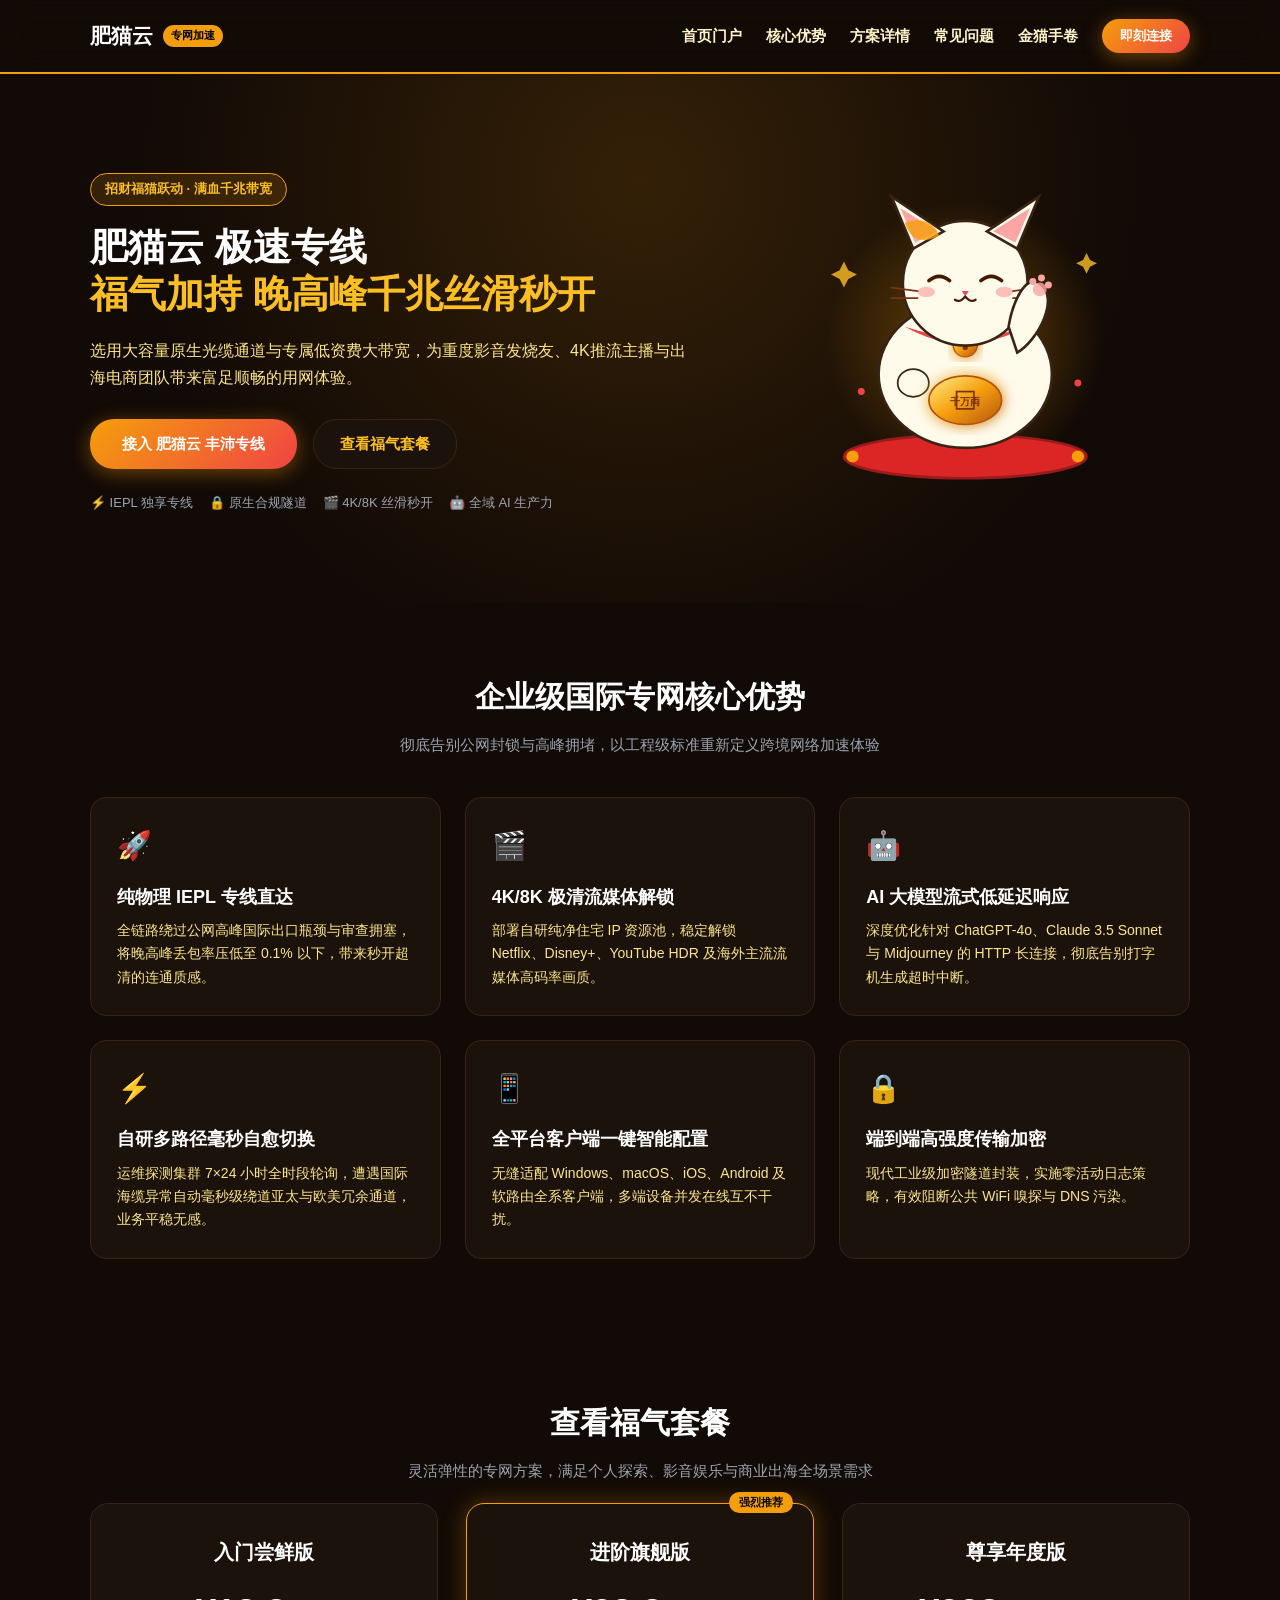
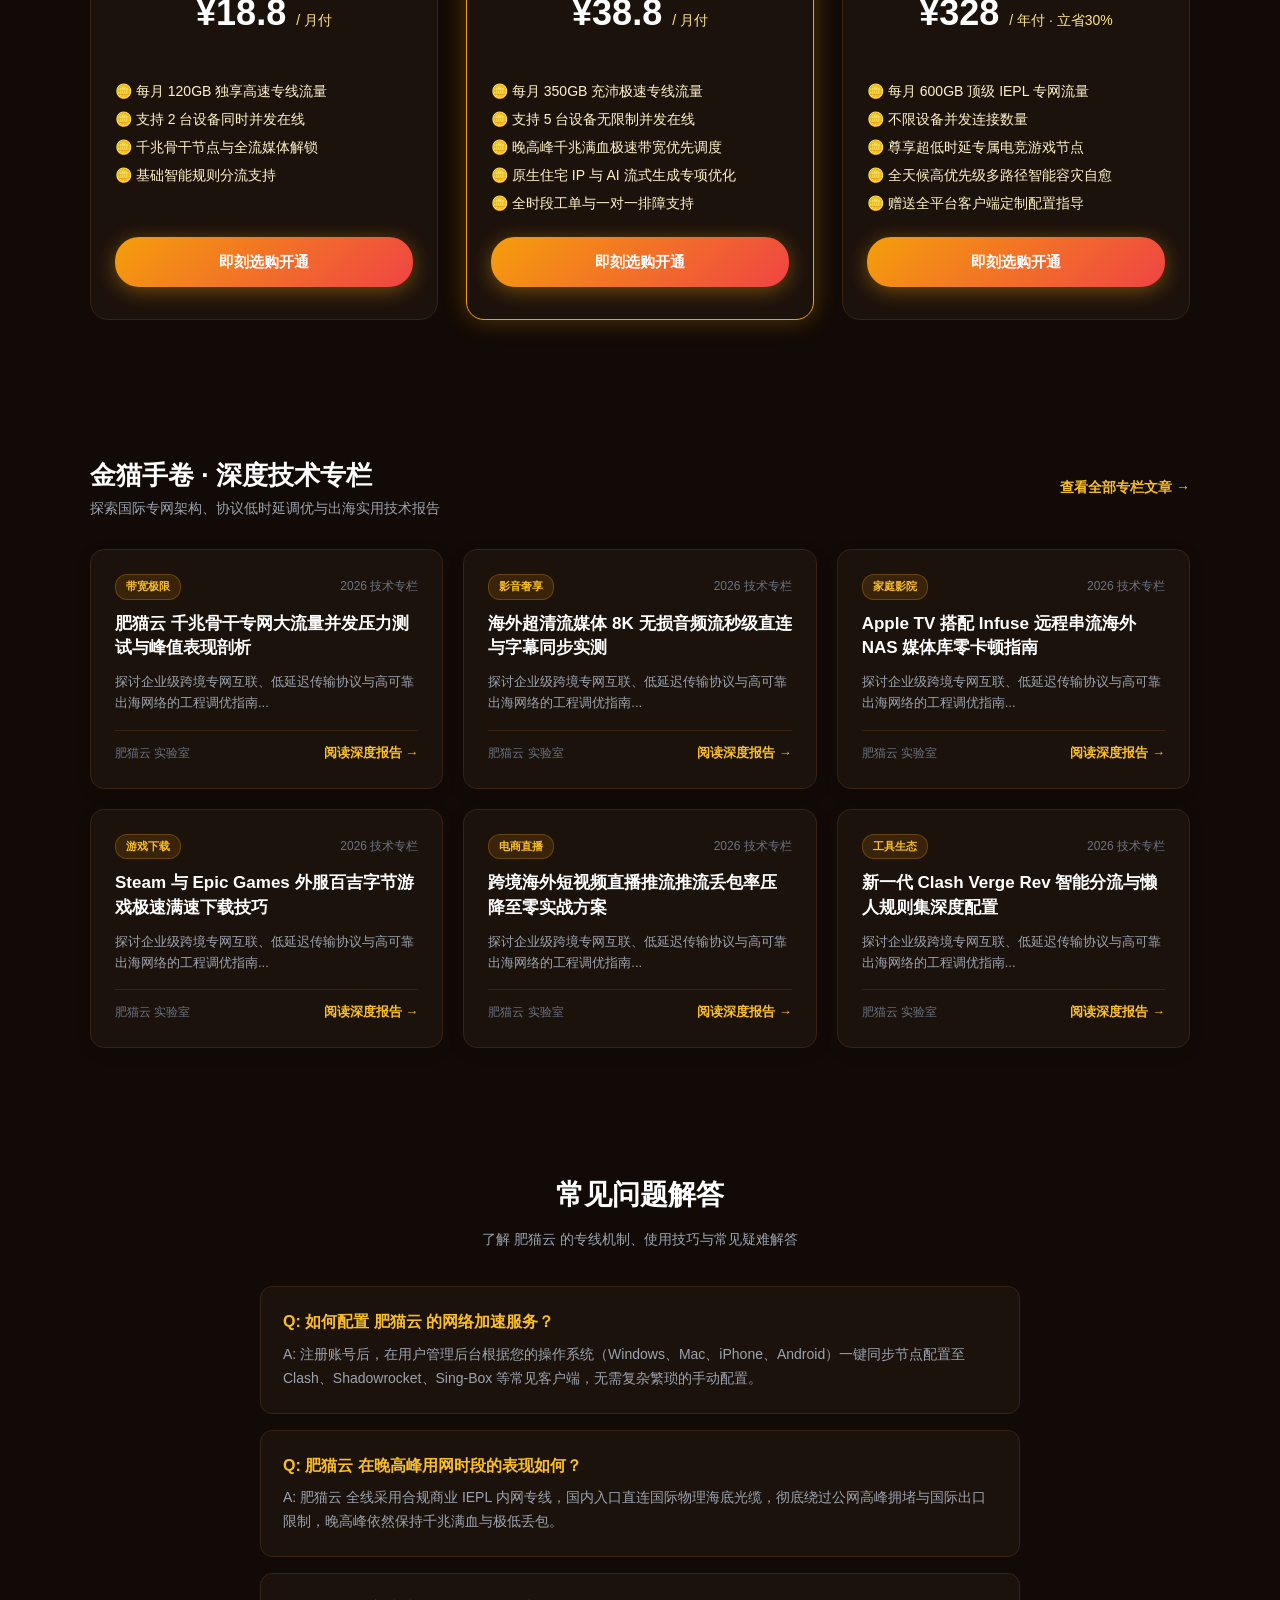
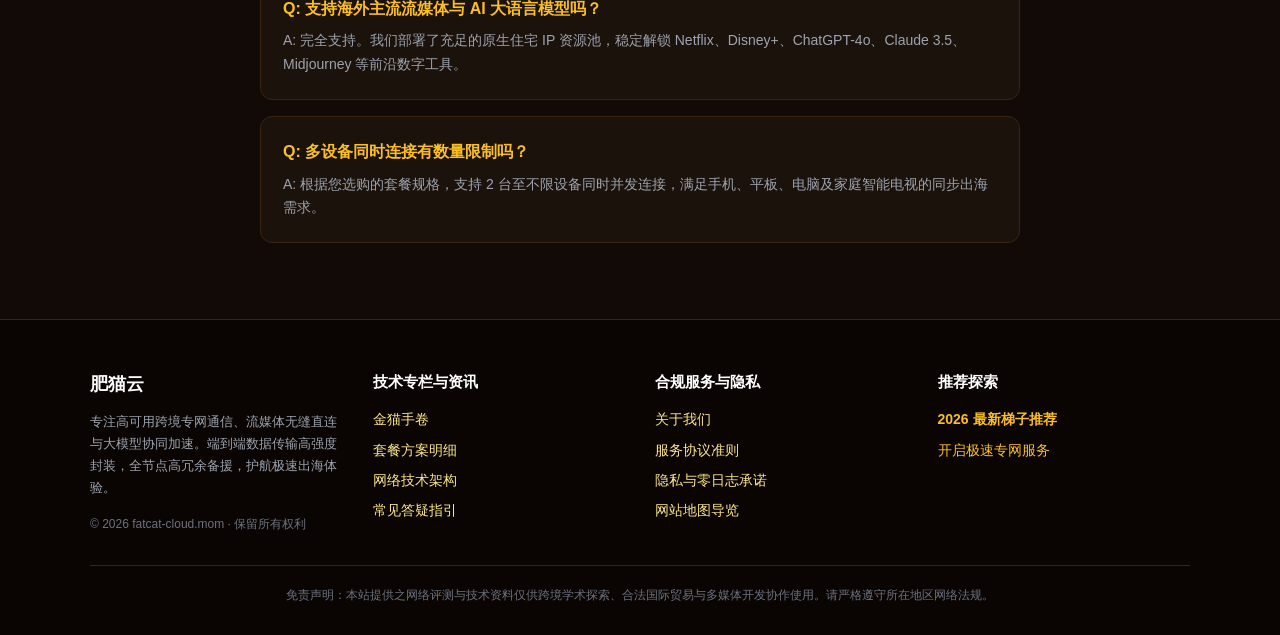
==== index.html @ 928410b2 "feat: deploy fatcat-cloud.mom unique design, card grid, SVG motion & SEO articles" ====
<!DOCTYPE html>
<html lang="zh-CN">
<head>
  <meta charset="UTF-8">
  <meta name="viewport" content="width=device-width, initial-scale=1.0">
  <title>肥猫云 网络评测_大带宽4K极速专线节点_肥猫云 使用体验指南</title>
  <meta name="description" content="肥猫云 综合深度评测门户。实测肥猫云千兆海缆专线吞吐、全天候大流量下载稳定性、奈飞油管8K超清秒开体验与多端一键同步方法。">
  <meta name="keywords" content="肥猫云, 肥猫云评测, 机场推荐, 科学上网梯子, 翻墙梯子, 网络加速器, 机场节点">
  <meta property="og:type" content="website">
  <meta property="og:title" content="肥猫云 网络评测_大带宽4K极速专线节点_肥猫云 使用体验指南">
  <meta property="og:description" content="肥猫云 综合深度评测门户。实测肥猫云千兆海缆专线吞吐、全天候大流量下载稳定性、奈飞油管8K超清秒开体验与多端一键同步方法。">
  <meta property="og:url" content="https://fatcat-cloud.mom/">
  <meta property="og:site_name" content="肥猫云">
  <link rel="canonical" href="https://fatcat-cloud.mom/">
  <link rel="stylesheet" href="style.css">
</head>
<body>
  
  <header class="navbar">
    <div class="container nav-inner">
      <a href="index.html" class="brand-logo">
        <span>肥猫云</span>
        <span class="brand-badge">专网加速</span>
      </a>
      <nav>
        <ul class="nav-links">
          <li><a href="index.html">首页门户</a></li>
          <li><a href="index.html#features">核心优势</a></li>
          <li><a href="index.html#pricing">方案详情</a></li>
          <li><a href="index.html#faq">常见问题</a></li>
          <li><a href="fatcat-fortune-scroll.html">金猫手卷</a></li>
          <li><a href="https://ww012.twilightaff.com/#/?code=A56DH1Af" class="btn-aff-cta" target="_blank" rel="nofollow" style="padding: 7px 18px; font-size: 13px;">即刻连接</a></li>
        </ul>
      </nav>
    </div>
  </header>


  <!-- Hero Section -->
  <header class="hero-section">
    <div class="container">
      <div class="hero-grid">
        <div class="hero-content">
          <span class="hero-tag">招财福猫跃动 · 满血千兆带宽</span>
          <h1 class="hero-title">
            肥猫云 极速专线<br>
            <span class="hero-title-highlight">福气加持 晚高峰千兆丝滑秒开</span>
          </h1>
          <p class="hero-desc">选用大容量原生光缆通道与专属低资费大带宽，为重度影音发烧友、4K推流主播与出海电商团队带来富足顺畅的用网体验。</p>
          <div class="hero-actions">
            <a href="https://ww012.twilightaff.com/#/?code=A56DH1Af" class="btn-aff-cta" target="_blank" rel="nofollow">接入 肥猫云 丰沛专线</a>
            <a href="#pricing" class="btn-tizi-dofollow">查看福气套餐</a>
          </div>
          <div style="font-size:13px; color:#9ca3af; display:flex; gap:16px; flex-wrap:wrap;">
            <span>⚡ IEPL 独享专线</span>
            <span>🔒 原生合规隧道</span>
            <span>🎬 4K/8K 丝滑秒开</span>
            <span>🤖 全域 AI 生产力</span>
          </div>
        </div>
        <div class="hero-motion-wrapper">
          
<svg viewBox="0 0 520 440" width="100%" height="100%" xmlns="http://www.w3.org/2000/svg" style="max-height: 400px;">
  <defs>
    <radialGradient id="goldGlow" cx="50%" cy="50%" r="50%">
      <stop offset="0%" stop-color="#f59e0b" stop-opacity="0.35"/>
      <stop offset="100%" stop-color="#f59e0b" stop-opacity="0"/>
    </radialGradient>
    <linearGradient id="coinGrad" x1="0" y1="0" x2="1" y2="1">
      <stop offset="0%" stop-color="#fef08a"/>
      <stop offset="50%" stop-color="#f59e0b"/>
      <stop offset="100%" stop-color="#b45309"/>
    </linearGradient>
    <filter id="catGlow" x="-20%" y="-20%" width="140%" height="140%">
      <feGaussianBlur stdDeviation="8" result="blur" />
      <feComposite in="SourceGraphic" in2="blur" operator="over" />
    </filter>
  </defs>
  <style>
    @keyframes catWave {
      0%, 100% { transform: rotate(0deg); }
      25% { transform: rotate(-18deg); }
      75% { transform: rotate(8deg); }
    }
    @keyframes fatFloat {
      0%, 100% { transform: translateY(0px); }
      50% { transform: translateY(-10px); }
    }
    @keyframes coinSpin {
      0%, 100% { transform: scale(1); }
      50% { transform: scale(1.08); }
    }
    @keyframes sparkleFloat {
      0%, 100% { opacity: 0.2; transform: translateY(0px) scale(0.8); }
      50% { opacity: 1; transform: translateY(-15px) scale(1.2); }
    }
    .fortune-body { animation: fatFloat 4.5s ease-in-out infinite; transform-origin: center; }
    .waving-paw { animation: catWave 2.8s ease-in-out infinite; transform-origin: 325px 230px; }
    .big-coin { animation: coinSpin 3s ease-in-out infinite; transform-origin: 260px 290px; }
    .sparkle-1 { animation: sparkleFloat 3s ease-in-out infinite; }
    .sparkle-2 { animation: sparkleFloat 3.5s ease-in-out infinite 1s; }
  </style>

  <!-- Warm Golden Aura -->
  <circle cx="260" cy="220" r="160" fill="url(#goldGlow)" />

  <!-- Floating Golden Sparkles -->
  <g fill="#fbbf24">
    <polygon points="120,130 125,140 135,145 125,150 120,160 115,150 105,145 115,140" class="sparkle-1" opacity="0.8" />
    <polygon points="400,120 404,128 412,132 404,136 400,144 396,136 388,132 396,128" class="sparkle-2" opacity="0.8" />
    <circle cx="140" cy="280" r="4" class="sparkle-2" fill="#ef4444" />
    <circle cx="390" cy="270" r="4" class="sparkle-1" fill="#ef4444" />
  </g>

  <!-- Big Chubby Fortune Cat -->
  <g class="fortune-body">
    <!-- Red Silk Cushion under Cat -->
    <ellipse cx="260" cy="355" rx="140" ry="25" fill="#dc2626" stroke="#991b1b" stroke-width="3" />
    <circle cx="130" cy="355" r="7" fill="#f59e0b" />
    <circle cx="390" cy="355" r="7" fill="#f59e0b" />

    <!-- Plump Round Body -->
    <ellipse cx="260" cy="260" rx="100" ry="85" fill="#fffbeb" stroke="#382315" stroke-width="3" />

    <!-- Cute Red Collar & Golden Bell -->
    <path d="M190 205 Q260 230 330 205 Q260 245 190 205 Z" fill="#ef4444" />
    <circle cx="260" cy="226" r="14" fill="url(#coinGrad)" stroke="#b45309" stroke-width="1.5" filter="url(#catGlow)" />
    <circle cx="260" cy="229" r="3" fill="#78350f" />

    <!-- Big Round Head -->
    <circle cx="260" cy="155" r="72" fill="#fffbeb" stroke="#382315" stroke-width="3" />

    <!-- Cat Ears with Pink Inner -->
    <polygon points="200,115 175,55 235,95" fill="#fffbeb" stroke="#382315" stroke-width="3" />
    <polygon points="202,108 185,68 228,95" fill="#fca5a5" />

    <polygon points="320,115 345,55 285,95" fill="#fffbeb" stroke="#382315" stroke-width="3" />
    <polygon points="318,108 335,68 292,95" fill="#fca5a5" />

    <!-- Calico Pattern Patch on Ear -->
    <path d="M190 85 Q220 75 230 100 Q200 115 190 85 Z" fill="#f59e0b" opacity="0.8" />

    <!-- Cute Smiling Eyes (Curved Lines) -->
    <path d="M218 152 Q230 142 242 152" fill="none" stroke="#451a03" stroke-width="4" stroke-linecap="round" />
    <path d="M278 152 Q290 142 302 152" fill="none" stroke="#451a03" stroke-width="4" stroke-linecap="round" />

    <!-- Pink Blushing Cheeks -->
    <ellipse cx="215" cy="165" rx="10" ry="6" fill="#fca5a5" opacity="0.7" />
    <ellipse cx="305" cy="165" rx="10" ry="6" fill="#fca5a5" opacity="0.7" />

    <!-- Tiny Nose and Whisker Smile -->
    <polygon points="256,164 264,164 260,170" fill="#f43f5e" />
    <path d="M260 170 Q254 178 248 174 M260 170 Q266 178 272 174" fill="none" stroke="#451a03" stroke-width="2.5" stroke-linecap="round" />

    <!-- Whiskers -->
    <line x1="175" y1="160" x2="205" y2="164" stroke="#78350f" stroke-width="2" stroke-linecap="round" />
    <line x1="175" y1="172" x2="205" y2="172" stroke="#78350f" stroke-width="2" stroke-linecap="round" />
    <line x1="345" y1="160" x2="315" y2="164" stroke="#78350f" stroke-width="2" stroke-linecap="round" />
    <line x1="345" y1="172" x2="315" y2="172" stroke="#78350f" stroke-width="2" stroke-linecap="round" />

    <!-- Left Paw Holding Huge Gold Ingot / Koban Coin -->
    <ellipse cx="200" cy="270" rx="18" ry="16" fill="#fffbeb" stroke="#382315" stroke-width="2" />
    <g class="big-coin">
      <ellipse cx="260" cy="290" rx="42" ry="28" fill="url(#coinGrad)" stroke="#b45309" stroke-width="2" filter="url(#catGlow)" />
      <rect x="250" y="280" width="20" height="20" fill="none" stroke="#78350f" stroke-width="2" />
      <text x="260" y="295" font-size="12" font-weight="900" fill="#78350f" text-anchor="middle" font-family="sans-serif">千万両</text>
    </g>

    <!-- Right Waving Paw (Inviting Fortune / Prosperity) -->
    <g class="waving-paw">
      <path d="M320 235 C345 220 370 170 345 155 C330 145 315 175 310 205 Z" fill="#fffbeb" stroke="#382315" stroke-width="3" />
      <circle cx="346" cy="162" r="8" fill="#fca5a5" opacity="0.8" />
      <circle cx="338" cy="153" r="4" fill="#fca5a5" />
      <circle cx="348" cy="149" r="4" fill="#fca5a5" />
      <circle cx="356" cy="157" r="4" fill="#fca5a5" />
    </g>
  </g>
</svg>

        </div>
      </div>
    </div>
  </header>

  <!-- Features Section -->
  <section id="features" style="padding: 70px 0;">
    <div class="container">
      <div style="text-align:center; max-width:700px; margin:0 auto 40px;">
        <h2 style="font-size:30px; font-weight:800; margin-bottom:12px; color:#fff;">企业级国际专网核心优势</h2>
        <p style="color:#9ca3af; font-size:15px;">彻底告别公网封锁与高峰拥堵，以工程级标准重新定义跨境网络加速体验</p>
      </div>
      <div class="features-grid">
        
        <div class="feature-card">
          <div class="feature-icon">🚀</div>
          <h3 class="feature-title">纯物理 IEPL 专线直达</h3>
          <p class="feature-desc">全链路绕过公网高峰国际出口瓶颈与审查拥塞，将晚高峰丢包率压低至 0.1% 以下，带来秒开超清的连通质感。</p>
        </div>
        
        <div class="feature-card">
          <div class="feature-icon">🎬</div>
          <h3 class="feature-title">4K/8K 极清流媒体解锁</h3>
          <p class="feature-desc">部署自研纯净住宅 IP 资源池，稳定解锁 Netflix、Disney+、YouTube HDR 及海外主流流媒体高码率画质。</p>
        </div>
        
        <div class="feature-card">
          <div class="feature-icon">🤖</div>
          <h3 class="feature-title">AI 大模型流式低延迟响应</h3>
          <p class="feature-desc">深度优化针对 ChatGPT-4o、Claude 3.5 Sonnet 与 Midjourney 的 HTTP 长连接，彻底告别打字机生成超时中断。</p>
        </div>
        
        <div class="feature-card">
          <div class="feature-icon">⚡</div>
          <h3 class="feature-title">自研多路径毫秒自愈切换</h3>
          <p class="feature-desc">运维探测集群 7×24 小时全时段轮询，遭遇国际海缆异常自动毫秒级绕道亚太与欧美冗余通道，业务平稳无感。</p>
        </div>
        
        <div class="feature-card">
          <div class="feature-icon">📱</div>
          <h3 class="feature-title">全平台客户端一键智能配置</h3>
          <p class="feature-desc">无缝适配 Windows、macOS、iOS、Android 及软路由全系客户端，多端设备并发在线互不干扰。</p>
        </div>
        
        <div class="feature-card">
          <div class="feature-icon">🔒</div>
          <h3 class="feature-title">端到端高强度传输加密</h3>
          <p class="feature-desc">现代工业级加密隧道封装，实施零活动日志策略，有效阻断公共 WiFi 嗅探与 DNS 污染。</p>
        </div>
        
      </div>
    </div>
  </section>

  <!-- Pricing Section (Targeted by Hero CTA) -->
  <section id="pricing" class="pricing-section">
    <div class="container">
      <div style="text-align:center; max-width:700px; margin:0 auto 20px;">
        <h2 style="font-size:30px; font-weight:800; margin-bottom:12px; color:#fff;">查看福气套餐</h2>
        <p style="color:#9ca3af; font-size:15px;">灵活弹性的专网方案，满足个人探索、影音娱乐与商业出海全场景需求</p>
      </div>
      <div class="pricing-grid">
        
        <div class="price-card">
          
          <h3 style="font-size:20px; color:#fff; font-weight:700;">入门尝鲜版</h3>
          <div class="price-tag">¥18.8 <span>/ 月付</span></div>
          <ul class="price-features">
            <li>每月 120GB 独享高速专线流量</li><li>支持 2 台设备同时并发在线</li><li>千兆骨干节点与全流媒体解锁</li><li>基础智能规则分流支持</li>
          </ul>
          <a href="https://ww012.twilightaff.com/#/?code=A56DH1Af" class="btn-aff-cta" target="_blank" rel="nofollow" style="width:100%; margin-top:auto;">即刻选购开通</a>
        </div>
        
        <div class="price-card featured">
          <div style="position:absolute; top:-12px; right:20px; background:#f59e0b; color:#000; font-size:11px; font-weight:800; padding:2px 10px; border-radius:12px;">强烈推荐</div>
          <h3 style="font-size:20px; color:#fff; font-weight:700;">进阶旗舰版</h3>
          <div class="price-tag">¥38.8 <span>/ 月付</span></div>
          <ul class="price-features">
            <li>每月 350GB 充沛极速专线流量</li><li>支持 5 台设备无限制并发在线</li><li>晚高峰千兆满血极速带宽优先调度</li><li>原生住宅 IP 与 AI 流式生成专项优化</li><li>全时段工单与一对一排障支持</li>
          </ul>
          <a href="https://ww012.twilightaff.com/#/?code=A56DH1Af" class="btn-aff-cta" target="_blank" rel="nofollow" style="width:100%; margin-top:auto;">即刻选购开通</a>
        </div>
        
        <div class="price-card">
          
          <h3 style="font-size:20px; color:#fff; font-weight:700;">尊享年度版</h3>
          <div class="price-tag">¥328 <span>/ 年付 · 立省30%</span></div>
          <ul class="price-features">
            <li>每月 600GB 顶级 IEPL 专网流量</li><li>不限设备并发连接数量</li><li>尊享超低时延专属电竞游戏节点</li><li>全天候高优先级多路径智能容灾自愈</li><li>赠送全平台客户端定制配置指导</li>
          </ul>
          <a href="https://ww012.twilightaff.com/#/?code=A56DH1Af" class="btn-aff-cta" target="_blank" rel="nofollow" style="width:100%; margin-top:auto;">即刻选购开通</a>
        </div>
        
      </div>
    </div>
  </section>

  <!-- Articles Preview Section (Responsive Card Grid) -->
  <section style="padding: 65px 0;">
    <div class="container">
      <div style="display:flex; justify-content:space-between; align-items:center; margin-bottom:30px; flex-wrap:wrap; gap:12px;">
        <div>
          <h2 style="font-size:26px; font-weight:800; color:#fff;">金猫手卷 · 深度技术专栏</h2>
          <p style="color:#9ca3af; font-size:14px;">探索国际专网架构、协议低时延调优与出海实用技术报告</p>
        </div>
        <a href="fatcat-fortune-scroll.html" style="color:#fbbf24; font-weight:600; font-size:14px;">查看全部专栏文章 →</a>
      </div>
      <div style="display:grid; grid-template-columns:repeat(auto-fit, minmax(280px, 1fr)); gap:20px;">
        
        <div class="article-card" style="background:#1c120c; border:1px solid #382315; border-radius:14px; padding:24px; display:flex; flex-direction:column; justify-content:space-between; transition:transform 0.25s ease, box-shadow 0.25s ease, border-color 0.25s ease; box-shadow: 0 4px 16px rgba(0,0,0,0.12);">
          <div>
            <div style="display:flex; justify-content:space-between; align-items:center; margin-bottom:12px;">
              <span style="font-size:11px; color:#fbbf24; background:#f59e0b22; border:1px solid #f59e0b44; padding:3px 10px; border-radius:12px; font-weight:600;">带宽极限</span>
              <span style="font-size:12px; color:#6b7280;">2026 技术专栏</span>
            </div>
            <h4 style="margin:10px 0 10px; font-size:17px; font-weight:700; line-height:1.45;"><a href="fatcat-multi-gigabit-bandwidth-benchmark.html" style="color:#fff;">肥猫云 千兆骨干专网大流量并发压力测试与峰值表现剖析</a></h4>
            <p style="font-size:13px; color:#9ca3af; line-height:1.65; margin-bottom:16px;">探讨企业级跨境专网互联、低延迟传输协议与高可靠出海网络的工程调优指南...</p>
          </div>
          <div style="border-top:1px solid #382315; padding-top:12px; margin-top:auto; display:flex; justify-content:space-between; align-items:center;">
            <span style="font-size:12px; color:#6b7280;">肥猫云 实验室</span>
            <a href="fatcat-multi-gigabit-bandwidth-benchmark.html" style="color:#fbbf24; font-size:13px; font-weight:600; display:inline-flex; align-items:center; gap:4px;">阅读深度报告 →</a>
          </div>
        </div>
        
        <div class="article-card" style="background:#1c120c; border:1px solid #382315; border-radius:14px; padding:24px; display:flex; flex-direction:column; justify-content:space-between; transition:transform 0.25s ease, box-shadow 0.25s ease, border-color 0.25s ease; box-shadow: 0 4px 16px rgba(0,0,0,0.12);">
          <div>
            <div style="display:flex; justify-content:space-between; align-items:center; margin-bottom:12px;">
              <span style="font-size:11px; color:#fbbf24; background:#f59e0b22; border:1px solid #f59e0b44; padding:3px 10px; border-radius:12px; font-weight:600;">影音奢享</span>
              <span style="font-size:12px; color:#6b7280;">2026 技术专栏</span>
            </div>
            <h4 style="margin:10px 0 10px; font-size:17px; font-weight:700; line-height:1.45;"><a href="fatcat-netflix-disney-8k-bitrate-sync.html" style="color:#fff;">海外超清流媒体 8K 无损音频流秒级直连与字幕同步实测</a></h4>
            <p style="font-size:13px; color:#9ca3af; line-height:1.65; margin-bottom:16px;">探讨企业级跨境专网互联、低延迟传输协议与高可靠出海网络的工程调优指南...</p>
          </div>
          <div style="border-top:1px solid #382315; padding-top:12px; margin-top:auto; display:flex; justify-content:space-between; align-items:center;">
            <span style="font-size:12px; color:#6b7280;">肥猫云 实验室</span>
            <a href="fatcat-netflix-disney-8k-bitrate-sync.html" style="color:#fbbf24; font-size:13px; font-weight:600; display:inline-flex; align-items:center; gap:4px;">阅读深度报告 →</a>
          </div>
        </div>
        
        <div class="article-card" style="background:#1c120c; border:1px solid #382315; border-radius:14px; padding:24px; display:flex; flex-direction:column; justify-content:space-between; transition:transform 0.25s ease, box-shadow 0.25s ease, border-color 0.25s ease; box-shadow: 0 4px 16px rgba(0,0,0,0.12);">
          <div>
            <div style="display:flex; justify-content:space-between; align-items:center; margin-bottom:12px;">
              <span style="font-size:11px; color:#fbbf24; background:#f59e0b22; border:1px solid #f59e0b44; padding:3px 10px; border-radius:12px; font-weight:600;">家庭影院</span>
              <span style="font-size:12px; color:#6b7280;">2026 技术专栏</span>
            </div>
            <h4 style="margin:10px 0 10px; font-size:17px; font-weight:700; line-height:1.45;"><a href="fatcat-apple-tv-infuse-nas-streaming.html" style="color:#fff;">Apple TV 搭配 Infuse 远程串流海外 NAS 媒体库零卡顿指南</a></h4>
            <p style="font-size:13px; color:#9ca3af; line-height:1.65; margin-bottom:16px;">探讨企业级跨境专网互联、低延迟传输协议与高可靠出海网络的工程调优指南...</p>
          </div>
          <div style="border-top:1px solid #382315; padding-top:12px; margin-top:auto; display:flex; justify-content:space-between; align-items:center;">
            <span style="font-size:12px; color:#6b7280;">肥猫云 实验室</span>
            <a href="fatcat-apple-tv-infuse-nas-streaming.html" style="color:#fbbf24; font-size:13px; font-weight:600; display:inline-flex; align-items:center; gap:4px;">阅读深度报告 →</a>
          </div>
        </div>
        
        <div class="article-card" style="background:#1c120c; border:1px solid #382315; border-radius:14px; padding:24px; display:flex; flex-direction:column; justify-content:space-between; transition:transform 0.25s ease, box-shadow 0.25s ease, border-color 0.25s ease; box-shadow: 0 4px 16px rgba(0,0,0,0.12);">
          <div>
            <div style="display:flex; justify-content:space-between; align-items:center; margin-bottom:12px;">
              <span style="font-size:11px; color:#fbbf24; background:#f59e0b22; border:1px solid #f59e0b44; padding:3px 10px; border-radius:12px; font-weight:600;">游戏下载</span>
              <span style="font-size:12px; color:#6b7280;">2026 技术专栏</span>
            </div>
            <h4 style="margin:10px 0 10px; font-size:17px; font-weight:700; line-height:1.45;"><a href="fatcat-steam-epic-game-download-boost.html" style="color:#fff;">Steam 与 Epic Games 外服百吉字节游戏极速满速下载技巧</a></h4>
            <p style="font-size:13px; color:#9ca3af; line-height:1.65; margin-bottom:16px;">探讨企业级跨境专网互联、低延迟传输协议与高可靠出海网络的工程调优指南...</p>
          </div>
          <div style="border-top:1px solid #382315; padding-top:12px; margin-top:auto; display:flex; justify-content:space-between; align-items:center;">
            <span style="font-size:12px; color:#6b7280;">肥猫云 实验室</span>
            <a href="fatcat-steam-epic-game-download-boost.html" style="color:#fbbf24; font-size:13px; font-weight:600; display:inline-flex; align-items:center; gap:4px;">阅读深度报告 →</a>
          </div>
        </div>
        
        <div class="article-card" style="background:#1c120c; border:1px solid #382315; border-radius:14px; padding:24px; display:flex; flex-direction:column; justify-content:space-between; transition:transform 0.25s ease, box-shadow 0.25s ease, border-color 0.25s ease; box-shadow: 0 4px 16px rgba(0,0,0,0.12);">
          <div>
            <div style="display:flex; justify-content:space-between; align-items:center; margin-bottom:12px;">
              <span style="font-size:11px; color:#fbbf24; background:#f59e0b22; border:1px solid #f59e0b44; padding:3px 10px; border-radius:12px; font-weight:600;">电商直播</span>
              <span style="font-size:12px; color:#6b7280;">2026 技术专栏</span>
            </div>
            <h4 style="margin:10px 0 10px; font-size:17px; font-weight:700; line-height:1.45;"><a href="fatcat-cross-border-tiktok-livestream-tuning.html" style="color:#fff;">跨境海外短视频直播推流推流丢包率压降至零实战方案</a></h4>
            <p style="font-size:13px; color:#9ca3af; line-height:1.65; margin-bottom:16px;">探讨企业级跨境专网互联、低延迟传输协议与高可靠出海网络的工程调优指南...</p>
          </div>
          <div style="border-top:1px solid #382315; padding-top:12px; margin-top:auto; display:flex; justify-content:space-between; align-items:center;">
            <span style="font-size:12px; color:#6b7280;">肥猫云 实验室</span>
            <a href="fatcat-cross-border-tiktok-livestream-tuning.html" style="color:#fbbf24; font-size:13px; font-weight:600; display:inline-flex; align-items:center; gap:4px;">阅读深度报告 →</a>
          </div>
        </div>
        
        <div class="article-card" style="background:#1c120c; border:1px solid #382315; border-radius:14px; padding:24px; display:flex; flex-direction:column; justify-content:space-between; transition:transform 0.25s ease, box-shadow 0.25s ease, border-color 0.25s ease; box-shadow: 0 4px 16px rgba(0,0,0,0.12);">
          <div>
            <div style="display:flex; justify-content:space-between; align-items:center; margin-bottom:12px;">
              <span style="font-size:11px; color:#fbbf24; background:#f59e0b22; border:1px solid #f59e0b44; padding:3px 10px; border-radius:12px; font-weight:600;">工具生态</span>
              <span style="font-size:12px; color:#6b7280;">2026 技术专栏</span>
            </div>
            <h4 style="margin:10px 0 10px; font-size:17px; font-weight:700; line-height:1.45;"><a href="fatcat-clash-verge-rev-routing-rules.html" style="color:#fff;">新一代 Clash Verge Rev 智能分流与懒人规则集深度配置</a></h4>
            <p style="font-size:13px; color:#9ca3af; line-height:1.65; margin-bottom:16px;">探讨企业级跨境专网互联、低延迟传输协议与高可靠出海网络的工程调优指南...</p>
          </div>
          <div style="border-top:1px solid #382315; padding-top:12px; margin-top:auto; display:flex; justify-content:space-between; align-items:center;">
            <span style="font-size:12px; color:#6b7280;">肥猫云 实验室</span>
            <a href="fatcat-clash-verge-rev-routing-rules.html" style="color:#fbbf24; font-size:13px; font-weight:600; display:inline-flex; align-items:center; gap:4px;">阅读深度报告 →</a>
          </div>
        </div>
        
      </div>
    </div>
  </section>

  <!-- FAQ Section -->
  <section id="faq" style="padding: 60px 0; background:#120a06;">
    <div class="container" style="max-width:800px;">
      <div style="text-align:center; margin-bottom:36px;">
        <h2 style="font-size:28px; font-weight:800; color:#fff; margin-bottom:10px;">常见问题解答</h2>
        <p style="color:#9ca3af; font-size:14px;">了解 肥猫云 的专线机制、使用技巧与常见疑难解答</p>
      </div>
      
        <div style="background:#1c120c; border:1px solid #382315; border-radius:12px; padding:22px; margin-bottom:16px;">
          <h3 style="font-size:16px; color:#fbbf24; margin-bottom:8px;">Q: 如何配置 肥猫云 的网络加速服务？</h3>
          <p style="font-size:14px; color:#9ca3af; line-height:1.7;">A: 注册账号后，在用户管理后台根据您的操作系统（Windows、Mac、iPhone、Android）一键同步节点配置至 Clash、Shadowrocket、Sing-Box 等常见客户端，无需复杂繁琐的手动配置。</p>
        </div>
        
        <div style="background:#1c120c; border:1px solid #382315; border-radius:12px; padding:22px; margin-bottom:16px;">
          <h3 style="font-size:16px; color:#fbbf24; margin-bottom:8px;">Q: 肥猫云 在晚高峰用网时段的表现如何？</h3>
          <p style="font-size:14px; color:#9ca3af; line-height:1.7;">A: 肥猫云 全线采用合规商业 IEPL 内网专线，国内入口直连国际物理海底光缆，彻底绕过公网高峰拥堵与国际出口限制，晚高峰依然保持千兆满血与极低丢包。</p>
        </div>
        
        <div style="background:#1c120c; border:1px solid #382315; border-radius:12px; padding:22px; margin-bottom:16px;">
          <h3 style="font-size:16px; color:#fbbf24; margin-bottom:8px;">Q: 支持海外主流流媒体与 AI 大语言模型吗？</h3>
          <p style="font-size:14px; color:#9ca3af; line-height:1.7;">A: 完全支持。我们部署了充足的原生住宅 IP 资源池，稳定解锁 Netflix、Disney+、ChatGPT-4o、Claude 3.5、Midjourney 等前沿数字工具。</p>
        </div>
        
        <div style="background:#1c120c; border:1px solid #382315; border-radius:12px; padding:22px; margin-bottom:16px;">
          <h3 style="font-size:16px; color:#fbbf24; margin-bottom:8px;">Q: 多设备同时连接有数量限制吗？</h3>
          <p style="font-size:14px; color:#9ca3af; line-height:1.7;">A: 根据您选购的套餐规格，支持 2 台至不限设备同时并发连接，满足手机、平板、电脑及家庭智能电视的同步出海需求。</p>
        </div>
        
    </div>
  </section>

  
  <footer>
    <div class="container">
      <div class="footer-grid">
        <div>
          <div style="font-weight: 800; font-size: 18px; color: #fff; margin-bottom: 12px;">肥猫云</div>
          <p style="line-height: 1.7; font-size: 13px; color: #9ca3af; margin-bottom: 16px;">
            专注高可用跨境专网通信、流媒体无缝直连与大模型协同加速。端到端数据传输高强度封装，全节点高冗余备援，护航极速出海体验。
          </p>
          <div style="font-size: 12px; color: #6b7280;">© 2026 fatcat-cloud.mom · 保留所有权利</div>
        </div>
        <div>
          <h4 style="color: #fff; font-size: 15px; margin-bottom: 14px;">技术专栏与资讯</h4>
          <ul class="footer-links">
            <li><a href="fatcat-fortune-scroll.html">金猫手卷</a></li>
            <li><a href="index.html#pricing">套餐方案明细</a></li>
            <li><a href="index.html#features">网络技术架构</a></li>
            <li><a href="index.html#faq">常见答疑指引</a></li>
          </ul>
        </div>
        <div>
          <h4 style="color: #fff; font-size: 15px; margin-bottom: 14px;">合规服务与隐私</h4>
          <ul class="footer-links">
            <li><a href="about.html">关于我们</a></li>
            <li><a href="terms.html">服务协议准则</a></li>
            <li><a href="privacy.html">隐私与零日志承诺</a></li>
            <li><a href="sitemap.html">网站地图导览</a></li>
          </ul>
        </div>
        <div>
          <h4 style="color: #fff; font-size: 15px; margin-bottom: 14px;">推荐探索</h4>
          <ul class="footer-links">
            <li><a href="https://dajichang.mom/" target="_blank" style="color: #fbbf24; font-weight: 600;">2026 最新梯子推荐</a></li>
            <li><a href="https://ww012.twilightaff.com/#/?code=A56DH1Af" target="_blank" rel="nofollow" style="color: #fbbf24;">开启极速专网服务</a></li>
          </ul>
        </div>
      </div>
      <div style="border-top: 1px solid #382315; padding-top: 20px; text-align: center; font-size: 12px; color: #6b7280;">
        免责声明：本站提供之网络评测与技术资料仅供跨境学术探索、合法国际贸易与多媒体开发协作使用。请严格遵守所在地区网络法规。
      </div>
    </div>
  </footer>

</body>
</html>
---- style.css ----
/* Fortune Gold Cat - fatcat-cloud.mom */
* { margin: 0; padding: 0; box-sizing: border-box; }
html { scroll-behavior: smooth; }
body { background-color: #120a06; color: #fef3c7; font-family: -apple-system, BlinkMacSystemFont, "Segoe UI", Roboto, "PingFang SC", "Hiragino Sans GB", "Microsoft YaHei", sans-serif; line-height: 1.6; overflow-x: hidden; }
.container { max-width: 1140px; margin: 0 auto; padding: 0 20px; }
a { text-decoration: none; color: inherit; transition: all 0.25s ease; }

/* Navbar */
.navbar { background: rgba(18, 10, 6, 0.9); backdrop-filter: blur(16px); border-bottom: 2px solid #f59e0b; position: sticky; top: 0; z-index: 100; }
.nav-inner { display: flex; align-items: center; justify-content: space-between; height: 72px; }
.brand-logo { display: flex; align-items: center; gap: 10px; font-weight: 900; font-size: 21px; color: #fff; }
.brand-badge { background: #f59e0b; color: #000; font-size: 11px; padding: 2px 8px; border-radius: 12px; font-weight: 800; }
.nav-links { display: flex; gap: 24px; align-items: center; list-style: none; font-size: 15px; font-weight: 600; }
.nav-links a:hover { color: #fbbf24; }

/* Hero */
.hero-section { padding: 75px 0 65px; background: radial-gradient(circle at 50% 20%, rgba(245, 158, 11, 0.15) 0%, transparent 65%); }
.hero-grid { display: grid; grid-template-columns: 1.15fr 0.85fr; gap: 40px; align-items: center; }
.hero-tag { display: inline-block; background: rgba(245, 158, 11, 0.15); color: #fbbf24; border: 1px solid #f59e0b; padding: 5px 14px; border-radius: 20px; font-size: 13px; font-weight: 700; margin-bottom: 18px; }
.hero-title { font-size: 38px; line-height: 1.25; font-weight: 900; color: #fff; margin-bottom: 18px; }
.hero-title-highlight { color: #fbbf24; }
.hero-desc { font-size: 16px; color: #fde68a; line-height: 1.7; margin-bottom: 28px; }
.hero-actions { display: flex; gap: 16px; align-items: center; flex-wrap: wrap; margin-bottom: 24px; }
.btn-aff-cta { display: inline-flex; align-items: center; justify-content: center; padding: 13px 32px; font-weight: 800; font-size: 15px; border-radius: 24px; background: linear-gradient(135deg, #f59e0b, #ef4444); color: #fff; box-shadow: 0 4px 20px rgba(245, 158, 11, 0.4); }
.btn-aff-cta:hover { transform: translateY(-2px); box-shadow: 0 8px 28px rgba(245, 158, 11, 0.6); }
.btn-tizi-dofollow { display: inline-flex; align-items: center; justify-content: center; padding: 12px 26px; font-weight: 700; font-size: 15px; border-radius: 24px; border: 1.5px solid #382315; background: #1c120c; color: #fbbf24; }
.btn-tizi-dofollow:hover { border-color: #fbbf24; background: #2a180e; }

/* Features */
.features-grid { display: grid; grid-template-columns: repeat(auto-fit, minmax(260px, 1fr)); gap: 24px; }
.feature-card { background: #1c120c; border: 1px solid #382315; border-radius: 16px; padding: 26px; transition: transform 0.25s ease, border-color 0.25s ease; }
.feature-card:hover { transform: translateY(-4px); border-color: #f59e0b; }
.feature-icon { font-size: 28px; margin-bottom: 14px; display: inline-block; }
.feature-title { font-size: 18px; font-weight: 700; color: #fff; margin-bottom: 8px; }
.feature-desc { font-size: 14px; color: #fde68a; line-height: 1.65; }

/* Pricing */
.pricing-section { padding: 70px 0; background: #120a06; }
.pricing-grid { display: grid; grid-template-columns: repeat(auto-fit, minmax(280px, 1fr)); gap: 28px; }
.price-card { background: #1c120c; border: 1px solid #382315; border-radius: 18px; padding: 32px 24px; position: relative; display: flex; flex-direction: column; text-align: center; }
.price-card.featured { border-color: #f59e0b; box-shadow: 0 0 25px rgba(245, 158, 11, 0.3); }
.price-tag { font-size: 36px; font-weight: 800; color: #fff; margin: 16px 0; }
.price-tag span { font-size: 14px; font-weight: 400; color: #fde68a; }
.price-features { list-style: none; margin: 20px 0; text-align: left; font-size: 14px; color: #fef3c7; line-height: 2; }
.price-features li::before { content: "🪙 "; }

/* Footer */
footer { background: #0a0503; border-top: 1px solid #382315; padding: 50px 0 30px; font-size: 14px; color: #fde68a; }
.footer-grid { display: grid; grid-template-columns: repeat(auto-fit, minmax(200px, 1fr)); gap: 30px; margin-bottom: 30px; }
.footer-links { list-style: none; display: flex; flex-direction: column; gap: 8px; }
.footer-links a:hover { color: #fff; }

@media(max-width: 868px) {
  .hero-grid { grid-template-columns: 1fr; text-align: center; }
  .hero-actions { justify-content: center; }
  .nav-links { display: none; }
}

/* Article Card Grid & Hover Effects */
.article-card { transition: transform 0.25s ease, box-shadow 0.25s ease, border-color 0.25s ease; }
.article-card:hover { transform: translateY(-4px); border-color: #f59e0b !important; box-shadow: 0 10px 25px rgba(0,0,0,0.25) !important; }
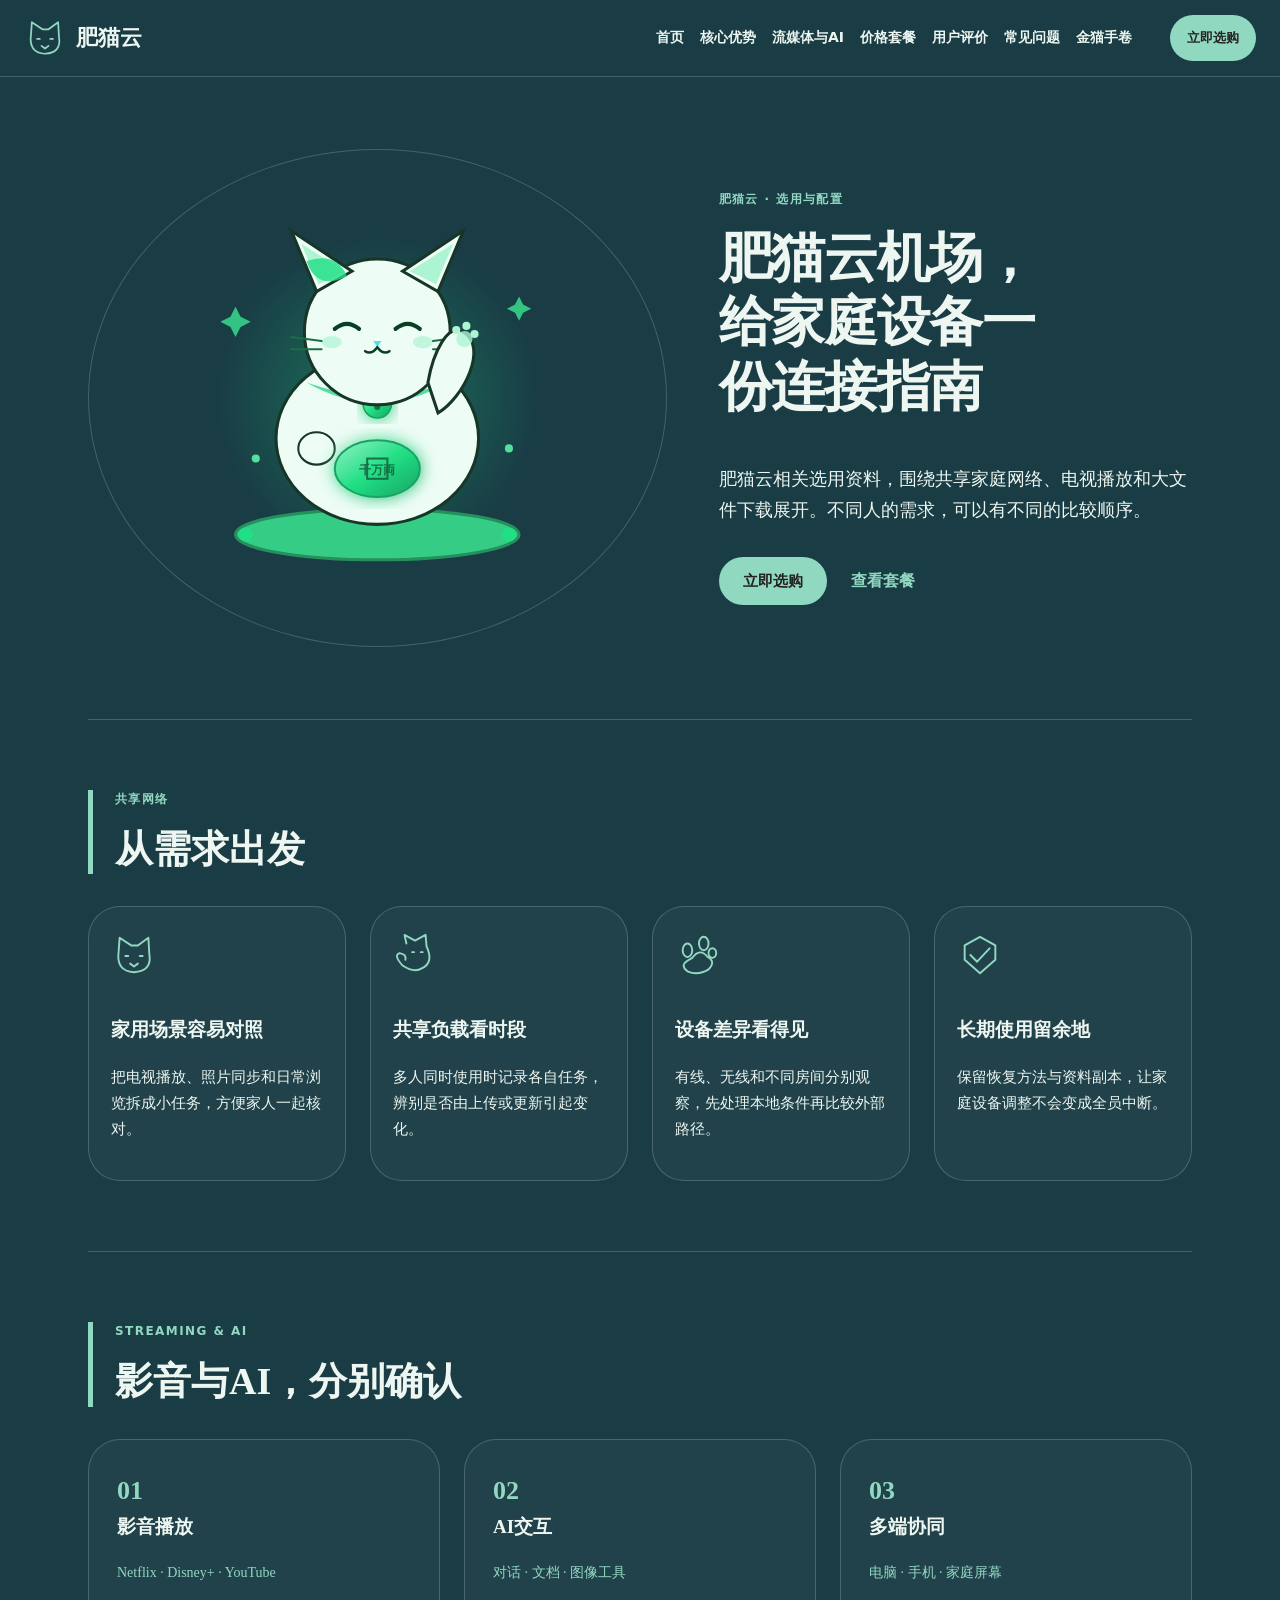
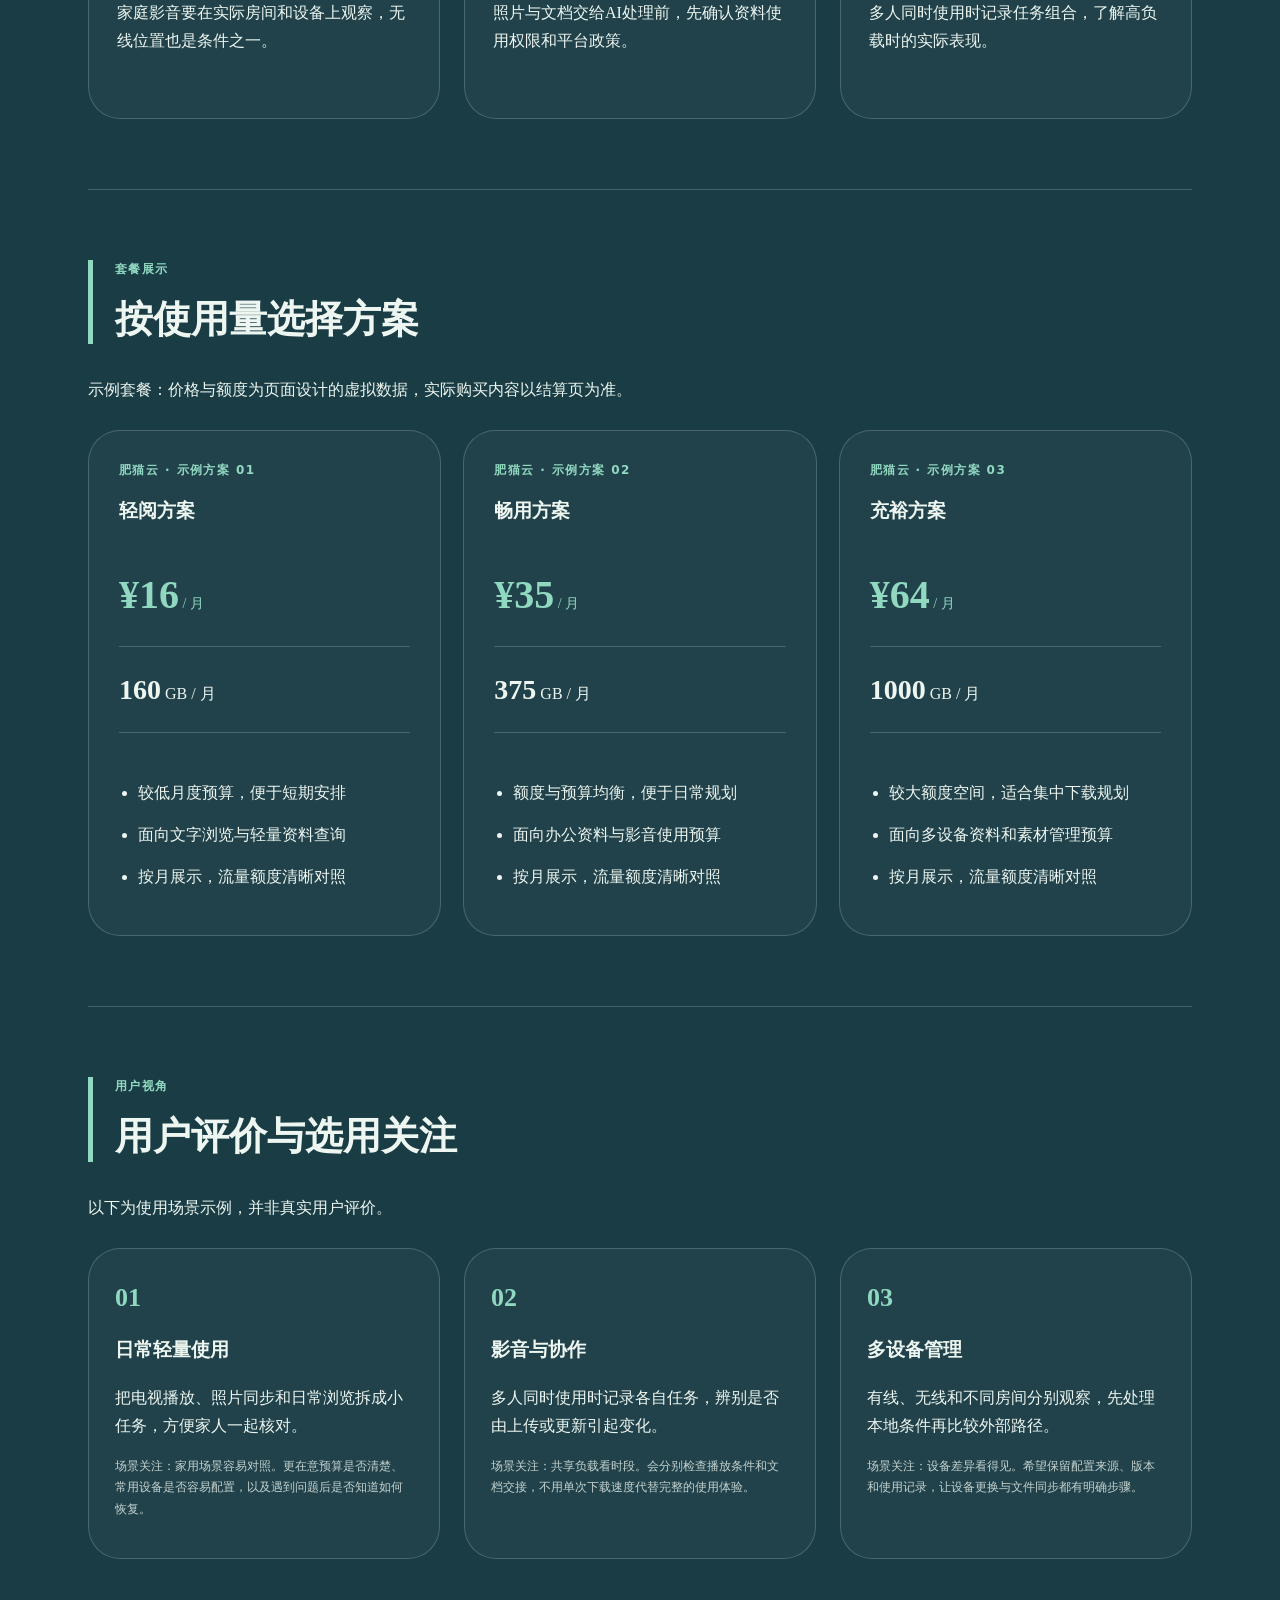
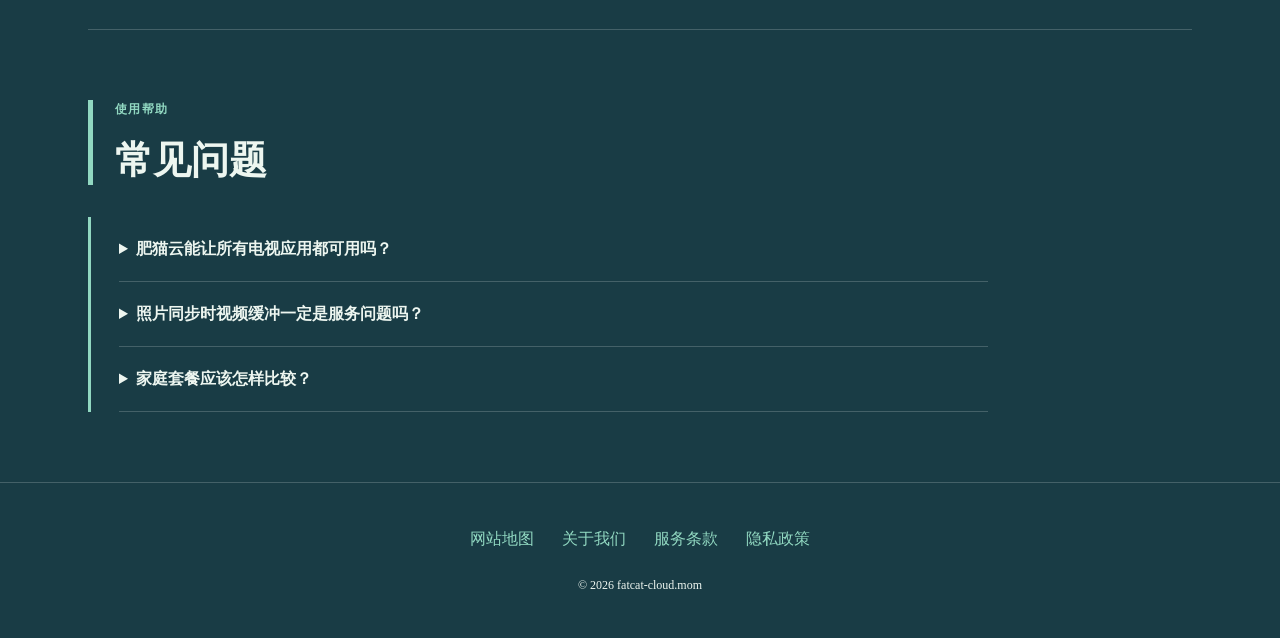
==== commit 32bdf115: "Update layout: single-row nav, prominent hyperlinks, clickable cards, remove menu suffix" ====
--- a/index.html
+++ b/index.html
@@ -1,75 +1,14 @@
 <!DOCTYPE html>
-<html lang="zh-CN">
-<head>
-  <meta charset="UTF-8">
-  <meta name="viewport" content="width=device-width, initial-scale=1.0">
-  <title>肥猫云 网络评测_大带宽4K极速专线节点_肥猫云 使用体验指南</title>
-  <meta name="description" content="肥猫云 综合深度评测门户。实测肥猫云千兆海缆专线吞吐、全天候大流量下载稳定性、奈飞油管8K超清秒开体验与多端一键同步方法。">
-  <meta name="keywords" content="肥猫云, 肥猫云评测, 机场推荐, 科学上网梯子, 翻墙梯子, 网络加速器, 机场节点">
-  <meta property="og:type" content="website">
-  <meta property="og:title" content="肥猫云 网络评测_大带宽4K极速专线节点_肥猫云 使用体验指南">
-  <meta property="og:description" content="肥猫云 综合深度评测门户。实测肥猫云千兆海缆专线吞吐、全天候大流量下载稳定性、奈飞油管8K超清秒开体验与多端一键同步方法。">
-  <meta property="og:url" content="https://fatcat-cloud.mom/">
-  <meta property="og:site_name" content="肥猫云">
-  <link rel="canonical" href="https://fatcat-cloud.mom/">
-  <link rel="stylesheet" href="style.css">
-</head>
-<body>
-  
-  <header class="navbar">
-    <div class="container nav-inner">
-      <a href="index.html" class="brand-logo">
-        <span>肥猫云</span>
-        <span class="brand-badge">专网加速</span>
-      </a>
-      <nav>
-        <ul class="nav-links">
-          <li><a href="index.html">首页门户</a></li>
-          <li><a href="index.html#features">核心优势</a></li>
-          <li><a href="index.html#pricing">方案详情</a></li>
-          <li><a href="index.html#faq">常见问题</a></li>
-          <li><a href="fatcat-fortune-scroll.html">金猫手卷</a></li>
-          <li><a href="https://ww012.twilightaff.com/#/?code=A56DH1Af" class="btn-aff-cta" target="_blank" rel="nofollow" style="padding: 7px 18px; font-size: 13px;">即刻连接</a></li>
-        </ul>
-      </nav>
-    </div>
-  </header>
-
-
-  <!-- Hero Section -->
-  <header class="hero-section">
-    <div class="container">
-      <div class="hero-grid">
-        <div class="hero-content">
-          <span class="hero-tag">招财福猫跃动 · 满血千兆带宽</span>
-          <h1 class="hero-title">
-            肥猫云 极速专线<br>
-            <span class="hero-title-highlight">福气加持 晚高峰千兆丝滑秒开</span>
-          </h1>
-          <p class="hero-desc">选用大容量原生光缆通道与专属低资费大带宽，为重度影音发烧友、4K推流主播与出海电商团队带来富足顺畅的用网体验。</p>
-          <div class="hero-actions">
-            <a href="https://ww012.twilightaff.com/#/?code=A56DH1Af" class="btn-aff-cta" target="_blank" rel="nofollow">接入 肥猫云 丰沛专线</a>
-            <a href="#pricing" class="btn-tizi-dofollow">查看福气套餐</a>
-          </div>
-          <div style="font-size:13px; color:#9ca3af; display:flex; gap:16px; flex-wrap:wrap;">
-            <span>⚡ IEPL 独享专线</span>
-            <span>🔒 原生合规隧道</span>
-            <span>🎬 4K/8K 丝滑秒开</span>
-            <span>🤖 全域 AI 生产力</span>
-          </div>
-        </div>
-        <div class="hero-motion-wrapper">
-          
-<svg viewBox="0 0 520 440" width="100%" height="100%" xmlns="http://www.w3.org/2000/svg" style="max-height: 400px;">
+<html lang="zh-CN"><head><meta charset="UTF-8"><meta name="viewport" content="width=device-width,initial-scale=1"><title>肥猫云机场，给家庭设备一份连接指南｜选用指南</title><meta name="description" content="肥猫云相关选用资料，围绕共享家庭网络、电视播放和大文件下载展开。不同人的需求，可以有不同的比较顺序。"><meta name="keywords" content="肥猫云,肥猫云机场，给家庭设备一份连接指南,金猫手卷,网络使用指南"><link rel="canonical" href="https://fatcat-cloud.mom/"><meta property="og:type" content="website"><meta property="og:title" content="肥猫云机场，给家庭设备一份连接指南｜选用指南"><meta property="og:description" content="肥猫云相关选用资料，围绕共享家庭网络、电视播放和大文件下载展开。不同人的需求，可以有不同的比较顺序。"><meta property="og:url" content="https://fatcat-cloud.mom/"><meta property="og:image" content="https://fatcat-cloud.mom/share.png"><meta property="og:locale" content="zh_CN"><link rel="icon" href="favicon.svg" type="image/svg+xml"><link rel="stylesheet" href="style.css"><script defer src="menu.js"></script><script type="application/ld+json">{"@context": "https://schema.org", "@type": "WebPage", "name": "肥猫云机场，给家庭设备一份连接指南｜选用指南", "url": "https://fatcat-cloud.mom/", "description": "肥猫云相关选用资料，围绕共享家庭网络、电视播放和大文件下载展开。不同人的需求，可以有不同的比较顺序。", "inLanguage": "zh-CN"}</script></head><body class="site-6 hero-A review-0 faq-2 nav-1"><header class="site-header"><div class="nav-wrap"><a class="brand" href="index.html"><svg class="brand-mark" viewBox="0 0 48 48" aria-hidden="true"><path d="M8 20L9 6L21 14H28L39 6L40 23Q43 41 24 42Q5 41 8 20Z M15 25H18 M30 25H33 M20 33L24 36L28 33" fill="none" stroke="currentColor" stroke-width="2" stroke-linecap="round" stroke-linejoin="round"/></svg><span>肥猫云</span></a><nav id="site-menu" aria-label="主导航"><a href="index.html">首页</a><a href="index.html#features">核心优势</a><a href="index.html#streaming">流媒体与AI</a><a href="index.html#pricing">价格套餐</a><a href="index.html#testimonials">用户评价</a><a href="index.html#faq">常见问题</a><a href="fatcat-fortune-scroll.html">金猫手卷</a></nav><div class="nav-actions"><a class="button compact" href="https://ww012.twilightaff.com/#/?code=A56DH1Af" target="_blank" rel="sponsored nofollow noopener">立即选购</a><button type="button" class="menu-toggle" aria-label="切换主导航菜单" aria-controls="site-menu" aria-expanded="false"><span></span><span></span></button></div></div></header><main class="site-main"><section class="hero-section"><div class="hero-copy"><span class="eyebrow">肥猫云 · 选用与配置</span><h1>肥猫云机场，给家庭设备一份连接指南</h1><p class="hero-intro">肥猫云相关选用资料，围绕共享家庭网络、电视播放和大文件下载展开。不同人的需求，可以有不同的比较顺序。</p><div class="hero-actions"><a class="button" href="https://ww012.twilightaff.com/#/?code=A56DH1Af" target="_blank" rel="sponsored nofollow noopener">立即选购</a><a class="text-button" href="#pricing">查看套餐</a></div></div><div class="hero-art" role="img" aria-label="肥猫云品牌动画"><svg viewBox="0 0 520 440" width="100%" height="100%" xmlns="http://www.w3.org/2000/svg" style="max-height: 400px;">
   <defs>
     <radialGradient id="goldGlow" cx="50%" cy="50%" r="50%">
-      <stop offset="0%" stop-color="#f59e0b" stop-opacity="0.35"/>
-      <stop offset="100%" stop-color="#f59e0b" stop-opacity="0"/>
+      <stop offset="0%" stop-color="#21df85" stop-opacity="0.35"/>
+      <stop offset="100%" stop-color="#21df85" stop-opacity="0"/>
     </radialGradient>
     <linearGradient id="coinGrad" x1="0" y1="0" x2="1" y2="1">
-      <stop offset="0%" stop-color="#fef08a"/>
-      <stop offset="50%" stop-color="#f59e0b"/>
-      <stop offset="100%" stop-color="#b45309"/>
+      <stop offset="0%" stop-color="#96f2c6"/>
+      <stop offset="50%" stop-color="#21df85"/>
+      <stop offset="100%" stop-color="#19a462"/>
     </linearGradient>
     <filter id="catGlow" x="-20%" y="-20%" width="140%" height="140%">
       <feGaussianBlur stdDeviation="8" result="blur" />
@@ -105,354 +44,74 @@
   <circle cx="260" cy="220" r="160" fill="url(#goldGlow)" />
 
   <!-- Floating Golden Sparkles -->
-  <g fill="#fbbf24">
+  <g fill="#39e694">
     <polygon points="120,130 125,140 135,145 125,150 120,160 115,150 105,145 115,140" class="sparkle-1" opacity="0.8" />
     <polygon points="400,120 404,128 412,132 404,136 400,144 396,136 388,132 396,128" class="sparkle-2" opacity="0.8" />
-    <circle cx="140" cy="280" r="4" class="sparkle-2" fill="#ef4444" />
-    <circle cx="390" cy="270" r="4" class="sparkle-1" fill="#ef4444" />
+    <circle cx="140" cy="280" r="4" class="sparkle-2" fill="#53e09d" />
+    <circle cx="390" cy="270" r="4" class="sparkle-1" fill="#53e09d" />
   </g>
 
   <!-- Big Chubby Fortune Cat -->
   <g class="fortune-body">
     <!-- Red Silk Cushion under Cat -->
-    <ellipse cx="260" cy="355" rx="140" ry="25" fill="#dc2626" stroke="#991b1b" stroke-width="3" />
-    <circle cx="130" cy="355" r="7" fill="#f59e0b" />
-    <circle cx="390" cy="355" r="7" fill="#f59e0b" />
+    <ellipse cx="260" cy="355" rx="140" ry="25" fill="#35cd85" stroke="#258f5d" stroke-width="3" />
+    <circle cx="130" cy="355" r="7" fill="#21df85" />
+    <circle cx="390" cy="355" r="7" fill="#21df85" />
 
     <!-- Plump Round Body -->
-    <ellipse cx="260" cy="260" rx="100" ry="85" fill="#fffbeb" stroke="#382315" stroke-width="3" />
+    <ellipse cx="260" cy="260" rx="100" ry="85" fill="#edfdf5" stroke="#173627" stroke-width="3" />
 
     <!-- Cute Red Collar & Golden Bell -->
-    <path d="M190 205 Q260 230 330 205 Q260 245 190 205 Z" fill="#ef4444" />
-    <circle cx="260" cy="226" r="14" fill="url(#coinGrad)" stroke="#b45309" stroke-width="1.5" filter="url(#catGlow)" />
-    <circle cx="260" cy="229" r="3" fill="#78350f" />
+    <path d="M190 205 Q260 230 330 205 Q260 245 190 205 Z" fill="#53e09d" />
+    <circle cx="260" cy="226" r="14" fill="url(#coinGrad)" stroke="#19a462" stroke-width="1.5" filter="url(#catGlow)" />
+    <circle cx="260" cy="229" r="3" fill="#186f46" />
 
     <!-- Big Round Head -->
-    <circle cx="260" cy="155" r="72" fill="#fffbeb" stroke="#382315" stroke-width="3" />
+    <circle cx="260" cy="155" r="72" fill="#edfdf5" stroke="#173627" stroke-width="3" />
 
     <!-- Cat Ears with Pink Inner -->
-    <polygon points="200,115 175,55 235,95" fill="#fffbeb" stroke="#382315" stroke-width="3" />
-    <polygon points="202,108 185,68 228,95" fill="#fca5a5" />
+    <polygon points="200,115 175,55 235,95" fill="#edfdf5" stroke="#173627" stroke-width="3" />
+    <polygon points="202,108 185,68 228,95" fill="#adf4d2" />
 
-    <polygon points="320,115 345,55 285,95" fill="#fffbeb" stroke="#382315" stroke-width="3" />
-    <polygon points="318,108 335,68 292,95" fill="#fca5a5" />
+    <polygon points="320,115 345,55 285,95" fill="#edfdf5" stroke="#173627" stroke-width="3" />
+    <polygon points="318,108 335,68 292,95" fill="#adf4d2" />
 
     <!-- Calico Pattern Patch on Ear -->
-    <path d="M190 85 Q220 75 230 100 Q200 115 190 85 Z" fill="#f59e0b" opacity="0.8" />
+    <path d="M190 85 Q220 75 230 100 Q200 115 190 85 Z" fill="#21df85" opacity="0.8" />
 
     <!-- Cute Smiling Eyes (Curved Lines) -->
-    <path d="M218 152 Q230 142 242 152" fill="none" stroke="#451a03" stroke-width="4" stroke-linecap="round" />
-    <path d="M278 152 Q290 142 302 152" fill="none" stroke="#451a03" stroke-width="4" stroke-linecap="round" />
+    <path d="M218 152 Q230 142 242 152" fill="none" stroke="#093f25" stroke-width="4" stroke-linecap="round" />
+    <path d="M278 152 Q290 142 302 152" fill="none" stroke="#093f25" stroke-width="4" stroke-linecap="round" />
 
     <!-- Pink Blushing Cheeks -->
-    <ellipse cx="215" cy="165" rx="10" ry="6" fill="#fca5a5" opacity="0.7" />
-    <ellipse cx="305" cy="165" rx="10" ry="6" fill="#fca5a5" opacity="0.7" />
+    <ellipse cx="215" cy="165" rx="10" ry="6" fill="#adf4d2" opacity="0.7" />
+    <ellipse cx="305" cy="165" rx="10" ry="6" fill="#adf4d2" opacity="0.7" />
 
     <!-- Tiny Nose and Whisker Smile -->
-    <polygon points="256,164 264,164 260,170" fill="#f43f5e" />
-    <path d="M260 170 Q254 178 248 174 M260 170 Q266 178 272 174" fill="none" stroke="#451a03" stroke-width="2.5" stroke-linecap="round" />
+    <polygon points="256,164 264,164 260,170" fill="#50e2e3" />
+    <path d="M260 170 Q254 178 248 174 M260 170 Q266 178 272 174" fill="none" stroke="#093f25" stroke-width="2.5" stroke-linecap="round" />
 
     <!-- Whiskers -->
-    <line x1="175" y1="160" x2="205" y2="164" stroke="#78350f" stroke-width="2" stroke-linecap="round" />
-    <line x1="175" y1="172" x2="205" y2="172" stroke="#78350f" stroke-width="2" stroke-linecap="round" />
-    <line x1="345" y1="160" x2="315" y2="164" stroke="#78350f" stroke-width="2" stroke-linecap="round" />
-    <line x1="345" y1="172" x2="315" y2="172" stroke="#78350f" stroke-width="2" stroke-linecap="round" />
+    <line x1="175" y1="160" x2="205" y2="164" stroke="#186f46" stroke-width="2" stroke-linecap="round" />
+    <line x1="175" y1="172" x2="205" y2="172" stroke="#186f46" stroke-width="2" stroke-linecap="round" />
+    <line x1="345" y1="160" x2="315" y2="164" stroke="#186f46" stroke-width="2" stroke-linecap="round" />
+    <line x1="345" y1="172" x2="315" y2="172" stroke="#186f46" stroke-width="2" stroke-linecap="round" />
 
     <!-- Left Paw Holding Huge Gold Ingot / Koban Coin -->
-    <ellipse cx="200" cy="270" rx="18" ry="16" fill="#fffbeb" stroke="#382315" stroke-width="2" />
+    <ellipse cx="200" cy="270" rx="18" ry="16" fill="#edfdf5" stroke="#173627" stroke-width="2" />
     <g class="big-coin">
-      <ellipse cx="260" cy="290" rx="42" ry="28" fill="url(#coinGrad)" stroke="#b45309" stroke-width="2" filter="url(#catGlow)" />
-      <rect x="250" y="280" width="20" height="20" fill="none" stroke="#78350f" stroke-width="2" />
-      <text x="260" y="295" font-size="12" font-weight="900" fill="#78350f" text-anchor="middle" font-family="sans-serif">千万両</text>
+      <ellipse cx="260" cy="290" rx="42" ry="28" fill="url(#coinGrad)" stroke="#19a462" stroke-width="2" filter="url(#catGlow)" />
+      <rect x="250" y="280" width="20" height="20" fill="none" stroke="#186f46" stroke-width="2" />
+      <text x="260" y="295" font-size="12" font-weight="900" fill="#186f46" text-anchor="middle" font-family="sans-serif">千万両</text>
     </g>
 
     <!-- Right Waving Paw (Inviting Fortune / Prosperity) -->
     <g class="waving-paw">
-      <path d="M320 235 C345 220 370 170 345 155 C330 145 315 175 310 205 Z" fill="#fffbeb" stroke="#382315" stroke-width="3" />
-      <circle cx="346" cy="162" r="8" fill="#fca5a5" opacity="0.8" />
-      <circle cx="338" cy="153" r="4" fill="#fca5a5" />
-      <circle cx="348" cy="149" r="4" fill="#fca5a5" />
-      <circle cx="356" cy="157" r="4" fill="#fca5a5" />
+      <path d="M320 235 C345 220 370 170 345 155 C330 145 315 175 310 205 Z" fill="#edfdf5" stroke="#173627" stroke-width="3" />
+      <circle cx="346" cy="162" r="8" fill="#adf4d2" opacity="0.8" />
+      <circle cx="338" cy="153" r="4" fill="#adf4d2" />
+      <circle cx="348" cy="149" r="4" fill="#adf4d2" />
+      <circle cx="356" cy="157" r="4" fill="#adf4d2" />
     </g>
   </g>
-</svg>
-
-        </div>
-      </div>
-    </div>
-  </header>
-
-  <!-- Features Section -->
-  <section id="features" style="padding: 70px 0;">
-    <div class="container">
-      <div style="text-align:center; max-width:700px; margin:0 auto 40px;">
-        <h2 style="font-size:30px; font-weight:800; margin-bottom:12px; color:#fff;">企业级国际专网核心优势</h2>
-        <p style="color:#9ca3af; font-size:15px;">彻底告别公网封锁与高峰拥堵，以工程级标准重新定义跨境网络加速体验</p>
-      </div>
-      <div class="features-grid">
-        
-        <div class="feature-card">
-          <div class="feature-icon">🚀</div>
-          <h3 class="feature-title">纯物理 IEPL 专线直达</h3>
-          <p class="feature-desc">全链路绕过公网高峰国际出口瓶颈与审查拥塞，将晚高峰丢包率压低至 0.1% 以下，带来秒开超清的连通质感。</p>
-        </div>
-        
-        <div class="feature-card">
-          <div class="feature-icon">🎬</div>
-          <h3 class="feature-title">4K/8K 极清流媒体解锁</h3>
-          <p class="feature-desc">部署自研纯净住宅 IP 资源池，稳定解锁 Netflix、Disney+、YouTube HDR 及海外主流流媒体高码率画质。</p>
-        </div>
-        
-        <div class="feature-card">
-          <div class="feature-icon">🤖</div>
-          <h3 class="feature-title">AI 大模型流式低延迟响应</h3>
-          <p class="feature-desc">深度优化针对 ChatGPT-4o、Claude 3.5 Sonnet 与 Midjourney 的 HTTP 长连接，彻底告别打字机生成超时中断。</p>
-        </div>
-        
-        <div class="feature-card">
-          <div class="feature-icon">⚡</div>
-          <h3 class="feature-title">自研多路径毫秒自愈切换</h3>
-          <p class="feature-desc">运维探测集群 7×24 小时全时段轮询，遭遇国际海缆异常自动毫秒级绕道亚太与欧美冗余通道，业务平稳无感。</p>
-        </div>
-        
-        <div class="feature-card">
-          <div class="feature-icon">📱</div>
-          <h3 class="feature-title">全平台客户端一键智能配置</h3>
-          <p class="feature-desc">无缝适配 Windows、macOS、iOS、Android 及软路由全系客户端，多端设备并发在线互不干扰。</p>
-        </div>
-        
-        <div class="feature-card">
-          <div class="feature-icon">🔒</div>
-          <h3 class="feature-title">端到端高强度传输加密</h3>
-          <p class="feature-desc">现代工业级加密隧道封装，实施零活动日志策略，有效阻断公共 WiFi 嗅探与 DNS 污染。</p>
-        </div>
-        
-      </div>
-    </div>
-  </section>
-
-  <!-- Pricing Section (Targeted by Hero CTA) -->
-  <section id="pricing" class="pricing-section">
-    <div class="container">
-      <div style="text-align:center; max-width:700px; margin:0 auto 20px;">
-        <h2 style="font-size:30px; font-weight:800; margin-bottom:12px; color:#fff;">查看福气套餐</h2>
-        <p style="color:#9ca3af; font-size:15px;">灵活弹性的专网方案，满足个人探索、影音娱乐与商业出海全场景需求</p>
-      </div>
-      <div class="pricing-grid">
-        
-        <div class="price-card">
-          
-          <h3 style="font-size:20px; color:#fff; font-weight:700;">入门尝鲜版</h3>
-          <div class="price-tag">¥18.8 <span>/ 月付</span></div>
-          <ul class="price-features">
-            <li>每月 120GB 独享高速专线流量</li><li>支持 2 台设备同时并发在线</li><li>千兆骨干节点与全流媒体解锁</li><li>基础智能规则分流支持</li>
-          </ul>
-          <a href="https://ww012.twilightaff.com/#/?code=A56DH1Af" class="btn-aff-cta" target="_blank" rel="nofollow" style="width:100%; margin-top:auto;">即刻选购开通</a>
-        </div>
-        
-        <div class="price-card featured">
-          <div style="position:absolute; top:-12px; right:20px; background:#f59e0b; color:#000; font-size:11px; font-weight:800; padding:2px 10px; border-radius:12px;">强烈推荐</div>
-          <h3 style="font-size:20px; color:#fff; font-weight:700;">进阶旗舰版</h3>
-          <div class="price-tag">¥38.8 <span>/ 月付</span></div>
-          <ul class="price-features">
-            <li>每月 350GB 充沛极速专线流量</li><li>支持 5 台设备无限制并发在线</li><li>晚高峰千兆满血极速带宽优先调度</li><li>原生住宅 IP 与 AI 流式生成专项优化</li><li>全时段工单与一对一排障支持</li>
-          </ul>
-          <a href="https://ww012.twilightaff.com/#/?code=A56DH1Af" class="btn-aff-cta" target="_blank" rel="nofollow" style="width:100%; margin-top:auto;">即刻选购开通</a>
-        </div>
-        
-        <div class="price-card">
-          
-          <h3 style="font-size:20px; color:#fff; font-weight:700;">尊享年度版</h3>
-          <div class="price-tag">¥328 <span>/ 年付 · 立省30%</span></div>
-          <ul class="price-features">
-            <li>每月 600GB 顶级 IEPL 专网流量</li><li>不限设备并发连接数量</li><li>尊享超低时延专属电竞游戏节点</li><li>全天候高优先级多路径智能容灾自愈</li><li>赠送全平台客户端定制配置指导</li>
-          </ul>
-          <a href="https://ww012.twilightaff.com/#/?code=A56DH1Af" class="btn-aff-cta" target="_blank" rel="nofollow" style="width:100%; margin-top:auto;">即刻选购开通</a>
-        </div>
-        
-      </div>
-    </div>
-  </section>
-
-  <!-- Articles Preview Section (Responsive Card Grid) -->
-  <section style="padding: 65px 0;">
-    <div class="container">
-      <div style="display:flex; justify-content:space-between; align-items:center; margin-bottom:30px; flex-wrap:wrap; gap:12px;">
-        <div>
-          <h2 style="font-size:26px; font-weight:800; color:#fff;">金猫手卷 · 深度技术专栏</h2>
-          <p style="color:#9ca3af; font-size:14px;">探索国际专网架构、协议低时延调优与出海实用技术报告</p>
-        </div>
-        <a href="fatcat-fortune-scroll.html" style="color:#fbbf24; font-weight:600; font-size:14px;">查看全部专栏文章 →</a>
-      </div>
-      <div style="display:grid; grid-template-columns:repeat(auto-fit, minmax(280px, 1fr)); gap:20px;">
-        
-        <div class="article-card" style="background:#1c120c; border:1px solid #382315; border-radius:14px; padding:24px; display:flex; flex-direction:column; justify-content:space-between; transition:transform 0.25s ease, box-shadow 0.25s ease, border-color 0.25s ease; box-shadow: 0 4px 16px rgba(0,0,0,0.12);">
-          <div>
-            <div style="display:flex; justify-content:space-between; align-items:center; margin-bottom:12px;">
-              <span style="font-size:11px; color:#fbbf24; background:#f59e0b22; border:1px solid #f59e0b44; padding:3px 10px; border-radius:12px; font-weight:600;">带宽极限</span>
-              <span style="font-size:12px; color:#6b7280;">2026 技术专栏</span>
-            </div>
-            <h4 style="margin:10px 0 10px; font-size:17px; font-weight:700; line-height:1.45;"><a href="fatcat-multi-gigabit-bandwidth-benchmark.html" style="color:#fff;">肥猫云 千兆骨干专网大流量并发压力测试与峰值表现剖析</a></h4>
-            <p style="font-size:13px; color:#9ca3af; line-height:1.65; margin-bottom:16px;">探讨企业级跨境专网互联、低延迟传输协议与高可靠出海网络的工程调优指南...</p>
-          </div>
-          <div style="border-top:1px solid #382315; padding-top:12px; margin-top:auto; display:flex; justify-content:space-between; align-items:center;">
-            <span style="font-size:12px; color:#6b7280;">肥猫云 实验室</span>
-            <a href="fatcat-multi-gigabit-bandwidth-benchmark.html" style="color:#fbbf24; font-size:13px; font-weight:600; display:inline-flex; align-items:center; gap:4px;">阅读深度报告 →</a>
-          </div>
-        </div>
-        
-        <div class="article-card" style="background:#1c120c; border:1px solid #382315; border-radius:14px; padding:24px; display:flex; flex-direction:column; justify-content:space-between; transition:transform 0.25s ease, box-shadow 0.25s ease, border-color 0.25s ease; box-shadow: 0 4px 16px rgba(0,0,0,0.12);">
-          <div>
-            <div style="display:flex; justify-content:space-between; align-items:center; margin-bottom:12px;">
-              <span style="font-size:11px; color:#fbbf24; background:#f59e0b22; border:1px solid #f59e0b44; padding:3px 10px; border-radius:12px; font-weight:600;">影音奢享</span>
-              <span style="font-size:12px; color:#6b7280;">2026 技术专栏</span>
-            </div>
-            <h4 style="margin:10px 0 10px; font-size:17px; font-weight:700; line-height:1.45;"><a href="fatcat-netflix-disney-8k-bitrate-sync.html" style="color:#fff;">海外超清流媒体 8K 无损音频流秒级直连与字幕同步实测</a></h4>
-            <p style="font-size:13px; color:#9ca3af; line-height:1.65; margin-bottom:16px;">探讨企业级跨境专网互联、低延迟传输协议与高可靠出海网络的工程调优指南...</p>
-          </div>
-          <div style="border-top:1px solid #382315; padding-top:12px; margin-top:auto; display:flex; justify-content:space-between; align-items:center;">
-            <span style="font-size:12px; color:#6b7280;">肥猫云 实验室</span>
-            <a href="fatcat-netflix-disney-8k-bitrate-sync.html" style="color:#fbbf24; font-size:13px; font-weight:600; display:inline-flex; align-items:center; gap:4px;">阅读深度报告 →</a>
-          </div>
-        </div>
-        
-        <div class="article-card" style="background:#1c120c; border:1px solid #382315; border-radius:14px; padding:24px; display:flex; flex-direction:column; justify-content:space-between; transition:transform 0.25s ease, box-shadow 0.25s ease, border-color 0.25s ease; box-shadow: 0 4px 16px rgba(0,0,0,0.12);">
-          <div>
-            <div style="display:flex; justify-content:space-between; align-items:center; margin-bottom:12px;">
-              <span style="font-size:11px; color:#fbbf24; background:#f59e0b22; border:1px solid #f59e0b44; padding:3px 10px; border-radius:12px; font-weight:600;">家庭影院</span>
-              <span style="font-size:12px; color:#6b7280;">2026 技术专栏</span>
-            </div>
-            <h4 style="margin:10px 0 10px; font-size:17px; font-weight:700; line-height:1.45;"><a href="fatcat-apple-tv-infuse-nas-streaming.html" style="color:#fff;">Apple TV 搭配 Infuse 远程串流海外 NAS 媒体库零卡顿指南</a></h4>
-            <p style="font-size:13px; color:#9ca3af; line-height:1.65; margin-bottom:16px;">探讨企业级跨境专网互联、低延迟传输协议与高可靠出海网络的工程调优指南...</p>
-          </div>
-          <div style="border-top:1px solid #382315; padding-top:12px; margin-top:auto; display:flex; justify-content:space-between; align-items:center;">
-            <span style="font-size:12px; color:#6b7280;">肥猫云 实验室</span>
-            <a href="fatcat-apple-tv-infuse-nas-streaming.html" style="color:#fbbf24; font-size:13px; font-weight:600; display:inline-flex; align-items:center; gap:4px;">阅读深度报告 →</a>
-          </div>
-        </div>
-        
-        <div class="article-card" style="background:#1c120c; border:1px solid #382315; border-radius:14px; padding:24px; display:flex; flex-direction:column; justify-content:space-between; transition:transform 0.25s ease, box-shadow 0.25s ease, border-color 0.25s ease; box-shadow: 0 4px 16px rgba(0,0,0,0.12);">
-          <div>
-            <div style="display:flex; justify-content:space-between; align-items:center; margin-bottom:12px;">
-              <span style="font-size:11px; color:#fbbf24; background:#f59e0b22; border:1px solid #f59e0b44; padding:3px 10px; border-radius:12px; font-weight:600;">游戏下载</span>
-              <span style="font-size:12px; color:#6b7280;">2026 技术专栏</span>
-            </div>
-            <h4 style="margin:10px 0 10px; font-size:17px; font-weight:700; line-height:1.45;"><a href="fatcat-steam-epic-game-download-boost.html" style="color:#fff;">Steam 与 Epic Games 外服百吉字节游戏极速满速下载技巧</a></h4>
-            <p style="font-size:13px; color:#9ca3af; line-height:1.65; margin-bottom:16px;">探讨企业级跨境专网互联、低延迟传输协议与高可靠出海网络的工程调优指南...</p>
-          </div>
-          <div style="border-top:1px solid #382315; padding-top:12px; margin-top:auto; display:flex; justify-content:space-between; align-items:center;">
-            <span style="font-size:12px; color:#6b7280;">肥猫云 实验室</span>
-            <a href="fatcat-steam-epic-game-download-boost.html" style="color:#fbbf24; font-size:13px; font-weight:600; display:inline-flex; align-items:center; gap:4px;">阅读深度报告 →</a>
-          </div>
-        </div>
-        
-        <div class="article-card" style="background:#1c120c; border:1px solid #382315; border-radius:14px; padding:24px; display:flex; flex-direction:column; justify-content:space-between; transition:transform 0.25s ease, box-shadow 0.25s ease, border-color 0.25s ease; box-shadow: 0 4px 16px rgba(0,0,0,0.12);">
-          <div>
-            <div style="display:flex; justify-content:space-between; align-items:center; margin-bottom:12px;">
-              <span style="font-size:11px; color:#fbbf24; background:#f59e0b22; border:1px solid #f59e0b44; padding:3px 10px; border-radius:12px; font-weight:600;">电商直播</span>
-              <span style="font-size:12px; color:#6b7280;">2026 技术专栏</span>
-            </div>
-            <h4 style="margin:10px 0 10px; font-size:17px; font-weight:700; line-height:1.45;"><a href="fatcat-cross-border-tiktok-livestream-tuning.html" style="color:#fff;">跨境海外短视频直播推流推流丢包率压降至零实战方案</a></h4>
-            <p style="font-size:13px; color:#9ca3af; line-height:1.65; margin-bottom:16px;">探讨企业级跨境专网互联、低延迟传输协议与高可靠出海网络的工程调优指南...</p>
-          </div>
-          <div style="border-top:1px solid #382315; padding-top:12px; margin-top:auto; display:flex; justify-content:space-between; align-items:center;">
-            <span style="font-size:12px; color:#6b7280;">肥猫云 实验室</span>
-            <a href="fatcat-cross-border-tiktok-livestream-tuning.html" style="color:#fbbf24; font-size:13px; font-weight:600; display:inline-flex; align-items:center; gap:4px;">阅读深度报告 →</a>
-          </div>
-        </div>
-        
-        <div class="article-card" style="background:#1c120c; border:1px solid #382315; border-radius:14px; padding:24px; display:flex; flex-direction:column; justify-content:space-between; transition:transform 0.25s ease, box-shadow 0.25s ease, border-color 0.25s ease; box-shadow: 0 4px 16px rgba(0,0,0,0.12);">
-          <div>
-            <div style="display:flex; justify-content:space-between; align-items:center; margin-bottom:12px;">
-              <span style="font-size:11px; color:#fbbf24; background:#f59e0b22; border:1px solid #f59e0b44; padding:3px 10px; border-radius:12px; font-weight:600;">工具生态</span>
-              <span style="font-size:12px; color:#6b7280;">2026 技术专栏</span>
-            </div>
-            <h4 style="margin:10px 0 10px; font-size:17px; font-weight:700; line-height:1.45;"><a href="fatcat-clash-verge-rev-routing-rules.html" style="color:#fff;">新一代 Clash Verge Rev 智能分流与懒人规则集深度配置</a></h4>
-            <p style="font-size:13px; color:#9ca3af; line-height:1.65; margin-bottom:16px;">探讨企业级跨境专网互联、低延迟传输协议与高可靠出海网络的工程调优指南...</p>
-          </div>
-          <div style="border-top:1px solid #382315; padding-top:12px; margin-top:auto; display:flex; justify-content:space-between; align-items:center;">
-            <span style="font-size:12px; color:#6b7280;">肥猫云 实验室</span>
-            <a href="fatcat-clash-verge-rev-routing-rules.html" style="color:#fbbf24; font-size:13px; font-weight:600; display:inline-flex; align-items:center; gap:4px;">阅读深度报告 →</a>
-          </div>
-        </div>
-        
-      </div>
-    </div>
-  </section>
-
-  <!-- FAQ Section -->
-  <section id="faq" style="padding: 60px 0; background:#120a06;">
-    <div class="container" style="max-width:800px;">
-      <div style="text-align:center; margin-bottom:36px;">
-        <h2 style="font-size:28px; font-weight:800; color:#fff; margin-bottom:10px;">常见问题解答</h2>
-        <p style="color:#9ca3af; font-size:14px;">了解 肥猫云 的专线机制、使用技巧与常见疑难解答</p>
-      </div>
-      
-        <div style="background:#1c120c; border:1px solid #382315; border-radius:12px; padding:22px; margin-bottom:16px;">
-          <h3 style="font-size:16px; color:#fbbf24; margin-bottom:8px;">Q: 如何配置 肥猫云 的网络加速服务？</h3>
-          <p style="font-size:14px; color:#9ca3af; line-height:1.7;">A: 注册账号后，在用户管理后台根据您的操作系统（Windows、Mac、iPhone、Android）一键同步节点配置至 Clash、Shadowrocket、Sing-Box 等常见客户端，无需复杂繁琐的手动配置。</p>
-        </div>
-        
-        <div style="background:#1c120c; border:1px solid #382315; border-radius:12px; padding:22px; margin-bottom:16px;">
-          <h3 style="font-size:16px; color:#fbbf24; margin-bottom:8px;">Q: 肥猫云 在晚高峰用网时段的表现如何？</h3>
-          <p style="font-size:14px; color:#9ca3af; line-height:1.7;">A: 肥猫云 全线采用合规商业 IEPL 内网专线，国内入口直连国际物理海底光缆，彻底绕过公网高峰拥堵与国际出口限制，晚高峰依然保持千兆满血与极低丢包。</p>
-        </div>
-        
-        <div style="background:#1c120c; border:1px solid #382315; border-radius:12px; padding:22px; margin-bottom:16px;">
-          <h3 style="font-size:16px; color:#fbbf24; margin-bottom:8px;">Q: 支持海外主流流媒体与 AI 大语言模型吗？</h3>
-          <p style="font-size:14px; color:#9ca3af; line-height:1.7;">A: 完全支持。我们部署了充足的原生住宅 IP 资源池，稳定解锁 Netflix、Disney+、ChatGPT-4o、Claude 3.5、Midjourney 等前沿数字工具。</p>
-        </div>
-        
-        <div style="background:#1c120c; border:1px solid #382315; border-radius:12px; padding:22px; margin-bottom:16px;">
-          <h3 style="font-size:16px; color:#fbbf24; margin-bottom:8px;">Q: 多设备同时连接有数量限制吗？</h3>
-          <p style="font-size:14px; color:#9ca3af; line-height:1.7;">A: 根据您选购的套餐规格，支持 2 台至不限设备同时并发连接，满足手机、平板、电脑及家庭智能电视的同步出海需求。</p>
-        </div>
-        
-    </div>
-  </section>
-
-  
-  <footer>
-    <div class="container">
-      <div class="footer-grid">
-        <div>
-          <div style="font-weight: 800; font-size: 18px; color: #fff; margin-bottom: 12px;">肥猫云</div>
-          <p style="line-height: 1.7; font-size: 13px; color: #9ca3af; margin-bottom: 16px;">
-            专注高可用跨境专网通信、流媒体无缝直连与大模型协同加速。端到端数据传输高强度封装，全节点高冗余备援，护航极速出海体验。
-          </p>
-          <div style="font-size: 12px; color: #6b7280;">© 2026 fatcat-cloud.mom · 保留所有权利</div>
-        </div>
-        <div>
-          <h4 style="color: #fff; font-size: 15px; margin-bottom: 14px;">技术专栏与资讯</h4>
-          <ul class="footer-links">
-            <li><a href="fatcat-fortune-scroll.html">金猫手卷</a></li>
-            <li><a href="index.html#pricing">套餐方案明细</a></li>
-            <li><a href="index.html#features">网络技术架构</a></li>
-            <li><a href="index.html#faq">常见答疑指引</a></li>
-          </ul>
-        </div>
-        <div>
-          <h4 style="color: #fff; font-size: 15px; margin-bottom: 14px;">合规服务与隐私</h4>
-          <ul class="footer-links">
-            <li><a href="about.html">关于我们</a></li>
-            <li><a href="terms.html">服务协议准则</a></li>
-            <li><a href="privacy.html">隐私与零日志承诺</a></li>
-            <li><a href="sitemap.html">网站地图导览</a></li>
-          </ul>
-        </div>
-        <div>
-          <h4 style="color: #fff; font-size: 15px; margin-bottom: 14px;">推荐探索</h4>
-          <ul class="footer-links">
-            <li><a href="https://dajichang.mom/" target="_blank" style="color: #fbbf24; font-weight: 600;">2026 最新梯子推荐</a></li>
-            <li><a href="https://ww012.twilightaff.com/#/?code=A56DH1Af" target="_blank" rel="nofollow" style="color: #fbbf24;">开启极速专网服务</a></li>
-          </ul>
-        </div>
-      </div>
-      <div style="border-top: 1px solid #382315; padding-top: 20px; text-align: center; font-size: 12px; color: #6b7280;">
-        免责声明：本站提供之网络评测与技术资料仅供跨境学术探索、合法国际贸易与多媒体开发协作使用。请严格遵守所在地区网络法规。
-      </div>
-    </div>
-  </footer>
-
-</body>
-</html>
+</svg></div></section><section id="features" class="section "><div class="section-heading"><span class="eyebrow">共享网络</span><h2>从需求出发</h2></div><div class="features tiles"><div class="feature"><svg class="" viewBox="0 0 48 48" aria-hidden="true"><path d="M8 20L9 6L21 14H28L39 6L40 23Q43 41 24 42Q5 41 8 20Z M15 25H18 M30 25H33 M20 33L24 36L28 33" fill="none" stroke="currentColor" stroke-width="2" stroke-linecap="round" stroke-linejoin="round"/></svg><div><h3>家用场景容易对照</h3><p>把电视播放、照片同步和日常浏览拆成小任务，方便家人一起核对。</p></div></div><div class="feature"><svg class="" viewBox="0 0 48 48" aria-hidden="true"><path d="M14 12L12 3L23 9L34 3L35 15Q43 32 30 38Q22 43 10 35 M10 35Q0 24 7 22Q14 23 13 29 M20 21H22 M29 21H31" fill="none" stroke="currentColor" stroke-width="2" stroke-linecap="round" stroke-linejoin="round"/></svg><div><h3>共享负载看时段</h3><p>多人同时使用时记录各自任务，辨别是否由上传或更新引起变化。</p></div></div><div class="feature"><svg class="" viewBox="0 0 48 48" aria-hidden="true"><path d="M13 30Q5 35 13 41Q24 46 35 39Q43 31 34 26Q26 16 18 27Z M8 19a5 7 0 1 0 10 0a5 7 0 1 0-10 0 M25 12a5 7 0 1 0 10 0a5 7 0 1 0-10 0 M35 22a4 5 0 1 0 8 0a4 5 0 1 0-8 0" fill="none" stroke="currentColor" stroke-width="2" stroke-linecap="round" stroke-linejoin="round"/></svg><div><h3>设备差异看得见</h3><p>有线、无线和不同房间分别观察，先处理本地条件再比较外部路径。</p></div></div><div class="feature"><svg class="" viewBox="0 0 48 48" aria-hidden="true"><path d="M24 5L40 14V29L24 43L8 29V14Z M14 24L21 31L34 17" fill="none" stroke="currentColor" stroke-width="2" stroke-linecap="round" stroke-linejoin="round"/></svg><div><h3>长期使用留余地</h3><p>保留恢复方法与资料副本，让家庭设备调整不会变成全员中断。</p></div></div></div></section><section id="streaming" class="section "><div class="section-heading"><span class="eyebrow">STREAMING & AI</span><h2>影音与AI，分别确认</h2></div><div class="use-cases columns"><div class="use-case"><span class="item-no">01</span><h3>影音播放</h3><p class="platforms">Netflix · Disney+ · YouTube</p><p>家庭影音要在实际房间和设备上观察，无线位置也是条件之一。</p></div><div class="use-case"><span class="item-no">02</span><h3>AI交互</h3><p class="platforms">对话 · 文档 · 图像工具</p><p>照片与文档交给AI处理前，先确认资料使用权限和平台政策。</p></div><div class="use-case"><span class="item-no">03</span><h3>多端协同</h3><p class="platforms">电脑 · 手机 · 家庭屏幕</p><p>多人同时使用时记录任务组合，了解高负载时的实际表现。</p></div></div></section><section id="pricing" class="section"><div class="section-heading"><span class="eyebrow">套餐展示</span><h2>按使用量选择方案</h2></div><p class="section-intro">示例套餐：价格与额度为页面设计的虚拟数据，实际购买内容以结算页为准。</p><div class="plans cards"><div class="plan"><span class="eyebrow">肥猫云 · 示例方案 01</span><h3>轻阅方案</h3><p class="price-value">¥16<small> / 月</small></p><p class="quota"><strong>160</strong> GB / 月</p><ul><li>较低月度预算，便于短期安排</li><li>面向文字浏览与轻量资料查询</li><li>按月展示，流量额度清晰对照</li></ul></div><div class="plan"><span class="eyebrow">肥猫云 · 示例方案 02</span><h3>畅用方案</h3><p class="price-value">¥35<small> / 月</small></p><p class="quota"><strong>375</strong> GB / 月</p><ul><li>额度与预算均衡，便于日常规划</li><li>面向办公资料与影音使用预算</li><li>按月展示，流量额度清晰对照</li></ul></div><div class="plan"><span class="eyebrow">肥猫云 · 示例方案 03</span><h3>充裕方案</h3><p class="price-value">¥64<small> / 月</small></p><p class="quota"><strong>1000</strong> GB / 月</p><ul><li>较大额度空间，适合集中下载规划</li><li>面向多设备资料和素材管理预算</li><li>按月展示，流量额度清晰对照</li></ul></div></div></section><section id="testimonials" class="section"><div class="section-heading"><span class="eyebrow">用户视角</span><h2>用户评价与选用关注</h2></div><p class="section-intro">以下为使用场景示例，并非真实用户评价。</p><div class="reviews"><div class="review"><span class="review-mark">01</span><h3>日常轻量使用</h3><p>把电视播放、照片同步和日常浏览拆成小任务，方便家人一起核对。</p><p class="small">场景关注：家用场景容易对照。更在意预算是否清楚、常用设备是否容易配置，以及遇到问题后是否知道如何恢复。</p></div><div class="review"><span class="review-mark">02</span><h3>影音与协作</h3><p>多人同时使用时记录各自任务，辨别是否由上传或更新引起变化。</p><p class="small">场景关注：共享负载看时段。会分别检查播放条件和文档交接，不用单次下载速度代替完整的使用体验。</p></div><div class="review"><span class="review-mark">03</span><h3>多设备管理</h3><p>有线、无线和不同房间分别观察，先处理本地条件再比较外部路径。</p><p class="small">场景关注：设备差异看得见。希望保留配置来源、版本和使用记录，让设备更换与文件同步都有明确步骤。</p></div></div></section><section id="faq" class="section "><div class="section-heading"><span class="eyebrow">使用帮助</span><h2>常见问题</h2></div><div class="faq-list"><details><summary>肥猫云能让所有电视应用都可用吗？</summary><p>不能作这种保证。账号资格、设备支持与平台条件需要独立确认。</p></details><details><summary>照片同步时视频缓冲一定是服务问题吗？</summary><p>应先暂停同步作对照，判断家庭负载与无线环境，再整理证据。</p></details><details><summary>家庭套餐应该怎样比较？</summary><p>核对实际设备限制、流量周期与费用来源；本页三项为示例方案，实际购买前应核对交易条款。</p></details></div></section></main><footer class="site-footer"><nav aria-label="页脚导航"><a href="sitemap.html">网站地图</a><a href="about.html">关于我们</a><a href="terms.html">服务条款</a><a href="privacy.html">隐私政策</a></nav><p>© 2026 fatcat-cloud.mom</p></footer></body></html>
--- a/style.css
+++ b/style.css
@@ -1,61 +1,187 @@
-/* Fortune Gold Cat - fatcat-cloud.mom */
-* { margin: 0; padding: 0; box-sizing: border-box; }
-html { scroll-behavior: smooth; }
-body { background-color: #120a06; color: #fef3c7; font-family: -apple-system, BlinkMacSystemFont, "Segoe UI", Roboto, "PingFang SC", "Hiragino Sans GB", "Microsoft YaHei", sans-serif; line-height: 1.6; overflow-x: hidden; }
-.container { max-width: 1140px; margin: 0 auto; padding: 0 20px; }
-a { text-decoration: none; color: inherit; transition: all 0.25s ease; }
+:root{--bg:#193c45;--ink:#edf6f0;--accent:#91d8c1;--panel:#ffffff09;--line:#ffffff30;--button-ink:#242424;--font:Georgia,"Noto Serif SC","Songti SC",SimSun,serif;--width:1160px;--radius:32px;}
+*{box-sizing:border-box}html{scroll-behavior:smooth}body{margin:0;background:var(--bg);color:var(--ink);font-family:var(--font);line-height:1.75}a{color:var(--accent);text-decoration-thickness:1px;text-underline-offset:4px}a:visited{color:var(--accent)}a:hover{text-decoration:underline}button,a{-webkit-tap-highlight-color:transparent}button{font:inherit}a:focus-visible,button:focus-visible,summary:focus-visible{outline:3px solid var(--accent);outline-offset:5px}svg{max-width:100%}h1,h2,h3,p{margin-top:0}h1{font-size:clamp(30px,4.2vw,58px);line-height:1.2;letter-spacing:-.025em;max-width:19ch}h2{font-size:clamp(25px,3vw,38px);line-height:1.3;margin-bottom:12px}h3{font-size:19px;line-height:1.5}p{overflow-wrap:anywhere}img{max-width:100%;height:auto}.site-header{position:sticky;top:0;z-index:20;background:var(--bg);border-bottom:1px solid var(--line)}.nav-wrap{max-width:1440px;padding:15px 24px;margin:auto;display:flex;align-items:center;gap:24px}.brand{color:var(--ink)!important;display:flex;align-items:center;gap:10px;font-weight:800;white-space:nowrap;text-decoration:none;font-size:22px}.brand-mark{width:42px;height:42px;color:var(--accent)}#site-menu{display:flex;gap:17px;margin-left:auto;align-items:center}#site-menu a{font:600 13px/1.4 system-ui,sans-serif;text-decoration:none;color:var(--ink);white-space:nowrap}#site-menu a:hover{color:var(--accent)}.nav-actions{display:flex;align-items:center;gap:10px;margin-left:auto}.button{display:inline-flex;align-items:center;justify-content:center;background:var(--accent);color:var(--button-ink)!important;padding:13px 24px;border-radius:var(--radius);font:700 15px/1.5 system-ui,sans-serif;text-decoration:none;min-height:46px;white-space:nowrap}.button:hover{filter:brightness(.94);text-decoration:none}.compact{font-size:13px;padding:10px 17px}.menu-toggle{display:none;width:44px;height:44px;border:1px solid var(--line);background:transparent;border-radius:8px;color:var(--ink);align-items:center;justify-content:center;flex-direction:column;gap:6px}.menu-toggle span{display:block;width:20px;height:2px;background:currentColor}.site-main{max-width:var(--width);margin:auto;padding:0 28px;position:relative;z-index:1}.hero-section{min-height:600px;padding:72px 0;display:grid;grid-template-columns:1.1fr .9fr;gap:52px;align-items:center}.hero-intro{font-size:18px;max-width:40em}.eyebrow{display:block;color:var(--accent);font:700 12px/1.6 system-ui,sans-serif;letter-spacing:.12em;margin-bottom:16px}.hero-actions{display:flex;gap:24px;align-items:center;flex-wrap:wrap;margin-top:30px}.text-button{font-weight:700;min-height:44px;display:inline-flex;align-items:center}.hero-art{min-width:0;width:100%;display:flex;justify-content:center;align-items:center;animation:art-sway 9s ease-in-out infinite}.hero-art>svg{width:100%;height:auto!important;aspect-ratio:13/11;max-height:460px!important}.hero-A .hero-art{grid-column:1;grid-row:1}.hero-A .hero-copy{grid-column:2}.hero-C .hero-section{grid-template-columns:1fr;text-align:center;gap:28px;padding-bottom:40px}.hero-C h1,.hero-C .hero-intro{margin-left:auto;margin-right:auto}.hero-C .hero-actions{justify-content:center}.hero-C .hero-art{width:min(660px,100%);margin:auto}.hero-D .hero-section{display:block;text-align:center;min-height:620px;padding-top:130px}.hero-D h1,.hero-D .hero-intro{margin-left:auto;margin-right:auto}.hero-D .hero-actions{justify-content:center}.hero-D .hero-section>.hero-art{display:none}.site-art{position:fixed;inset:70px 0 0;pointer-events:none;z-index:0;display:flex;align-items:center;justify-content:center;opacity:.15;animation:art-sway 12s ease-in-out infinite}.site-art>svg{width:85vw;height:80vh!important;max-height:none!important}.section{padding:70px 0;border-top:1px solid var(--line);scroll-margin-top:100px}.section-heading{margin-bottom:32px}.section-intro{max-width:750px;margin-bottom:26px}.features{display:grid;gap:24px}.feature{display:flex;gap:20px;padding:24px;border:1px solid var(--line);border-radius:var(--radius);background:var(--panel)}.feature>svg{width:46px;height:46px;flex-shrink:0;color:var(--accent)}.feature p{margin-bottom:0}.features.tiles{grid-template-columns:repeat(2,minmax(0,1fr))}.features.rail{grid-template-columns:repeat(4,minmax(0,1fr))}.features.rail .feature{display:block;padding:22px 18px}.features.rail .feature svg{margin-bottom:14px}.features.list .feature{border-width:0 0 1px;border-radius:0;background:transparent}.features.list{grid-template-columns:1fr}.features.list .feature>div{display:grid;grid-template-columns:220px 1fr;gap:28px}.use-cases{display:grid;gap:24px}.use-cases.columns{grid-template-columns:repeat(3,minmax(0,1fr))}.use-case{padding:28px;background:var(--panel);border-radius:var(--radius);position:relative;border:1px solid var(--line)}.use-cases.rows .use-case{display:grid;grid-template-columns:50px 170px 1fr;gap:12px 24px;align-items:start}.use-cases.rows .use-case>p:not(.platforms),.use-cases.rows .status{grid-column:3}.use-cases.steps .use-case:nth-child(2){margin-left:7%}.use-cases.steps .use-case:nth-child(3){margin-left:14%}.item-no,.review-mark{color:var(--accent);font-size:26px;font-weight:700}.platforms{font-size:14px;color:var(--accent)}.status{font-size:12px;border-top:1px solid var(--line);padding-top:10px;display:block}.plans{display:grid;gap:22px}.plans.cards{grid-template-columns:repeat(3,minmax(0,1fr))}.plan{padding:28px;border:1px solid var(--line);border-radius:var(--radius);background:var(--panel)}.price-value{font-size:24px;font-weight:700;color:var(--accent)}dl{margin:20px 0}dl>div{display:flex;justify-content:space-between;gap:12px;padding:10px 0;border-bottom:1px solid var(--line);font-size:14px}dd{margin:0}.plans.table .plan{display:grid;grid-template-columns:1fr 1fr 2fr;gap:8px 24px;align-items:center}.plans.table .plan>h3{grid-column:1}.plans.table .price-value{grid-column:2;grid-row:1/3}.plans.table dl{grid-column:3;grid-row:1/4;margin:0}.plans.table .small{grid-column:1/3}.small{font-size:12px;opacity:.8}.reviews{display:grid;grid-template-columns:repeat(3,minmax(0,1fr));gap:28px}.review{padding:28px 0;border-top:3px solid var(--accent)}.review h3{margin-top:16px}.faq-list{max-width:900px}.faq-list details{padding:18px 0;border-bottom:1px solid var(--line)}summary{cursor:pointer;font-weight:700;padding-right:20px}details p{margin:16px 0 4px;max-width:75ch}.site-footer{position:relative;z-index:1;padding:42px 24px;border-top:1px solid var(--line);background:var(--bg);text-align:center}.site-footer nav{display:flex;gap:28px;justify-content:center;flex-wrap:wrap}.site-footer p{font-size:12px;margin:22px 0 0}.page-heading{padding:64px 0 38px}.page-heading h1{max-width:25ch}.article-list{display:grid;gap:28px;padding-bottom:70px;counter-reset:stories}.article-card{border:1px solid var(--line);background:var(--panel);border-radius:var(--radius);padding:30px;counter-increment:stories;position:relative}.article-card::before{content:counter(stories,decimal-leading-zero);display:block;font-size:26px;color:var(--accent);margin-bottom:16px}.article-card h2{font-size:23px}.article-card p{margin-bottom:20px}.article-list.split{grid-template-columns:repeat(2,minmax(0,1fr))}.article-list.stack{grid-template-columns:1fr}.article-list.stack .article-card{display:grid;grid-template-columns:64px 1fr 1fr;gap:20px}.article-list.stack .article-card a{grid-column:2}.article-list.mosaic{grid-template-columns:repeat(3,minmax(0,1fr))}.article-list.mosaic .article-card:first-child{grid-column:span 2}.article-page{max-width:850px;margin:auto;padding:56px 0 80px}.article-page h1{max-width:100%;font-size:clamp(28px,3.5vw,44px)}.article-page .lead{font-size:18px;padding-bottom:24px;border-bottom:1px solid var(--line)}.article-body h2{font-size:25px;margin:40px 0 18px}.article-body p{font-size:17px;line-height:1.95;margin-bottom:20px}.article-body a,.article-body a:visited{color:var(--accent);font-weight:700}.sources{margin-top:40px;padding-top:20px;border-top:1px solid var(--line);font-size:12px}.sources p{overflow-wrap:anywhere}.prose{max-width:850px;padding-bottom:60px}.prose h2{font-size:24px;margin-top:36px}.map-links{list-style:none;padding:0;display:grid;gap:14px}.site-0 .section-heading,.site-6 .section-heading,.site-12 .section-heading{border-left:5px solid var(--accent);padding-left:22px}.site-1 .section-heading,.site-7 .section-heading,.site-13 .section-heading{text-align:center}.site-2 .section-heading,.site-8 .section-heading,.site-14 .section-heading{display:flex;align-items:baseline;gap:30px;flex-wrap:wrap}.site-3 .section,.site-9 .section,.site-15 .section{border-top-width:3px}.site-4 .feature,.site-10 .feature,.site-16 .feature{border-inline-start:5px solid var(--accent)}.site-5 .use-case,.site-11 .use-case,.site-17 .use-case{border-top:4px solid var(--accent)}@keyframes art-sway{0%,100%{transform:translateY(0)}50%{transform:translateY(-8px)}}
+@media(max-width:1240px){#site-menu{display:none;position:absolute;left:0;right:0;top:100%;padding:22px;background:var(--bg);border-bottom:1px solid var(--line);box-shadow:0 12px 20px #0001;margin:0;flex-direction:column;align-items:stretch;gap:0}#site-menu.is-open{display:flex}#site-menu a{padding:12px}.menu-toggle{display:flex}.features.rail{grid-template-columns:repeat(2,minmax(0,1fr))}.nav-wrap{position:relative}.nav-actions{margin-left:auto}}
+@media(max-width:768px){.site-main{padding:0 22px}.hero-section,.hero-A .hero-section{grid-template-columns:1fr;gap:24px;padding:42px 0;min-height:0}.hero-A .hero-copy,.hero-A .hero-art{grid-column:auto;grid-row:auto}.hero-A .hero-copy{order:0}.hero-A .hero-art{order:1}.hero-art>svg{max-height:340px!important}.hero-D .hero-section{padding:75px 0;min-height:520px}.hero-intro{font-size:16px}.hero-copy h1{max-width:21ch}.section{padding:48px 0}.features.tiles,.features.rail,.use-cases.columns,.plans.cards,.reviews,.article-list.split,.article-list.mosaic{grid-template-columns:1fr}.features.list .feature>div{display:block}.features.rail .feature{display:flex}.use-cases.rows .use-case{display:block}.use-cases.steps .use-case:nth-child(n){margin-left:0}.plans.table .plan{display:block}.article-list.mosaic .article-card:first-child{grid-column:auto}.article-list.stack .article-card{display:block}.page-heading{padding-top:40px}.article-page{padding-top:38px}.article-body p{font-size:16px}.nav-wrap{padding:12px 16px;gap:12px}.brand{font-size:19px;gap:7px}.brand-mark{width:32px;height:32px}.compact{padding:10px 12px;font-size:12px}.site-footer nav{gap:14px 24px}.site-art{opacity:.09}.section-heading{display:block!important}}
+@media(max-width:360px){.site-main{padding:0 16px}.nav-wrap{padding:10px 12px}.brand-mark{width:28px}.brand{font-size:17px}.nav-actions{gap:7px}.compact{padding:9px}.menu-toggle{width:38px;height:40px}.hero-actions{gap:18px}.feature,.plan,.use-case,.article-card{padding:21px}.hero-copy h1{font-size:29px}}
+@media(prefers-reduced-motion:reduce){html{scroll-behavior:auto}*,*::before,*::after{animation:none!important;transition:none!important}}
 
-/* Navbar */
-.navbar { background: rgba(18, 10, 6, 0.9); backdrop-filter: blur(16px); border-bottom: 2px solid #f59e0b; position: sticky; top: 0; z-index: 100; }
-.nav-inner { display: flex; align-items: center; justify-content: space-between; height: 72px; }
-.brand-logo { display: flex; align-items: center; gap: 10px; font-weight: 900; font-size: 21px; color: #fff; }
-.brand-badge { background: #f59e0b; color: #000; font-size: 11px; padding: 2px 8px; border-radius: 12px; font-weight: 800; }
-.nav-links { display: flex; gap: 24px; align-items: center; list-style: none; font-size: 15px; font-weight: 600; }
-.nav-links a:hover { color: #fbbf24; }
+.review-1 .reviews{grid-template-columns:1fr}.review-1 .review{display:grid;grid-template-columns:70px 180px 1fr;gap:14px;align-items:baseline;padding:22px 0;border-top-width:1px}.review-1 .review h3{margin:0}.review-1 .review .small{grid-column:3}.review-2 .reviews{grid-template-columns:1.3fr 1fr}.review-2 .review:first-child{grid-row:span 2;padding:36px;border:1px solid var(--line);border-radius:var(--radius);background:var(--panel)}.faq-1 .faq-list{max-width:none;display:grid;grid-template-columns:1fr 1fr;gap:24px}.faq-1 details:last-child{grid-column:span 2}.faq-2 .faq-list{margin-left:22%;border-left:3px solid var(--accent);padding-left:28px}.site-0 .hero-section{grid-template-columns:1.25fr .75fr}.site-1 .hero-section{grid-template-columns:1.1fr 1fr}.site-4 .hero-section{gap:90px}.site-5 .hero-copy{border-left:3px solid var(--accent);padding-left:30px}.site-6 .hero-art{border:1px solid var(--line);border-radius:50%;padding:25px}.site-7 .hero-section{padding-top:52px}.site-7 .hero-art{max-width:520px}.site-9 h1{font-size:clamp(32px,4.8vw,65px)}.site-10 .hero-section{grid-template-columns:.8fr 1.2fr}.site-11 .hero-copy{max-width:900px;margin:auto}.site-13 .hero-art{max-width:570px}.site-14 .hero-copy{border-bottom:4px solid var(--accent);padding-bottom:32px}.site-15 h1{font-weight:500;letter-spacing:-.04em}.site-17 .hero-section{gap:80px}.site-art{opacity:.3}.hero-D .article-page,.hero-D .prose{background:color-mix(in srgb,var(--bg) 88%,transparent);padding:36px}.hero-D .hero-copy{position:relative}.hero-D .hero-copy::before{content:'';position:absolute;inset:-25px -15px;background:radial-gradient(ellipse,var(--bg),transparent 75%);z-index:-1;pointer-events:none}
+@media(min-width:1241px){.nav-1 .nav-wrap{display:grid;grid-template-columns:1fr auto 1fr;gap:10px 30px}.nav-1 .brand{grid-column:2;grid-row:1;justify-content:center}.nav-1 .nav-actions{grid-column:3;grid-row:1}.nav-1 #site-menu{grid-column:1/4;grid-row:2;justify-content:center;margin:auto;padding-top:6px}.nav-1 .section{scroll-margin-top:160px}.nav-2 .nav-wrap{display:grid;grid-template-columns:auto 1fr auto;gap:10px 35px}.nav-2 .brand{grid-row:1/3}.nav-2 #site-menu{grid-column:2/4;grid-row:2;justify-content:flex-end;margin:0}.nav-2 .nav-actions{grid-column:3;grid-row:1}.nav-2 .section{scroll-margin-top:150px}}
+@media(max-width:768px){.hero-section{grid-template-columns:1fr!important;gap:26px!important}.hero-copy{border-left:0!important;padding-left:0!important}.review-1 .review{display:block}.review-1 .review h3{margin:12px 0}.review-2 .reviews{grid-template-columns:1fr}.review-2 .review:first-child{grid-row:auto;padding:24px}.faq-1 .faq-list{grid-template-columns:1fr;gap:0}.faq-1 details:last-child{grid-column:auto}.faq-2 .faq-list{margin-left:0;padding-left:20px}.site-art{opacity:.22}.hero-D .article-page,.hero-D .prose{padding:26px 10px}}
+.site-2 .site-art{opacity:.85}.site-12 .site-art{opacity:1}.site-12 .site-art path{opacity:.65}.site-16 .site-art{opacity:.6}@media(max-width:768px){.site-2 .site-art{opacity:.7}.site-12 .site-art{opacity:1}.site-16 .site-art{opacity:.5}}.site-5 .hero-art{position:relative}.site-5 .hero-art>svg:first-child{position:absolute;inset:0}.site-5 .coffee-mark{position:relative}.roast-bean{animation:roast-rock 9s ease-in-out infinite}@keyframes roast-rock{0%,100%{transform:rotate(-3deg)}50%{transform:rotate(5deg)}}@media(prefers-reduced-motion:reduce){.roast-bean{animation:none!important}}h1,h2{text-wrap:balance}
+/* Card presentation revision */
+a,a:link,a:visited,a:hover,a:focus{text-decoration:none!important}.features,.features.rail,.features.tiles,.features.list{display:grid;grid-template-columns:repeat(2,minmax(0,1fr));gap:24px}.features.list .feature>div{display:block}.feature,.features.rail .feature{display:block;padding:28px}.feature>svg{margin-bottom:16px}.use-cases,.use-cases.rows,.use-cases.steps,.use-cases.columns{display:grid;grid-template-columns:repeat(3,minmax(0,1fr));gap:24px}.use-cases.rows .use-case{display:block}.use-cases.steps .use-case:nth-child(n){margin-left:0}.plans,.plans.table,.plans.cards{grid-template-columns:repeat(3,minmax(0,1fr));align-items:stretch}.plans.table .plan,.plan{display:flex;flex-direction:column;padding:30px;border-radius:var(--radius)}.plan .price-value{font-size:40px;margin:16px 0}.price-value small{font-size:14px;font-weight:400}.quota{padding:18px 0;border-top:1px solid var(--line);border-bottom:1px solid var(--line)}.quota strong{font-size:28px}.plan ul{padding-left:19px;flex:1}.plan li{margin:14px 0}.reviews,.review-1 .reviews,.review-2 .reviews{display:grid;grid-template-columns:repeat(3,minmax(0,1fr));gap:24px}.review,.review-1 .review,.review-2 .review:first-child{display:block;grid-row:auto;padding:26px;border:1px solid var(--line);border-radius:var(--radius);background:var(--panel)}.faq-1 .faq-list{display:block}.faq-2 .faq-list{margin-left:0}.site-5 .hero-copy{border-left:0;padding-left:0}@media(max-width:768px){.features,.features.rail,.features.tiles,.features.list,.use-cases,.use-cases.rows,.use-cases.steps,.use-cases.columns,.plans,.plans.cards,.plans.table,.reviews,.review-1 .reviews,.review-2 .reviews{grid-template-columns:1fr}}
 
-/* Hero */
-.hero-section { padding: 75px 0 65px; background: radial-gradient(circle at 50% 20%, rgba(245, 158, 11, 0.15) 0%, transparent 65%); }
-.hero-grid { display: grid; grid-template-columns: 1.15fr 0.85fr; gap: 40px; align-items: center; }
-.hero-tag { display: inline-block; background: rgba(245, 158, 11, 0.15); color: #fbbf24; border: 1px solid #f59e0b; padding: 5px 14px; border-radius: 20px; font-size: 13px; font-weight: 700; margin-bottom: 18px; }
-.hero-title { font-size: 38px; line-height: 1.25; font-weight: 900; color: #fff; margin-bottom: 18px; }
-.hero-title-highlight { color: #fbbf24; }
-.hero-desc { font-size: 16px; color: #fde68a; line-height: 1.7; margin-bottom: 28px; }
-.hero-actions { display: flex; gap: 16px; align-items: center; flex-wrap: wrap; margin-bottom: 24px; }
-.btn-aff-cta { display: inline-flex; align-items: center; justify-content: center; padding: 13px 32px; font-weight: 800; font-size: 15px; border-radius: 24px; background: linear-gradient(135deg, #f59e0b, #ef4444); color: #fff; box-shadow: 0 4px 20px rgba(245, 158, 11, 0.4); }
-.btn-aff-cta:hover { transform: translateY(-2px); box-shadow: 0 8px 28px rgba(245, 158, 11, 0.6); }
-.btn-tizi-dofollow { display: inline-flex; align-items: center; justify-content: center; padding: 12px 26px; font-weight: 700; font-size: 15px; border-radius: 24px; border: 1.5px solid #382315; background: #1c120c; color: #fbbf24; }
-.btn-tizi-dofollow:hover { border-color: #fbbf24; background: #2a180e; }
+/* Final vertical cards, including the independent article index. */
+.features,.features.rail,.features.tiles,.features.list{grid-template-columns:repeat(4,minmax(0,1fr));align-items:stretch}
+.feature,.features.list .feature,.features.rail .feature{display:flex;flex-direction:column;border:1px solid var(--line);border-radius:var(--radius);background:var(--panel);padding:25px 22px;min-height:275px}
+.features.list .feature>div{display:block}.feature p{font-size:15px}.feature>svg{margin:0 0 18px}.use-case{min-height:280px;display:flex!important;flex-direction:column}.use-case .platforms{margin-top:0}
+.plan{min-height:430px}.plan ul{margin-bottom:0}.reviews .review{min-height:270px}.reviews .review .small{line-height:1.8}
+.article-list,.article-list.split,.article-list.stack,.article-list.mosaic{grid-template-columns:repeat(3,minmax(0,1fr));align-items:stretch}
+.article-list .article-card,.article-list.stack .article-card{display:flex;flex-direction:column;gap:0;min-height:320px;padding:28px}.article-list.mosaic .article-card:first-child{grid-column:auto}.article-card a{margin-top:auto;align-self:flex-start;padding:8px 0}.article-card h2{font-size:22px}
+@media(max-width:1100px) and (min-width:769px){.features,.features.rail,.features.tiles,.features.list{grid-template-columns:repeat(2,minmax(0,1fr))}.article-list,.article-list.split,.article-list.stack,.article-list.mosaic{grid-template-columns:repeat(2,minmax(0,1fr))}.plan{padding:22px!important}.price-value{font-size:34px!important}}
+@media(max-width:768px){.features,.features.rail,.features.tiles,.features.list,.article-list,.article-list.split,.article-list.stack,.article-list.mosaic{grid-template-columns:1fr}.feature,.features.list .feature,.features.rail .feature,.use-case,.reviews .review{min-height:0}.plan{min-height:400px}.article-list .article-card{min-height:265px}.hero-art{max-width:100%}.site-art{max-width:100vw}}
 
-/* Features */
-.features-grid { display: grid; grid-template-columns: repeat(auto-fit, minmax(260px, 1fr)); gap: 24px; }
-.feature-card { background: #1c120c; border: 1px solid #382315; border-radius: 16px; padding: 26px; transition: transform 0.25s ease, border-color 0.25s ease; }
-.feature-card:hover { transform: translateY(-4px); border-color: #f59e0b; }
-.feature-icon { font-size: 28px; margin-bottom: 14px; display: inline-block; }
-.feature-title { font-size: 18px; font-weight: 700; color: #fff; margin-bottom: 8px; }
-.feature-desc { font-size: 14px; color: #fde68a; line-height: 1.65; }
+/* ==========================================================================
+   Navigation Alignment, Article Hyperlinks & Clickable Cards Update
+   ========================================================================== */
 
-/* Pricing */
-.pricing-section { padding: 70px 0; background: #120a06; }
-.pricing-grid { display: grid; grid-template-columns: repeat(auto-fit, minmax(280px, 1fr)); gap: 28px; }
-.price-card { background: #1c120c; border: 1px solid #382315; border-radius: 18px; padding: 32px 24px; position: relative; display: flex; flex-direction: column; text-align: center; }
-.price-card.featured { border-color: #f59e0b; box-shadow: 0 0 25px rgba(245, 158, 11, 0.3); }
-.price-tag { font-size: 36px; font-weight: 800; color: #fff; margin: 16px 0; }
-.price-tag span { font-size: 14px; font-weight: 400; color: #fde68a; }
-.price-features { list-style: none; margin: 20px 0; text-align: left; font-size: 14px; color: #fef3c7; line-height: 2; }
-.price-features li::before { content: "🪙 "; }
-
-/* Footer */
-footer { background: #0a0503; border-top: 1px solid #382315; padding: 50px 0 30px; font-size: 14px; color: #fde68a; }
-.footer-grid { display: grid; grid-template-columns: repeat(auto-fit, minmax(200px, 1fr)); gap: 30px; margin-bottom: 30px; }
-.footer-links { list-style: none; display: flex; flex-direction: column; gap: 8px; }
-.footer-links a:hover { color: #fff; }
-
-@media(max-width: 868px) {
-  .hero-grid { grid-template-columns: 1fr; text-align: center; }
-  .hero-actions { justify-content: center; }
-  .nav-links { display: none; }
+/* 1. Ensure CTA button and all menu items stay on the exact same row */
+.site-header .nav-wrap,
+.nav-0 .nav-wrap,
+.nav-1 .nav-wrap,
+.nav-2 .nav-wrap {
+  display: flex !important;
+  align-items: center !important;
+  justify-content: flex-start !important;
+  gap: 20px !important;
+  flex-wrap: nowrap !important;
+  grid-template-columns: none !important;
+  grid-template-rows: none !important;
 }
 
-/* Article Card Grid & Hover Effects */
-.article-card { transition: transform 0.25s ease, box-shadow 0.25s ease, border-color 0.25s ease; }
-.article-card:hover { transform: translateY(-4px); border-color: #f59e0b !important; box-shadow: 0 10px 25px rgba(0,0,0,0.25) !important; }
+.site-header .brand,
+.nav-0 .brand,
+.nav-1 .brand,
+.nav-2 .brand {
+  flex-shrink: 0 !important;
+  margin-right: auto !important;
+  grid-column: auto !important;
+  grid-row: auto !important;
+}
+
+.site-header #site-menu,
+.nav-0 #site-menu,
+.nav-1 #site-menu,
+.nav-2 #site-menu {
+  display: flex !important;
+  align-items: center !important;
+  gap: 16px !important;
+  margin: 0 !important;
+  padding: 0 !important;
+  flex-shrink: 0 !important;
+  grid-column: auto !important;
+  grid-row: auto !important;
+}
+
+.site-header #site-menu a,
+.nav-0 #site-menu a,
+.nav-1 #site-menu a,
+.nav-2 #site-menu a {
+  white-space: nowrap !important;
+  font-size: 14px !important;
+}
+
+.site-header .nav-actions,
+.nav-0 .nav-actions,
+.nav-1 .nav-actions,
+.nav-2 .nav-actions {
+  display: flex !important;
+  align-items: center !important;
+  gap: 12px !important;
+  margin-left: 18px !important;
+  flex-shrink: 0 !important;
+  grid-column: auto !important;
+  grid-row: auto !important;
+}
+
+.site-header .nav-actions .button,
+.nav-0 .nav-actions .button,
+.nav-1 .nav-actions .button,
+.nav-2 .nav-actions .button {
+  white-space: nowrap !important;
+}
+
+/* Responsive mobile drawer below 980px */
+@media (max-width: 980px) {
+  .site-header #site-menu,
+  .nav-0 #site-menu,
+  .nav-1 #site-menu,
+  .nav-2 #site-menu {
+    display: none !important;
+    position: absolute !important;
+    left: 0 !important;
+    right: 0 !important;
+    top: 100% !important;
+    padding: 18px 24px !important;
+    background: var(--bg) !important;
+    border-bottom: 1px solid var(--line) !important;
+    box-shadow: 0 12px 24px rgba(0, 0, 0, 0.15) !important;
+    flex-direction: column !important;
+    align-items: stretch !important;
+    gap: 0 !important;
+    z-index: 100 !important;
+  }
+  .site-header #site-menu.is-open,
+  .nav-0 #site-menu.is-open,
+  .nav-1 #site-menu.is-open,
+  .nav-2 #site-menu.is-open {
+    display: flex !important;
+  }
+  .site-header #site-menu a,
+  .nav-0 #site-menu a,
+  .nav-1 #site-menu a,
+  .nav-2 #site-menu a {
+    padding: 12px 0 !important;
+    border-bottom: 1px solid var(--line) !important;
+  }
+  .site-header #site-menu a:last-child,
+  .nav-0 #site-menu a:last-child,
+  .nav-1 #site-menu a:last-child,
+  .nav-2 #site-menu a:last-child {
+    border-bottom: none !important;
+  }
+  .site-header .menu-toggle {
+    display: flex !important;
+  }
+}
+
+/* 2. Article & prose hyperlinks prominent colored styling */
+.article-page a:not(.button):not(.brand),
+.article-body a:not(.button):not(.brand),
+.prose a:not(.button):not(.brand),
+article a:not(.button):not(.brand) {
+  color: var(--accent) !important;
+  font-weight: 700 !important;
+  text-decoration: underline !important;
+  text-decoration-thickness: 2px !important;
+  text-underline-offset: 4px !important;
+  transition: opacity 0.2s ease !important;
+}
+
+.article-page a:not(.button):not(.brand):hover,
+.article-body a:not(.button):not(.brand):hover,
+.prose a:not(.button):not(.brand):hover,
+article a:not(.button):not(.brand):hover {
+  text-decoration: underline !important;
+  opacity: 0.8 !important;
+}
+
+/* 3. Entire Article Card Clickable */
+.article-list .article-card,
+.article-card {
+  position: relative !important;
+  cursor: pointer !important;
+  transition: transform 0.2s ease, box-shadow 0.2s ease, border-color 0.2s ease !important;
+}
+
+.article-list .article-card:hover,
+.article-card:hover {
+  transform: translateY(-4px) !important;
+  box-shadow: 0 10px 24px rgba(0, 0, 0, 0.15) !important;
+  border-color: var(--accent) !important;
+}
+
+.article-card a {
+  color: var(--accent) !important;
+  font-weight: 700 !important;
+  position: static !important;
+}
+
+.article-card a::after {
+  content: "" !important;
+  position: absolute !important;
+  inset: 0 !important;
+  z-index: 2 !important;
+  cursor: pointer !important;
+}
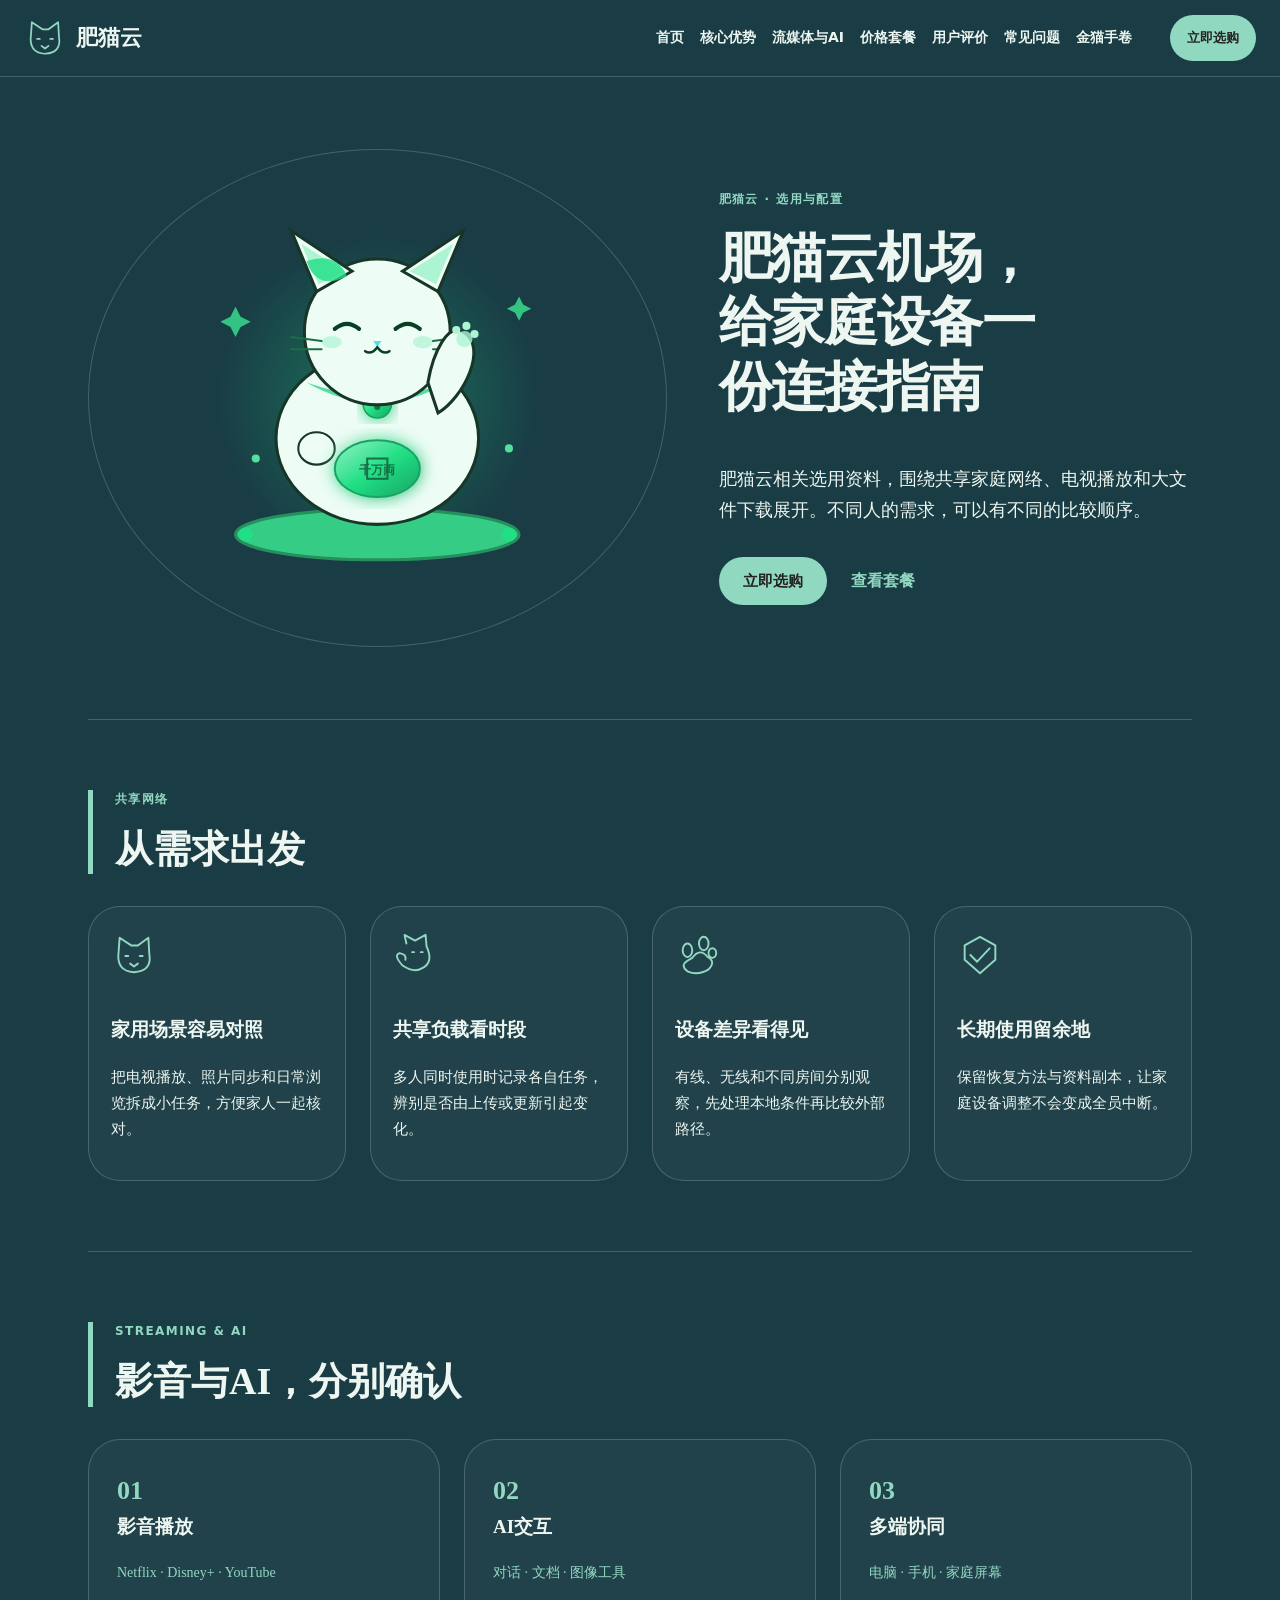
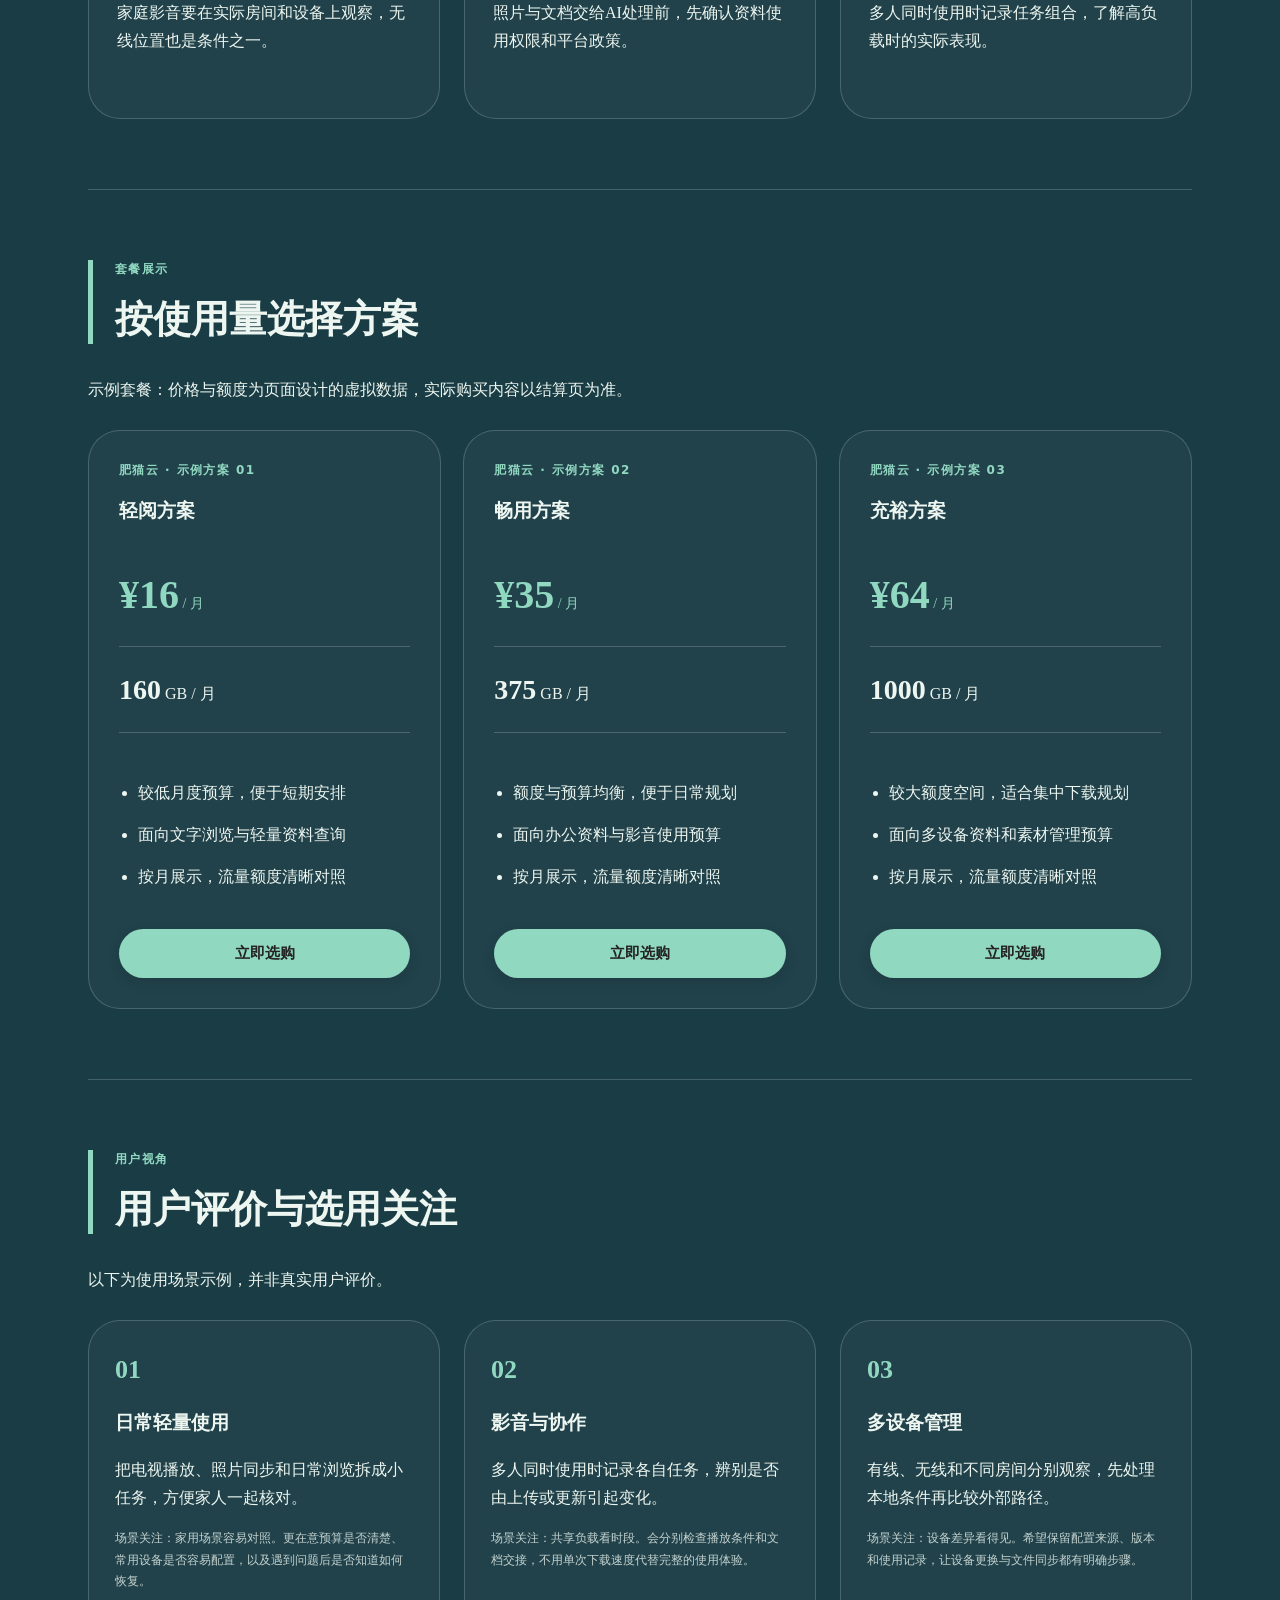
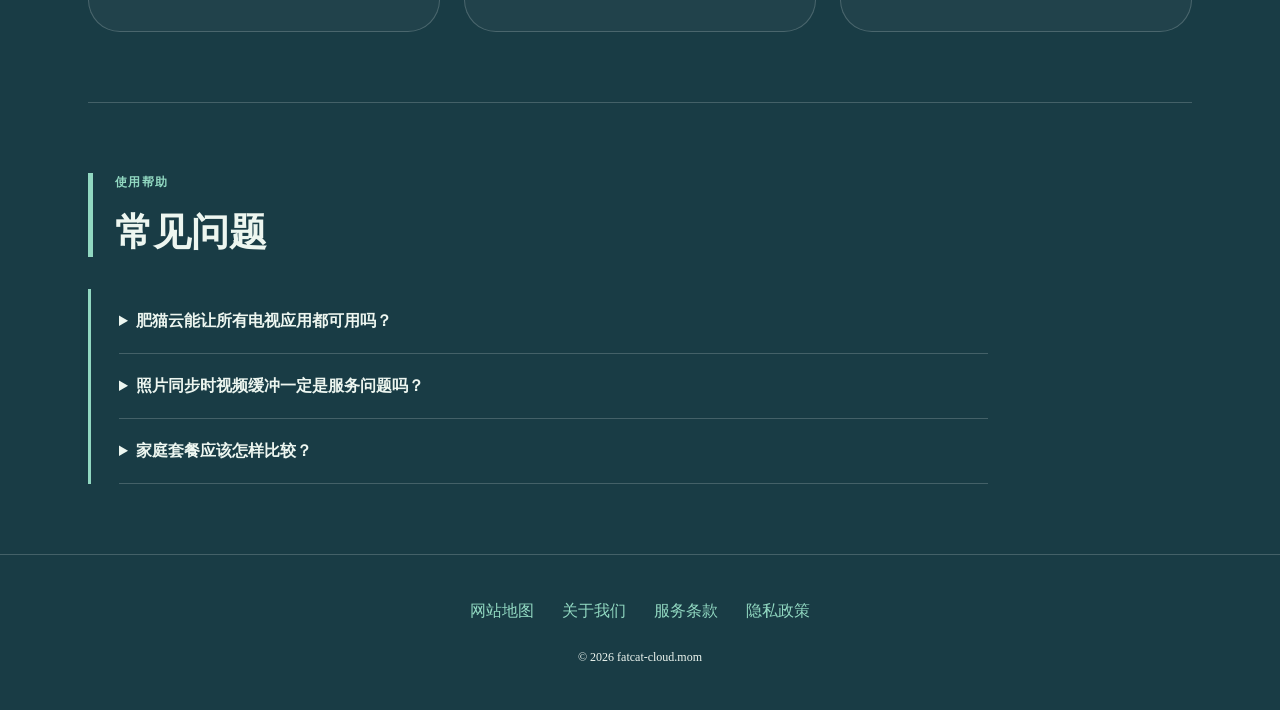
==== commit 9faf6352: "feat: add purchase CTA buttons to pricing section conforming to domain style" ====
--- a/index.html
+++ b/index.html
@@ -114,4 +114,7 @@
       <circle cx="356" cy="157" r="4" fill="#adf4d2" />
     </g>
   </g>
-</svg></div></section><section id="features" class="section "><div class="section-heading"><span class="eyebrow">共享网络</span><h2>从需求出发</h2></div><div class="features tiles"><div class="feature"><svg class="" viewBox="0 0 48 48" aria-hidden="true"><path d="M8 20L9 6L21 14H28L39 6L40 23Q43 41 24 42Q5 41 8 20Z M15 25H18 M30 25H33 M20 33L24 36L28 33" fill="none" stroke="currentColor" stroke-width="2" stroke-linecap="round" stroke-linejoin="round"/></svg><div><h3>家用场景容易对照</h3><p>把电视播放、照片同步和日常浏览拆成小任务，方便家人一起核对。</p></div></div><div class="feature"><svg class="" viewBox="0 0 48 48" aria-hidden="true"><path d="M14 12L12 3L23 9L34 3L35 15Q43 32 30 38Q22 43 10 35 M10 35Q0 24 7 22Q14 23 13 29 M20 21H22 M29 21H31" fill="none" stroke="currentColor" stroke-width="2" stroke-linecap="round" stroke-linejoin="round"/></svg><div><h3>共享负载看时段</h3><p>多人同时使用时记录各自任务，辨别是否由上传或更新引起变化。</p></div></div><div class="feature"><svg class="" viewBox="0 0 48 48" aria-hidden="true"><path d="M13 30Q5 35 13 41Q24 46 35 39Q43 31 34 26Q26 16 18 27Z M8 19a5 7 0 1 0 10 0a5 7 0 1 0-10 0 M25 12a5 7 0 1 0 10 0a5 7 0 1 0-10 0 M35 22a4 5 0 1 0 8 0a4 5 0 1 0-8 0" fill="none" stroke="currentColor" stroke-width="2" stroke-linecap="round" stroke-linejoin="round"/></svg><div><h3>设备差异看得见</h3><p>有线、无线和不同房间分别观察，先处理本地条件再比较外部路径。</p></div></div><div class="feature"><svg class="" viewBox="0 0 48 48" aria-hidden="true"><path d="M24 5L40 14V29L24 43L8 29V14Z M14 24L21 31L34 17" fill="none" stroke="currentColor" stroke-width="2" stroke-linecap="round" stroke-linejoin="round"/></svg><div><h3>长期使用留余地</h3><p>保留恢复方法与资料副本，让家庭设备调整不会变成全员中断。</p></div></div></div></section><section id="streaming" class="section "><div class="section-heading"><span class="eyebrow">STREAMING & AI</span><h2>影音与AI，分别确认</h2></div><div class="use-cases columns"><div class="use-case"><span class="item-no">01</span><h3>影音播放</h3><p class="platforms">Netflix · Disney+ · YouTube</p><p>家庭影音要在实际房间和设备上观察，无线位置也是条件之一。</p></div><div class="use-case"><span class="item-no">02</span><h3>AI交互</h3><p class="platforms">对话 · 文档 · 图像工具</p><p>照片与文档交给AI处理前，先确认资料使用权限和平台政策。</p></div><div class="use-case"><span class="item-no">03</span><h3>多端协同</h3><p class="platforms">电脑 · 手机 · 家庭屏幕</p><p>多人同时使用时记录任务组合，了解高负载时的实际表现。</p></div></div></section><section id="pricing" class="section"><div class="section-heading"><span class="eyebrow">套餐展示</span><h2>按使用量选择方案</h2></div><p class="section-intro">示例套餐：价格与额度为页面设计的虚拟数据，实际购买内容以结算页为准。</p><div class="plans cards"><div class="plan"><span class="eyebrow">肥猫云 · 示例方案 01</span><h3>轻阅方案</h3><p class="price-value">¥16<small> / 月</small></p><p class="quota"><strong>160</strong> GB / 月</p><ul><li>较低月度预算，便于短期安排</li><li>面向文字浏览与轻量资料查询</li><li>按月展示，流量额度清晰对照</li></ul></div><div class="plan"><span class="eyebrow">肥猫云 · 示例方案 02</span><h3>畅用方案</h3><p class="price-value">¥35<small> / 月</small></p><p class="quota"><strong>375</strong> GB / 月</p><ul><li>额度与预算均衡，便于日常规划</li><li>面向办公资料与影音使用预算</li><li>按月展示，流量额度清晰对照</li></ul></div><div class="plan"><span class="eyebrow">肥猫云 · 示例方案 03</span><h3>充裕方案</h3><p class="price-value">¥64<small> / 月</small></p><p class="quota"><strong>1000</strong> GB / 月</p><ul><li>较大额度空间，适合集中下载规划</li><li>面向多设备资料和素材管理预算</li><li>按月展示，流量额度清晰对照</li></ul></div></div></section><section id="testimonials" class="section"><div class="section-heading"><span class="eyebrow">用户视角</span><h2>用户评价与选用关注</h2></div><p class="section-intro">以下为使用场景示例，并非真实用户评价。</p><div class="reviews"><div class="review"><span class="review-mark">01</span><h3>日常轻量使用</h3><p>把电视播放、照片同步和日常浏览拆成小任务，方便家人一起核对。</p><p class="small">场景关注：家用场景容易对照。更在意预算是否清楚、常用设备是否容易配置，以及遇到问题后是否知道如何恢复。</p></div><div class="review"><span class="review-mark">02</span><h3>影音与协作</h3><p>多人同时使用时记录各自任务，辨别是否由上传或更新引起变化。</p><p class="small">场景关注：共享负载看时段。会分别检查播放条件和文档交接，不用单次下载速度代替完整的使用体验。</p></div><div class="review"><span class="review-mark">03</span><h3>多设备管理</h3><p>有线、无线和不同房间分别观察，先处理本地条件再比较外部路径。</p><p class="small">场景关注：设备差异看得见。希望保留配置来源、版本和使用记录，让设备更换与文件同步都有明确步骤。</p></div></div></section><section id="faq" class="section "><div class="section-heading"><span class="eyebrow">使用帮助</span><h2>常见问题</h2></div><div class="faq-list"><details><summary>肥猫云能让所有电视应用都可用吗？</summary><p>不能作这种保证。账号资格、设备支持与平台条件需要独立确认。</p></details><details><summary>照片同步时视频缓冲一定是服务问题吗？</summary><p>应先暂停同步作对照，判断家庭负载与无线环境，再整理证据。</p></details><details><summary>家庭套餐应该怎样比较？</summary><p>核对实际设备限制、流量周期与费用来源；本页三项为示例方案，实际购买前应核对交易条款。</p></details></div></section></main><footer class="site-footer"><nav aria-label="页脚导航"><a href="sitemap.html">网站地图</a><a href="about.html">关于我们</a><a href="terms.html">服务条款</a><a href="privacy.html">隐私政策</a></nav><p>© 2026 fatcat-cloud.mom</p></footer></body></html>+</svg></div></section><section id="features" class="section "><div class="section-heading"><span class="eyebrow">共享网络</span><h2>从需求出发</h2></div><div class="features tiles"><div class="feature"><svg class="" viewBox="0 0 48 48" aria-hidden="true"><path d="M8 20L9 6L21 14H28L39 6L40 23Q43 41 24 42Q5 41 8 20Z M15 25H18 M30 25H33 M20 33L24 36L28 33" fill="none" stroke="currentColor" stroke-width="2" stroke-linecap="round" stroke-linejoin="round"/></svg><div><h3>家用场景容易对照</h3><p>把电视播放、照片同步和日常浏览拆成小任务，方便家人一起核对。</p></div></div><div class="feature"><svg class="" viewBox="0 0 48 48" aria-hidden="true"><path d="M14 12L12 3L23 9L34 3L35 15Q43 32 30 38Q22 43 10 35 M10 35Q0 24 7 22Q14 23 13 29 M20 21H22 M29 21H31" fill="none" stroke="currentColor" stroke-width="2" stroke-linecap="round" stroke-linejoin="round"/></svg><div><h3>共享负载看时段</h3><p>多人同时使用时记录各自任务，辨别是否由上传或更新引起变化。</p></div></div><div class="feature"><svg class="" viewBox="0 0 48 48" aria-hidden="true"><path d="M13 30Q5 35 13 41Q24 46 35 39Q43 31 34 26Q26 16 18 27Z M8 19a5 7 0 1 0 10 0a5 7 0 1 0-10 0 M25 12a5 7 0 1 0 10 0a5 7 0 1 0-10 0 M35 22a4 5 0 1 0 8 0a4 5 0 1 0-8 0" fill="none" stroke="currentColor" stroke-width="2" stroke-linecap="round" stroke-linejoin="round"/></svg><div><h3>设备差异看得见</h3><p>有线、无线和不同房间分别观察，先处理本地条件再比较外部路径。</p></div></div><div class="feature"><svg class="" viewBox="0 0 48 48" aria-hidden="true"><path d="M24 5L40 14V29L24 43L8 29V14Z M14 24L21 31L34 17" fill="none" stroke="currentColor" stroke-width="2" stroke-linecap="round" stroke-linejoin="round"/></svg><div><h3>长期使用留余地</h3><p>保留恢复方法与资料副本，让家庭设备调整不会变成全员中断。</p></div></div></div></section><section id="streaming" class="section "><div class="section-heading"><span class="eyebrow">STREAMING & AI</span><h2>影音与AI，分别确认</h2></div><div class="use-cases columns"><div class="use-case"><span class="item-no">01</span><h3>影音播放</h3><p class="platforms">Netflix · Disney+ · YouTube</p><p>家庭影音要在实际房间和设备上观察，无线位置也是条件之一。</p></div><div class="use-case"><span class="item-no">02</span><h3>AI交互</h3><p class="platforms">对话 · 文档 · 图像工具</p><p>照片与文档交给AI处理前，先确认资料使用权限和平台政策。</p></div><div class="use-case"><span class="item-no">03</span><h3>多端协同</h3><p class="platforms">电脑 · 手机 · 家庭屏幕</p><p>多人同时使用时记录任务组合，了解高负载时的实际表现。</p></div></div></section><section id="pricing" class="section"><div class="section-heading"><span class="eyebrow">套餐展示</span><h2>按使用量选择方案</h2></div><p class="section-intro">示例套餐：价格与额度为页面设计的虚拟数据，实际购买内容以结算页为准。</p><div class="plans cards"><div class="plan"><span class="eyebrow">肥猫云 · 示例方案 01</span><h3>轻阅方案</h3><p class="price-value">¥16<small> / 月</small></p><p class="quota"><strong>160</strong> GB / 月</p><ul><li>较低月度预算，便于短期安排</li><li>面向文字浏览与轻量资料查询</li><li>按月展示，流量额度清晰对照</li></ul>  <a class="button" href="https://ww012.twilightaff.com/#/?code=A56DH1Af" target="_blank" rel="sponsored nofollow noopener">立即选购</a>
+</div><div class="plan"><span class="eyebrow">肥猫云 · 示例方案 02</span><h3>畅用方案</h3><p class="price-value">¥35<small> / 月</small></p><p class="quota"><strong>375</strong> GB / 月</p><ul><li>额度与预算均衡，便于日常规划</li><li>面向办公资料与影音使用预算</li><li>按月展示，流量额度清晰对照</li></ul>  <a class="button" href="https://ww012.twilightaff.com/#/?code=A56DH1Af" target="_blank" rel="sponsored nofollow noopener">立即选购</a>
+</div><div class="plan"><span class="eyebrow">肥猫云 · 示例方案 03</span><h3>充裕方案</h3><p class="price-value">¥64<small> / 月</small></p><p class="quota"><strong>1000</strong> GB / 月</p><ul><li>较大额度空间，适合集中下载规划</li><li>面向多设备资料和素材管理预算</li><li>按月展示，流量额度清晰对照</li></ul>  <a class="button" href="https://ww012.twilightaff.com/#/?code=A56DH1Af" target="_blank" rel="sponsored nofollow noopener">立即选购</a>
+</div></div></section><section id="testimonials" class="section"><div class="section-heading"><span class="eyebrow">用户视角</span><h2>用户评价与选用关注</h2></div><p class="section-intro">以下为使用场景示例，并非真实用户评价。</p><div class="reviews"><div class="review"><span class="review-mark">01</span><h3>日常轻量使用</h3><p>把电视播放、照片同步和日常浏览拆成小任务，方便家人一起核对。</p><p class="small">场景关注：家用场景容易对照。更在意预算是否清楚、常用设备是否容易配置，以及遇到问题后是否知道如何恢复。</p></div><div class="review"><span class="review-mark">02</span><h3>影音与协作</h3><p>多人同时使用时记录各自任务，辨别是否由上传或更新引起变化。</p><p class="small">场景关注：共享负载看时段。会分别检查播放条件和文档交接，不用单次下载速度代替完整的使用体验。</p></div><div class="review"><span class="review-mark">03</span><h3>多设备管理</h3><p>有线、无线和不同房间分别观察，先处理本地条件再比较外部路径。</p><p class="small">场景关注：设备差异看得见。希望保留配置来源、版本和使用记录，让设备更换与文件同步都有明确步骤。</p></div></div></section><section id="faq" class="section "><div class="section-heading"><span class="eyebrow">使用帮助</span><h2>常见问题</h2></div><div class="faq-list"><details><summary>肥猫云能让所有电视应用都可用吗？</summary><p>不能作这种保证。账号资格、设备支持与平台条件需要独立确认。</p></details><details><summary>照片同步时视频缓冲一定是服务问题吗？</summary><p>应先暂停同步作对照，判断家庭负载与无线环境，再整理证据。</p></details><details><summary>家庭套餐应该怎样比较？</summary><p>核对实际设备限制、流量周期与费用来源；本页三项为示例方案，实际购买前应核对交易条款。</p></details></div></section></main><footer class="site-footer"><nav aria-label="页脚导航"><a href="sitemap.html">网站地图</a><a href="about.html">关于我们</a><a href="terms.html">服务条款</a><a href="privacy.html">隐私政策</a></nav><p>© 2026 fatcat-cloud.mom</p></footer></body></html>
--- a/style.css
+++ b/style.css
@@ -185,3 +185,17 @@
   z-index: 2 !important;
   cursor: pointer !important;
 }
+
+/* 4. Pricing Plan Purchase Button */
+.plan .button {
+  width: 100% !important;
+  margin-top: 24px !important;
+  text-align: center !important;
+  box-shadow: 0 4px 14px rgba(0, 0, 0, 0.12) !important;
+  transition: transform 0.2s ease, filter 0.2s ease, box-shadow 0.2s ease !important;
+}
+.plan .button:hover {
+  transform: translateY(-2px) !important;
+  filter: brightness(0.92) !important;
+  box-shadow: 0 6px 18px rgba(0, 0, 0, 0.18) !important;
+}
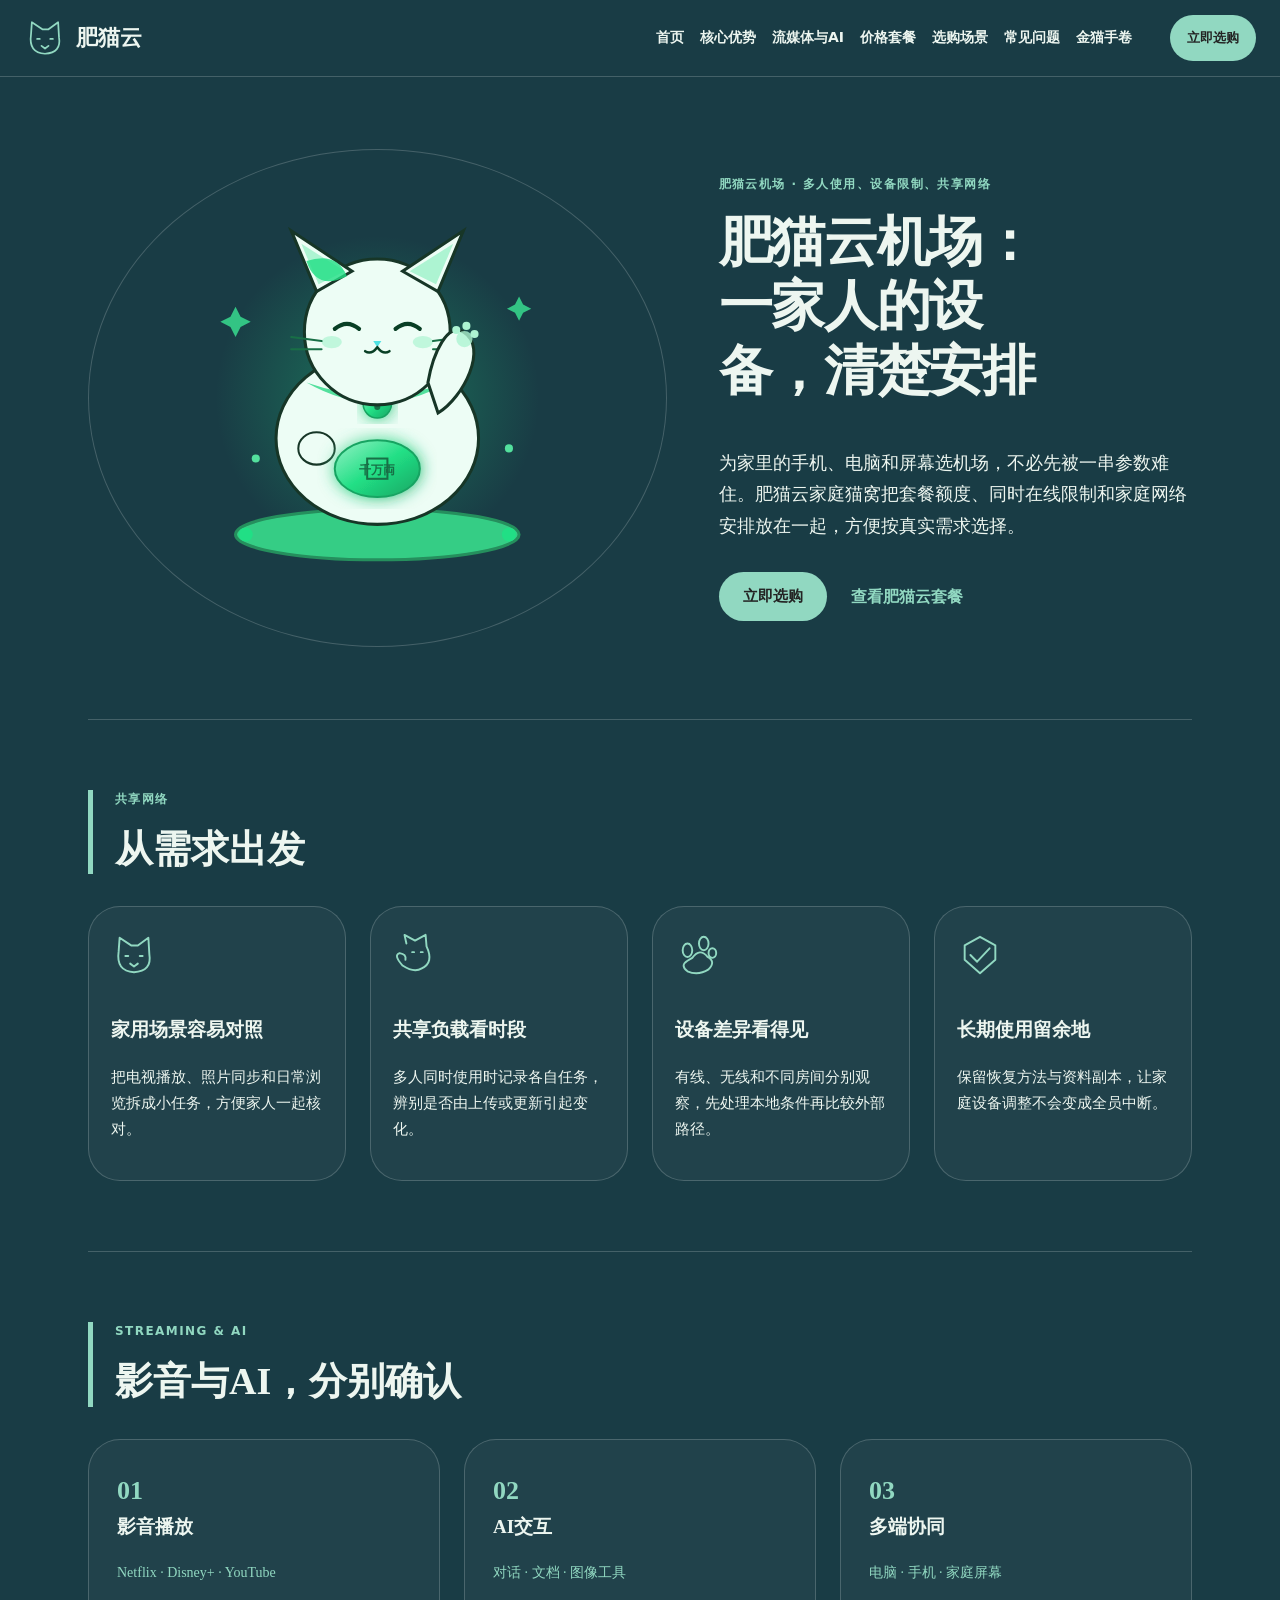
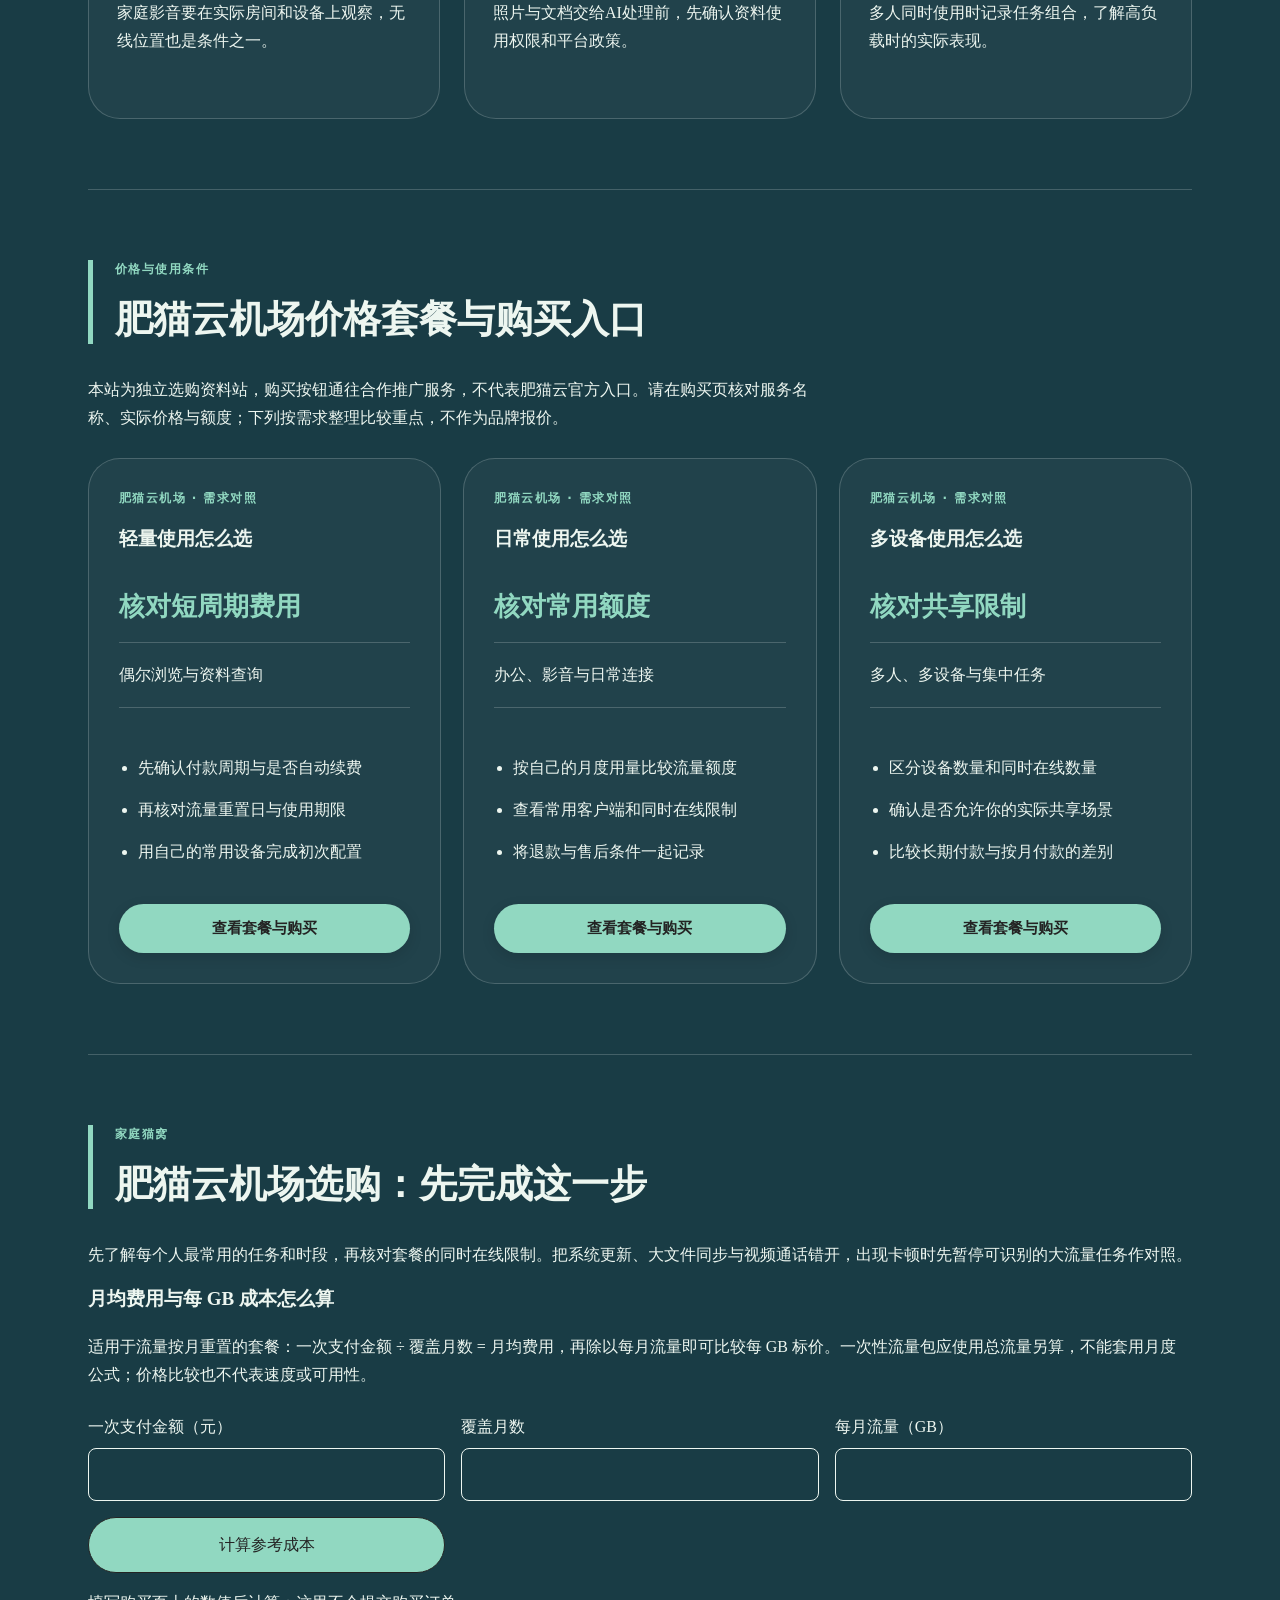
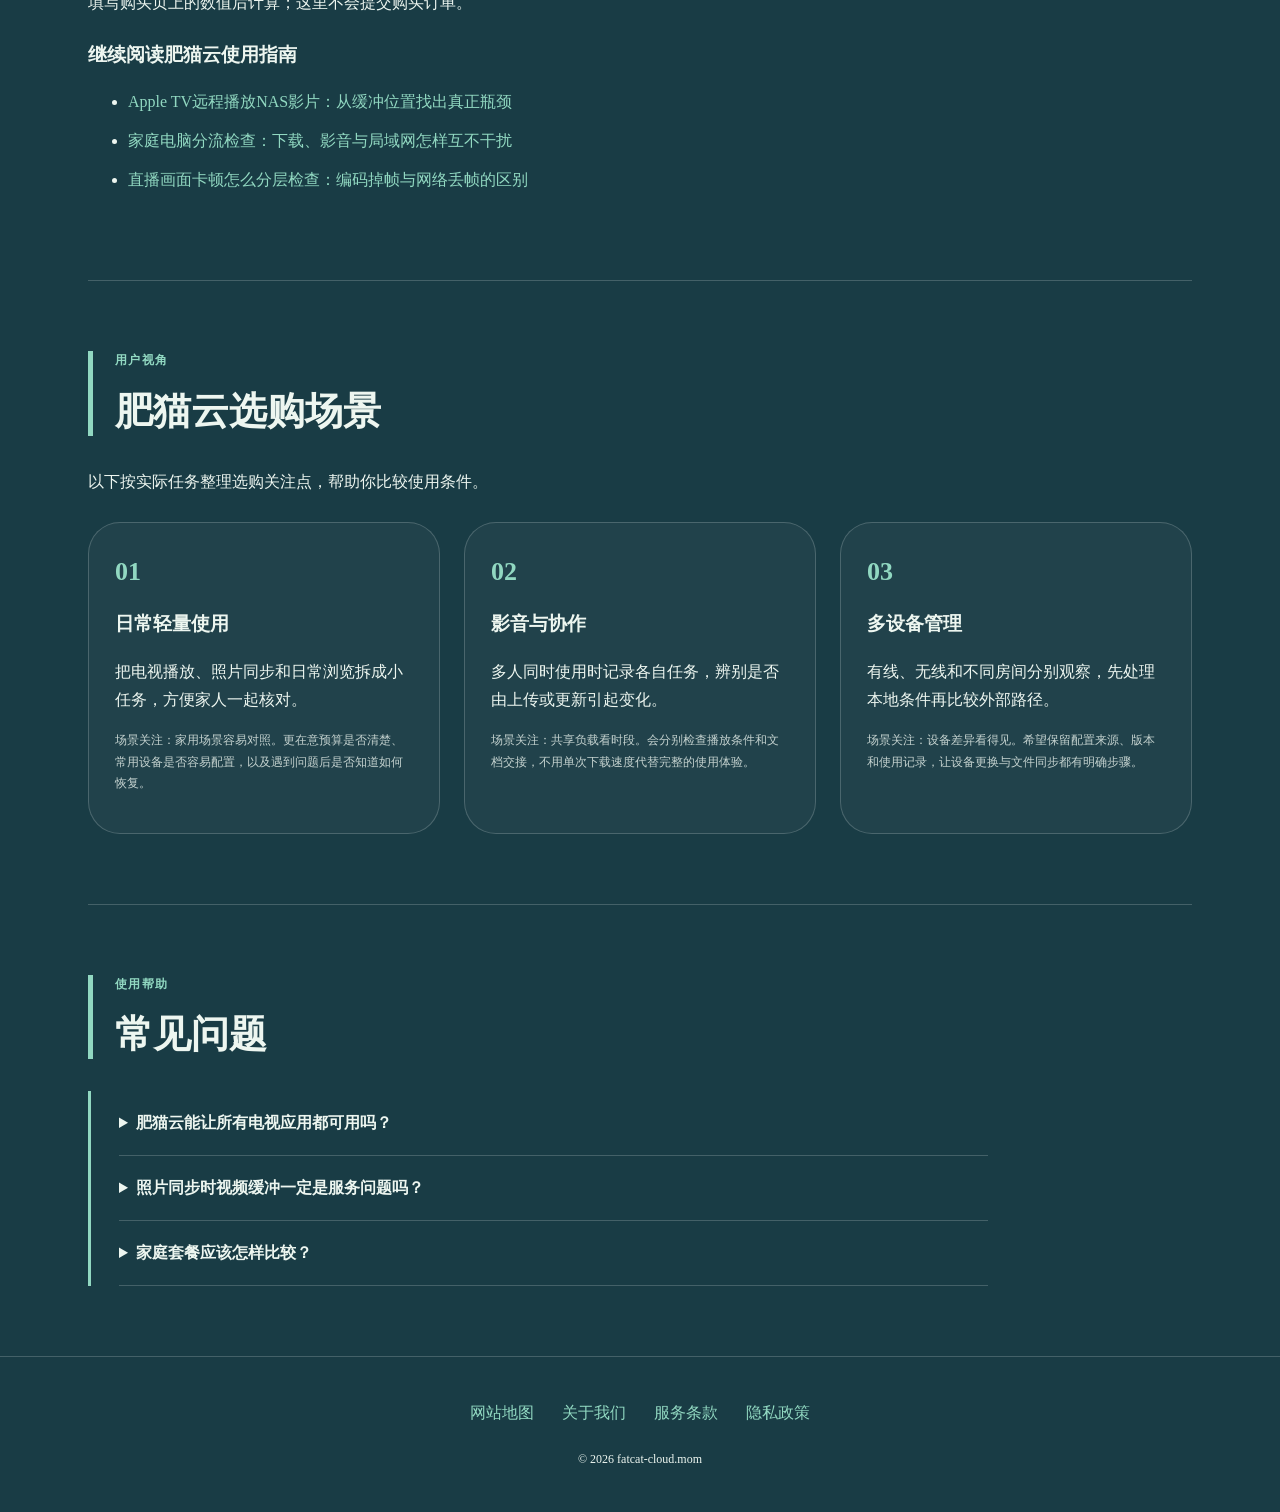
==== commit 1fc8bf24: "Improve airport search intent and package guidance" ====
--- a/index.html
+++ b/index.html
@@ -1,120 +1,152 @@
-<!DOCTYPE html>
-<html lang="zh-CN"><head><meta charset="UTF-8"><meta name="viewport" content="width=device-width,initial-scale=1"><title>肥猫云机场，给家庭设备一份连接指南｜选用指南</title><meta name="description" content="肥猫云相关选用资料，围绕共享家庭网络、电视播放和大文件下载展开。不同人的需求，可以有不同的比较顺序。"><meta name="keywords" content="肥猫云,肥猫云机场，给家庭设备一份连接指南,金猫手卷,网络使用指南"><link rel="canonical" href="https://fatcat-cloud.mom/"><meta property="og:type" content="website"><meta property="og:title" content="肥猫云机场，给家庭设备一份连接指南｜选用指南"><meta property="og:description" content="肥猫云相关选用资料，围绕共享家庭网络、电视播放和大文件下载展开。不同人的需求，可以有不同的比较顺序。"><meta property="og:url" content="https://fatcat-cloud.mom/"><meta property="og:image" content="https://fatcat-cloud.mom/share.png"><meta property="og:locale" content="zh_CN"><link rel="icon" href="favicon.svg" type="image/svg+xml"><link rel="stylesheet" href="style.css"><script defer src="menu.js"></script><script type="application/ld+json">{"@context": "https://schema.org", "@type": "WebPage", "name": "肥猫云机场，给家庭设备一份连接指南｜选用指南", "url": "https://fatcat-cloud.mom/", "description": "肥猫云相关选用资料，围绕共享家庭网络、电视播放和大文件下载展开。不同人的需求，可以有不同的比较顺序。", "inLanguage": "zh-CN"}</script></head><body class="site-6 hero-A review-0 faq-2 nav-1"><header class="site-header"><div class="nav-wrap"><a class="brand" href="index.html"><svg class="brand-mark" viewBox="0 0 48 48" aria-hidden="true"><path d="M8 20L9 6L21 14H28L39 6L40 23Q43 41 24 42Q5 41 8 20Z M15 25H18 M30 25H33 M20 33L24 36L28 33" fill="none" stroke="currentColor" stroke-width="2" stroke-linecap="round" stroke-linejoin="round"/></svg><span>肥猫云</span></a><nav id="site-menu" aria-label="主导航"><a href="index.html">首页</a><a href="index.html#features">核心优势</a><a href="index.html#streaming">流媒体与AI</a><a href="index.html#pricing">价格套餐</a><a href="index.html#testimonials">用户评价</a><a href="index.html#faq">常见问题</a><a href="fatcat-fortune-scroll.html">金猫手卷</a></nav><div class="nav-actions"><a class="button compact" href="https://ww012.twilightaff.com/#/?code=A56DH1Af" target="_blank" rel="sponsored nofollow noopener">立即选购</a><button type="button" class="menu-toggle" aria-label="切换主导航菜单" aria-controls="site-menu" aria-expanded="false"><span></span><span></span></button></div></div></header><main class="site-main"><section class="hero-section"><div class="hero-copy"><span class="eyebrow">肥猫云 · 选用与配置</span><h1>肥猫云机场，给家庭设备一份连接指南</h1><p class="hero-intro">肥猫云相关选用资料，围绕共享家庭网络、电视播放和大文件下载展开。不同人的需求，可以有不同的比较顺序。</p><div class="hero-actions"><a class="button" href="https://ww012.twilightaff.com/#/?code=A56DH1Af" target="_blank" rel="sponsored nofollow noopener">立即选购</a><a class="text-button" href="#pricing">查看套餐</a></div></div><div class="hero-art" role="img" aria-label="肥猫云品牌动画"><svg viewBox="0 0 520 440" width="100%" height="100%" xmlns="http://www.w3.org/2000/svg" style="max-height: 400px;">
-  <defs>
-    <radialGradient id="goldGlow" cx="50%" cy="50%" r="50%">
-      <stop offset="0%" stop-color="#21df85" stop-opacity="0.35"/>
-      <stop offset="100%" stop-color="#21df85" stop-opacity="0"/>
-    </radialGradient>
-    <linearGradient id="coinGrad" x1="0" y1="0" x2="1" y2="1">
-      <stop offset="0%" stop-color="#96f2c6"/>
-      <stop offset="50%" stop-color="#21df85"/>
-      <stop offset="100%" stop-color="#19a462"/>
-    </linearGradient>
-    <filter id="catGlow" x="-20%" y="-20%" width="140%" height="140%">
-      <feGaussianBlur stdDeviation="8" result="blur" />
-      <feComposite in="SourceGraphic" in2="blur" operator="over" />
-    </filter>
-  </defs>
-  <style>
-    @keyframes catWave {
-      0%, 100% { transform: rotate(0deg); }
-      25% { transform: rotate(-18deg); }
-      75% { transform: rotate(8deg); }
-    }
-    @keyframes fatFloat {
-      0%, 100% { transform: translateY(0px); }
-      50% { transform: translateY(-10px); }
-    }
-    @keyframes coinSpin {
-      0%, 100% { transform: scale(1); }
-      50% { transform: scale(1.08); }
-    }
-    @keyframes sparkleFloat {
-      0%, 100% { opacity: 0.2; transform: translateY(0px) scale(0.8); }
-      50% { opacity: 1; transform: translateY(-15px) scale(1.2); }
-    }
-    .fortune-body { animation: fatFloat 4.5s ease-in-out infinite; transform-origin: center; }
-    .waving-paw { animation: catWave 2.8s ease-in-out infinite; transform-origin: 325px 230px; }
-    .big-coin { animation: coinSpin 3s ease-in-out infinite; transform-origin: 260px 290px; }
-    .sparkle-1 { animation: sparkleFloat 3s ease-in-out infinite; }
-    .sparkle-2 { animation: sparkleFloat 3.5s ease-in-out infinite 1s; }
-  </style>
-
-  <!-- Warm Golden Aura -->
-  <circle cx="260" cy="220" r="160" fill="url(#goldGlow)" />
-
-  <!-- Floating Golden Sparkles -->
-  <g fill="#39e694">
-    <polygon points="120,130 125,140 135,145 125,150 120,160 115,150 105,145 115,140" class="sparkle-1" opacity="0.8" />
-    <polygon points="400,120 404,128 412,132 404,136 400,144 396,136 388,132 396,128" class="sparkle-2" opacity="0.8" />
-    <circle cx="140" cy="280" r="4" class="sparkle-2" fill="#53e09d" />
-    <circle cx="390" cy="270" r="4" class="sparkle-1" fill="#53e09d" />
-  </g>
-
-  <!-- Big Chubby Fortune Cat -->
-  <g class="fortune-body">
-    <!-- Red Silk Cushion under Cat -->
-    <ellipse cx="260" cy="355" rx="140" ry="25" fill="#35cd85" stroke="#258f5d" stroke-width="3" />
-    <circle cx="130" cy="355" r="7" fill="#21df85" />
-    <circle cx="390" cy="355" r="7" fill="#21df85" />
-
-    <!-- Plump Round Body -->
-    <ellipse cx="260" cy="260" rx="100" ry="85" fill="#edfdf5" stroke="#173627" stroke-width="3" />
-
-    <!-- Cute Red Collar & Golden Bell -->
-    <path d="M190 205 Q260 230 330 205 Q260 245 190 205 Z" fill="#53e09d" />
-    <circle cx="260" cy="226" r="14" fill="url(#coinGrad)" stroke="#19a462" stroke-width="1.5" filter="url(#catGlow)" />
-    <circle cx="260" cy="229" r="3" fill="#186f46" />
-
-    <!-- Big Round Head -->
-    <circle cx="260" cy="155" r="72" fill="#edfdf5" stroke="#173627" stroke-width="3" />
-
-    <!-- Cat Ears with Pink Inner -->
-    <polygon points="200,115 175,55 235,95" fill="#edfdf5" stroke="#173627" stroke-width="3" />
-    <polygon points="202,108 185,68 228,95" fill="#adf4d2" />
-
-    <polygon points="320,115 345,55 285,95" fill="#edfdf5" stroke="#173627" stroke-width="3" />
-    <polygon points="318,108 335,68 292,95" fill="#adf4d2" />
-
-    <!-- Calico Pattern Patch on Ear -->
-    <path d="M190 85 Q220 75 230 100 Q200 115 190 85 Z" fill="#21df85" opacity="0.8" />
-
-    <!-- Cute Smiling Eyes (Curved Lines) -->
-    <path d="M218 152 Q230 142 242 152" fill="none" stroke="#093f25" stroke-width="4" stroke-linecap="round" />
-    <path d="M278 152 Q290 142 302 152" fill="none" stroke="#093f25" stroke-width="4" stroke-linecap="round" />
-
-    <!-- Pink Blushing Cheeks -->
-    <ellipse cx="215" cy="165" rx="10" ry="6" fill="#adf4d2" opacity="0.7" />
-    <ellipse cx="305" cy="165" rx="10" ry="6" fill="#adf4d2" opacity="0.7" />
-
-    <!-- Tiny Nose and Whisker Smile -->
-    <polygon points="256,164 264,164 260,170" fill="#50e2e3" />
-    <path d="M260 170 Q254 178 248 174 M260 170 Q266 178 272 174" fill="none" stroke="#093f25" stroke-width="2.5" stroke-linecap="round" />
-
-    <!-- Whiskers -->
-    <line x1="175" y1="160" x2="205" y2="164" stroke="#186f46" stroke-width="2" stroke-linecap="round" />
-    <line x1="175" y1="172" x2="205" y2="172" stroke="#186f46" stroke-width="2" stroke-linecap="round" />
-    <line x1="345" y1="160" x2="315" y2="164" stroke="#186f46" stroke-width="2" stroke-linecap="round" />
-    <line x1="345" y1="172" x2="315" y2="172" stroke="#186f46" stroke-width="2" stroke-linecap="round" />
-
-    <!-- Left Paw Holding Huge Gold Ingot / Koban Coin -->
-    <ellipse cx="200" cy="270" rx="18" ry="16" fill="#edfdf5" stroke="#173627" stroke-width="2" />
-    <g class="big-coin">
-      <ellipse cx="260" cy="290" rx="42" ry="28" fill="url(#coinGrad)" stroke="#19a462" stroke-width="2" filter="url(#catGlow)" />
-      <rect x="250" y="280" width="20" height="20" fill="none" stroke="#186f46" stroke-width="2" />
-      <text x="260" y="295" font-size="12" font-weight="900" fill="#186f46" text-anchor="middle" font-family="sans-serif">千万両</text>
-    </g>
-
-    <!-- Right Waving Paw (Inviting Fortune / Prosperity) -->
-    <g class="waving-paw">
-      <path d="M320 235 C345 220 370 170 345 155 C330 145 315 175 310 205 Z" fill="#edfdf5" stroke="#173627" stroke-width="3" />
-      <circle cx="346" cy="162" r="8" fill="#adf4d2" opacity="0.8" />
-      <circle cx="338" cy="153" r="4" fill="#adf4d2" />
-      <circle cx="348" cy="149" r="4" fill="#adf4d2" />
-      <circle cx="356" cy="157" r="4" fill="#adf4d2" />
-    </g>
-  </g>
-</svg></div></section><section id="features" class="section "><div class="section-heading"><span class="eyebrow">共享网络</span><h2>从需求出发</h2></div><div class="features tiles"><div class="feature"><svg class="" viewBox="0 0 48 48" aria-hidden="true"><path d="M8 20L9 6L21 14H28L39 6L40 23Q43 41 24 42Q5 41 8 20Z M15 25H18 M30 25H33 M20 33L24 36L28 33" fill="none" stroke="currentColor" stroke-width="2" stroke-linecap="round" stroke-linejoin="round"/></svg><div><h3>家用场景容易对照</h3><p>把电视播放、照片同步和日常浏览拆成小任务，方便家人一起核对。</p></div></div><div class="feature"><svg class="" viewBox="0 0 48 48" aria-hidden="true"><path d="M14 12L12 3L23 9L34 3L35 15Q43 32 30 38Q22 43 10 35 M10 35Q0 24 7 22Q14 23 13 29 M20 21H22 M29 21H31" fill="none" stroke="currentColor" stroke-width="2" stroke-linecap="round" stroke-linejoin="round"/></svg><div><h3>共享负载看时段</h3><p>多人同时使用时记录各自任务，辨别是否由上传或更新引起变化。</p></div></div><div class="feature"><svg class="" viewBox="0 0 48 48" aria-hidden="true"><path d="M13 30Q5 35 13 41Q24 46 35 39Q43 31 34 26Q26 16 18 27Z M8 19a5 7 0 1 0 10 0a5 7 0 1 0-10 0 M25 12a5 7 0 1 0 10 0a5 7 0 1 0-10 0 M35 22a4 5 0 1 0 8 0a4 5 0 1 0-8 0" fill="none" stroke="currentColor" stroke-width="2" stroke-linecap="round" stroke-linejoin="round"/></svg><div><h3>设备差异看得见</h3><p>有线、无线和不同房间分别观察，先处理本地条件再比较外部路径。</p></div></div><div class="feature"><svg class="" viewBox="0 0 48 48" aria-hidden="true"><path d="M24 5L40 14V29L24 43L8 29V14Z M14 24L21 31L34 17" fill="none" stroke="currentColor" stroke-width="2" stroke-linecap="round" stroke-linejoin="round"/></svg><div><h3>长期使用留余地</h3><p>保留恢复方法与资料副本，让家庭设备调整不会变成全员中断。</p></div></div></div></section><section id="streaming" class="section "><div class="section-heading"><span class="eyebrow">STREAMING & AI</span><h2>影音与AI，分别确认</h2></div><div class="use-cases columns"><div class="use-case"><span class="item-no">01</span><h3>影音播放</h3><p class="platforms">Netflix · Disney+ · YouTube</p><p>家庭影音要在实际房间和设备上观察，无线位置也是条件之一。</p></div><div class="use-case"><span class="item-no">02</span><h3>AI交互</h3><p class="platforms">对话 · 文档 · 图像工具</p><p>照片与文档交给AI处理前，先确认资料使用权限和平台政策。</p></div><div class="use-case"><span class="item-no">03</span><h3>多端协同</h3><p class="platforms">电脑 · 手机 · 家庭屏幕</p><p>多人同时使用时记录任务组合，了解高负载时的实际表现。</p></div></div></section><section id="pricing" class="section"><div class="section-heading"><span class="eyebrow">套餐展示</span><h2>按使用量选择方案</h2></div><p class="section-intro">示例套餐：价格与额度为页面设计的虚拟数据，实际购买内容以结算页为准。</p><div class="plans cards"><div class="plan"><span class="eyebrow">肥猫云 · 示例方案 01</span><h3>轻阅方案</h3><p class="price-value">¥16<small> / 月</small></p><p class="quota"><strong>160</strong> GB / 月</p><ul><li>较低月度预算，便于短期安排</li><li>面向文字浏览与轻量资料查询</li><li>按月展示，流量额度清晰对照</li></ul>  <a class="button" href="https://ww012.twilightaff.com/#/?code=A56DH1Af" target="_blank" rel="sponsored nofollow noopener">立即选购</a>
-</div><div class="plan"><span class="eyebrow">肥猫云 · 示例方案 02</span><h3>畅用方案</h3><p class="price-value">¥35<small> / 月</small></p><p class="quota"><strong>375</strong> GB / 月</p><ul><li>额度与预算均衡，便于日常规划</li><li>面向办公资料与影音使用预算</li><li>按月展示，流量额度清晰对照</li></ul>  <a class="button" href="https://ww012.twilightaff.com/#/?code=A56DH1Af" target="_blank" rel="sponsored nofollow noopener">立即选购</a>
-</div><div class="plan"><span class="eyebrow">肥猫云 · 示例方案 03</span><h3>充裕方案</h3><p class="price-value">¥64<small> / 月</small></p><p class="quota"><strong>1000</strong> GB / 月</p><ul><li>较大额度空间，适合集中下载规划</li><li>面向多设备资料和素材管理预算</li><li>按月展示，流量额度清晰对照</li></ul>  <a class="button" href="https://ww012.twilightaff.com/#/?code=A56DH1Af" target="_blank" rel="sponsored nofollow noopener">立即选购</a>
-</div></div></section><section id="testimonials" class="section"><div class="section-heading"><span class="eyebrow">用户视角</span><h2>用户评价与选用关注</h2></div><p class="section-intro">以下为使用场景示例，并非真实用户评价。</p><div class="reviews"><div class="review"><span class="review-mark">01</span><h3>日常轻量使用</h3><p>把电视播放、照片同步和日常浏览拆成小任务，方便家人一起核对。</p><p class="small">场景关注：家用场景容易对照。更在意预算是否清楚、常用设备是否容易配置，以及遇到问题后是否知道如何恢复。</p></div><div class="review"><span class="review-mark">02</span><h3>影音与协作</h3><p>多人同时使用时记录各自任务，辨别是否由上传或更新引起变化。</p><p class="small">场景关注：共享负载看时段。会分别检查播放条件和文档交接，不用单次下载速度代替完整的使用体验。</p></div><div class="review"><span class="review-mark">03</span><h3>多设备管理</h3><p>有线、无线和不同房间分别观察，先处理本地条件再比较外部路径。</p><p class="small">场景关注：设备差异看得见。希望保留配置来源、版本和使用记录，让设备更换与文件同步都有明确步骤。</p></div></div></section><section id="faq" class="section "><div class="section-heading"><span class="eyebrow">使用帮助</span><h2>常见问题</h2></div><div class="faq-list"><details><summary>肥猫云能让所有电视应用都可用吗？</summary><p>不能作这种保证。账号资格、设备支持与平台条件需要独立确认。</p></details><details><summary>照片同步时视频缓冲一定是服务问题吗？</summary><p>应先暂停同步作对照，判断家庭负载与无线环境，再整理证据。</p></details><details><summary>家庭套餐应该怎样比较？</summary><p>核对实际设备限制、流量周期与费用来源；本页三项为示例方案，实际购买前应核对交易条款。</p></details></div></section></main><footer class="site-footer"><nav aria-label="页脚导航"><a href="sitemap.html">网站地图</a><a href="about.html">关于我们</a><a href="terms.html">服务条款</a><a href="privacy.html">隐私政策</a></nav><p>© 2026 fatcat-cloud.mom</p></footer></body></html>+<!DOCTYPE html>
+
+<html lang="zh-CN"><head><meta charset="utf-8"/><meta content="width=device-width,initial-scale=1" name="viewport"/><title>肥猫云机场家庭套餐选择｜多设备与共享网络指南</title><meta content="为家里的手机、电脑和屏幕选机场，不必先被一串参数难住。肥猫云家庭猫窝把套餐额度、同时在线限制和家庭网络安排放在一起，方便按真实需求选择。" name="description"/><link href="https://fatcat-cloud.mom/" rel="canonical"/><meta content="website" property="og:type"/><meta content="肥猫云机场家庭套餐选择｜多设备与共享网络指南" property="og:title"/><meta content="为家里的手机、电脑和屏幕选机场，不必先被一串参数难住。肥猫云家庭猫窝把套餐额度、同时在线限制和家庭网络安排放在一起，方便按真实需求选择。" property="og:description"/><meta content="https://fatcat-cloud.mom/" property="og:url"/><meta content="https://fatcat-cloud.mom/share.png" property="og:image"/><meta content="zh_CN" property="og:locale"/><link href="favicon.svg" rel="icon" type="image/svg+xml"/><link href="style.css" rel="stylesheet"/><script defer="" src="menu.js"></script><script type="application/ld+json">{"@context": "https://schema.org", "@type": "WebPage", "name": "肥猫云机场家庭套餐选择｜多设备与共享网络指南", "url": "https://fatcat-cloud.mom/", "description": "为家里的手机、电脑和屏幕选机场，不必先被一串参数难住。肥猫云家庭猫窝把套餐额度、同时在线限制和家庭网络安排放在一起，方便按真实需求选择。", "inLanguage": "zh-CN"}</script><link href="seo-guide.css" rel="stylesheet"/></head><body class="site-6 hero-A review-0 faq-2 nav-1"><header class="site-header"><div class="nav-wrap"><a class="brand" href="index.html"><svg aria-hidden="true" class="brand-mark" viewbox="0 0 48 48"><path d="M8 20L9 6L21 14H28L39 6L40 23Q43 41 24 42Q5 41 8 20Z M15 25H18 M30 25H33 M20 33L24 36L28 33" fill="none" stroke="currentColor" stroke-linecap="round" stroke-linejoin="round" stroke-width="2"></path></svg><span>肥猫云</span></a><nav aria-label="主导航" id="site-menu"><a href="index.html">首页</a><a href="index.html#features">核心优势</a><a href="index.html#streaming">流媒体与AI</a><a href="index.html#pricing">价格套餐</a><a href="index.html#testimonials">选购场景</a><a href="index.html#faq">常见问题</a><a href="fatcat-fortune-scroll.html">金猫手卷</a></nav><div class="nav-actions"><a class="button compact" href="https://ww012.twilightaff.com/#/?code=A56DH1Af" rel="sponsored nofollow noopener" target="_blank">立即选购</a><button aria-controls="site-menu" aria-expanded="false" aria-label="切换主导航菜单" class="menu-toggle" type="button"><span></span><span></span></button></div></div></header><main class="site-main"><section class="hero-section"><div class="hero-copy"><span class="eyebrow">肥猫云机场 · 多人使用、设备限制、共享网络</span><h1>肥猫云机场：一家人的设备，清楚安排</h1><p class="hero-intro">为家里的手机、电脑和屏幕选机场，不必先被一串参数难住。肥猫云家庭猫窝把套餐额度、同时在线限制和家庭网络安排放在一起，方便按真实需求选择。</p><div class="hero-actions"><a class="button" href="https://ww012.twilightaff.com/#/?code=A56DH1Af" rel="sponsored nofollow noopener" target="_blank">立即选购</a><a class="text-button" href="#pricing">查看肥猫云套餐</a></div></div><div aria-label="肥猫云品牌动画" class="hero-art" role="img"><svg height="100%" style="max-height: 400px;" viewbox="0 0 520 440" width="100%" xmlns="http://www.w3.org/2000/svg">
+<defs>
+<radialgradient cx="50%" cy="50%" id="goldGlow" r="50%">
+<stop offset="0%" stop-color="#21df85" stop-opacity="0.35"></stop>
+<stop offset="100%" stop-color="#21df85" stop-opacity="0"></stop>
+</radialgradient>
+<lineargradient id="coinGrad" x1="0" x2="1" y1="0" y2="1">
+<stop offset="0%" stop-color="#96f2c6"></stop>
+<stop offset="50%" stop-color="#21df85"></stop>
+<stop offset="100%" stop-color="#19a462"></stop>
+</lineargradient>
+<filter height="140%" id="catGlow" width="140%" x="-20%" y="-20%">
+<fegaussianblur result="blur" stddeviation="8"></fegaussianblur>
+<fecomposite in="SourceGraphic" in2="blur" operator="over"></fecomposite>
+</filter>
+</defs>
+<style>++
+    @keyframes catWave {++
+      0%, 100% { transform: rotate(0deg); }++
+      25% { transform: rotate(-18deg); }++
+      75% { transform: rotate(8deg); }++
+    }++
+    @keyframes fatFloat {++
+      0%, 100% { transform: translateY(0px); }++
+      50% { transform: translateY(-10px); }++
+    }++
+    @keyframes coinSpin {++
+      0%, 100% { transform: scale(1); }++
+      50% { transform: scale(1.08); }++
+    }++
+    @keyframes sparkleFloat {++
+      0%, 100% { opacity: 0.2; transform: translateY(0px) scale(0.8); }++
+      50% { opacity: 1; transform: translateY(-15px) scale(1.2); }++
+    }++
+    .fortune-body { animation: fatFloat 4.5s ease-in-out infinite; transform-origin: center; }++
+    .waving-paw { animation: catWave 2.8s ease-in-out infinite; transform-origin: 325px 230px; }++
+    .big-coin { animation: coinSpin 3s ease-in-out infinite; transform-origin: 260px 290px; }++
+    .sparkle-1 { animation: sparkleFloat 3s ease-in-out infinite; }++
+    .sparkle-2 { animation: sparkleFloat 3.5s ease-in-out infinite 1s; }++
+  </style>
+<!-- Warm Golden Aura -->
+<circle cx="260" cy="220" fill="url(#goldGlow)" r="160"></circle>
+<!-- Floating Golden Sparkles -->
+<g fill="#39e694">
+<polygon class="sparkle-1" opacity="0.8" points="120,130 125,140 135,145 125,150 120,160 115,150 105,145 115,140"></polygon>
+<polygon class="sparkle-2" opacity="0.8" points="400,120 404,128 412,132 404,136 400,144 396,136 388,132 396,128"></polygon>
+<circle class="sparkle-2" cx="140" cy="280" fill="#53e09d" r="4"></circle>
+<circle class="sparkle-1" cx="390" cy="270" fill="#53e09d" r="4"></circle>
+</g>
+<!-- Big Chubby Fortune Cat -->
+<g class="fortune-body">
+<!-- Red Silk Cushion under Cat -->
+<ellipse cx="260" cy="355" fill="#35cd85" rx="140" ry="25" stroke="#258f5d" stroke-width="3"></ellipse>
+<circle cx="130" cy="355" fill="#21df85" r="7"></circle>
+<circle cx="390" cy="355" fill="#21df85" r="7"></circle>
+<!-- Plump Round Body -->
+<ellipse cx="260" cy="260" fill="#edfdf5" rx="100" ry="85" stroke="#173627" stroke-width="3"></ellipse>
+<!-- Cute Red Collar & Golden Bell -->
+<path d="M190 205 Q260 230 330 205 Q260 245 190 205 Z" fill="#53e09d"></path>
+<circle cx="260" cy="226" fill="url(#coinGrad)" filter="url(#catGlow)" r="14" stroke="#19a462" stroke-width="1.5"></circle>
+<circle cx="260" cy="229" fill="#186f46" r="3"></circle>
+<!-- Big Round Head -->
+<circle cx="260" cy="155" fill="#edfdf5" r="72" stroke="#173627" stroke-width="3"></circle>
+<!-- Cat Ears with Pink Inner -->
+<polygon fill="#edfdf5" points="200,115 175,55 235,95" stroke="#173627" stroke-width="3"></polygon>
+<polygon fill="#adf4d2" points="202,108 185,68 228,95"></polygon>
+<polygon fill="#edfdf5" points="320,115 345,55 285,95" stroke="#173627" stroke-width="3"></polygon>
+<polygon fill="#adf4d2" points="318,108 335,68 292,95"></polygon>
+<!-- Calico Pattern Patch on Ear -->
+<path d="M190 85 Q220 75 230 100 Q200 115 190 85 Z" fill="#21df85" opacity="0.8"></path>
+<!-- Cute Smiling Eyes (Curved Lines) -->
+<path d="M218 152 Q230 142 242 152" fill="none" stroke="#093f25" stroke-linecap="round" stroke-width="4"></path>
+<path d="M278 152 Q290 142 302 152" fill="none" stroke="#093f25" stroke-linecap="round" stroke-width="4"></path>
+<!-- Pink Blushing Cheeks -->
+<ellipse cx="215" cy="165" fill="#adf4d2" opacity="0.7" rx="10" ry="6"></ellipse>
+<ellipse cx="305" cy="165" fill="#adf4d2" opacity="0.7" rx="10" ry="6"></ellipse>
+<!-- Tiny Nose and Whisker Smile -->
+<polygon fill="#50e2e3" points="256,164 264,164 260,170"></polygon>
+<path d="M260 170 Q254 178 248 174 M260 170 Q266 178 272 174" fill="none" stroke="#093f25" stroke-linecap="round" stroke-width="2.5"></path>
+<!-- Whiskers -->
+<line stroke="#186f46" stroke-linecap="round" stroke-width="2" x1="175" x2="205" y1="160" y2="164"></line>
+<line stroke="#186f46" stroke-linecap="round" stroke-width="2" x1="175" x2="205" y1="172" y2="172"></line>
+<line stroke="#186f46" stroke-linecap="round" stroke-width="2" x1="345" x2="315" y1="160" y2="164"></line>
+<line stroke="#186f46" stroke-linecap="round" stroke-width="2" x1="345" x2="315" y1="172" y2="172"></line>
+<!-- Left Paw Holding Huge Gold Ingot / Koban Coin -->
+<ellipse cx="200" cy="270" fill="#edfdf5" rx="18" ry="16" stroke="#173627" stroke-width="2"></ellipse>
+<g class="big-coin">
+<ellipse cx="260" cy="290" fill="url(#coinGrad)" filter="url(#catGlow)" rx="42" ry="28" stroke="#19a462" stroke-width="2"></ellipse>
+<rect fill="none" height="20" stroke="#186f46" stroke-width="2" width="20" x="250" y="280"></rect>
+<text fill="#186f46" font-family="sans-serif" font-size="12" font-weight="900" text-anchor="middle" x="260" y="295">千万両</text>
+</g>
+<!-- Right Waving Paw (Inviting Fortune / Prosperity) -->
+<g class="waving-paw">
+<path d="M320 235 C345 220 370 170 345 155 C330 145 315 175 310 205 Z" fill="#edfdf5" stroke="#173627" stroke-width="3"></path>
+<circle cx="346" cy="162" fill="#adf4d2" opacity="0.8" r="8"></circle>
+<circle cx="338" cy="153" fill="#adf4d2" r="4"></circle>
+<circle cx="348" cy="149" fill="#adf4d2" r="4"></circle>
+<circle cx="356" cy="157" fill="#adf4d2" r="4"></circle>
+</g>
+</g>
+</svg></div></section><section class="section" id="features"><div class="section-heading"><span class="eyebrow">共享网络</span><h2>从需求出发</h2></div><div class="features tiles"><div class="feature"><svg aria-hidden="true" class="" viewbox="0 0 48 48"><path d="M8 20L9 6L21 14H28L39 6L40 23Q43 41 24 42Q5 41 8 20Z M15 25H18 M30 25H33 M20 33L24 36L28 33" fill="none" stroke="currentColor" stroke-linecap="round" stroke-linejoin="round" stroke-width="2"></path></svg><div><h3>家用场景容易对照</h3><p>把电视播放、照片同步和日常浏览拆成小任务，方便家人一起核对。</p></div></div><div class="feature"><svg aria-hidden="true" class="" viewbox="0 0 48 48"><path d="M14 12L12 3L23 9L34 3L35 15Q43 32 30 38Q22 43 10 35 M10 35Q0 24 7 22Q14 23 13 29 M20 21H22 M29 21H31" fill="none" stroke="currentColor" stroke-linecap="round" stroke-linejoin="round" stroke-width="2"></path></svg><div><h3>共享负载看时段</h3><p>多人同时使用时记录各自任务，辨别是否由上传或更新引起变化。</p></div></div><div class="feature"><svg aria-hidden="true" class="" viewbox="0 0 48 48"><path d="M13 30Q5 35 13 41Q24 46 35 39Q43 31 34 26Q26 16 18 27Z M8 19a5 7 0 1 0 10 0a5 7 0 1 0-10 0 M25 12a5 7 0 1 0 10 0a5 7 0 1 0-10 0 M35 22a4 5 0 1 0 8 0a4 5 0 1 0-8 0" fill="none" stroke="currentColor" stroke-linecap="round" stroke-linejoin="round" stroke-width="2"></path></svg><div><h3>设备差异看得见</h3><p>有线、无线和不同房间分别观察，先处理本地条件再比较外部路径。</p></div></div><div class="feature"><svg aria-hidden="true" class="" viewbox="0 0 48 48"><path d="M24 5L40 14V29L24 43L8 29V14Z M14 24L21 31L34 17" fill="none" stroke="currentColor" stroke-linecap="round" stroke-linejoin="round" stroke-width="2"></path></svg><div><h3>长期使用留余地</h3><p>保留恢复方法与资料副本，让家庭设备调整不会变成全员中断。</p></div></div></div></section><section class="section" id="streaming"><div class="section-heading"><span class="eyebrow">STREAMING &amp; AI</span><h2>影音与AI，分别确认</h2></div><div class="use-cases columns"><div class="use-case"><span class="item-no">01</span><h3>影音播放</h3><p class="platforms">Netflix · Disney+ · YouTube</p><p>家庭影音要在实际房间和设备上观察，无线位置也是条件之一。</p></div><div class="use-case"><span class="item-no">02</span><h3>AI交互</h3><p class="platforms">对话 · 文档 · 图像工具</p><p>照片与文档交给AI处理前，先确认资料使用权限和平台政策。</p></div><div class="use-case"><span class="item-no">03</span><h3>多端协同</h3><p class="platforms">电脑 · 手机 · 家庭屏幕</p><p>多人同时使用时记录任务组合，了解高负载时的实际表现。</p></div></div></section><section class="section" id="pricing"><div class="section-heading"><span class="eyebrow">价格与使用条件</span><h2>肥猫云机场价格套餐与购买入口</h2></div><p class="section-intro">本站为独立选购资料站，购买按钮通往合作推广服务，不代表肥猫云官方入口。请在购买页核对服务名称、实际价格与额度；下列按需求整理比较重点，不作为品牌报价。</p><div class="plans cards"><div class="plan"><span class="eyebrow">肥猫云机场 · 需求对照</span><h3>轻量使用怎么选</h3><p class="price-value">核对短周期费用</p><p class="quota">偶尔浏览与资料查询</p><ul><li>先确认付款周期与是否自动续费</li><li>再核对流量重置日与使用期限</li><li>用自己的常用设备完成初次配置</li></ul> <a class="button" href="https://ww012.twilightaff.com/#/?code=A56DH1Af" rel="sponsored nofollow noopener" target="_blank">查看套餐与购买</a>
+</div><div class="plan"><span class="eyebrow">肥猫云机场 · 需求对照</span><h3>日常使用怎么选</h3><p class="price-value">核对常用额度</p><p class="quota">办公、影音与日常连接</p><ul><li>按自己的月度用量比较流量额度</li><li>查看常用客户端和同时在线限制</li><li>将退款与售后条件一起记录</li></ul> <a class="button" href="https://ww012.twilightaff.com/#/?code=A56DH1Af" rel="sponsored nofollow noopener" target="_blank">查看套餐与购买</a>
+</div><div class="plan"><span class="eyebrow">肥猫云机场 · 需求对照</span><h3>多设备使用怎么选</h3><p class="price-value">核对共享限制</p><p class="quota">多人、多设备与集中任务</p><ul><li>区分设备数量和同时在线数量</li><li>确认是否允许你的实际共享场景</li><li>比较长期付款与按月付款的差别</li></ul> <a class="button" href="https://ww012.twilightaff.com/#/?code=A56DH1Af" rel="sponsored nofollow noopener" target="_blank">查看套餐与购买</a>
+</div></div></section><section class="section seo-plan-guide" id="plan-guide"><div class="section-heading"><span class="eyebrow">家庭猫窝</span><h2>肥猫云机场选购：先完成这一步</h2></div><p>先了解每个人最常用的任务和时段，再核对套餐的同时在线限制。把系统更新、大文件同步与视频通话错开，出现卡顿时先暂停可识别的大流量任务作对照。</p><h3>月均费用与每 GB 成本怎么算</h3><p>适用于流量按月重置的套餐：一次支付金额 ÷ 覆盖月数 = 月均费用，再除以每月流量即可比较每 GB 标价。一次性流量包应使用总流量另算，不能套用月度公式；价格比较也不代表速度或可用性。</p><form class="seo-cost-form"><label>一次支付金额（元）<input inputmode="decimal" min="0.01" name="amount" required="" step="0.01" type="number"/></label><label>覆盖月数<input inputmode="numeric" max="120" min="1" name="months" required="" step="1" type="number"/></label><label>每月流量（GB）<input inputmode="decimal" min="0.01" name="quota" required="" step="0.01" type="number"/></label><button class="button" type="submit">计算参考成本</button><output aria-live="polite">填写购买页上的数值后计算；这里不会提交购买订单。</output></form><div class="seo-reading"><h3>继续阅读肥猫云使用指南</h3><ul><li><a href="fatcat-apple-tv-infuse-nas-streaming.html">Apple TV远程播放NAS影片：从缓冲位置找出真正瓶颈</a></li><li><a href="fatcat-clash-verge-rev-routing-rules.html">家庭电脑分流检查：下载、影音与局域网怎样互不干扰</a></li><li><a href="fatcat-cross-border-tiktok-livestream-tuning.html">直播画面卡顿怎么分层检查：编码掉帧与网络丢帧的区别</a></li></ul></div></section><section class="section" id="testimonials"><div class="section-heading"><span class="eyebrow">用户视角</span><h2>肥猫云选购场景</h2></div><p class="section-intro">以下按实际任务整理选购关注点，帮助你比较使用条件。</p><div class="reviews"><div class="review"><span class="review-mark">01</span><h3>日常轻量使用</h3><p>把电视播放、照片同步和日常浏览拆成小任务，方便家人一起核对。</p><p class="small">场景关注：家用场景容易对照。更在意预算是否清楚、常用设备是否容易配置，以及遇到问题后是否知道如何恢复。</p></div><div class="review"><span class="review-mark">02</span><h3>影音与协作</h3><p>多人同时使用时记录各自任务，辨别是否由上传或更新引起变化。</p><p class="small">场景关注：共享负载看时段。会分别检查播放条件和文档交接，不用单次下载速度代替完整的使用体验。</p></div><div class="review"><span class="review-mark">03</span><h3>多设备管理</h3><p>有线、无线和不同房间分别观察，先处理本地条件再比较外部路径。</p><p class="small">场景关注：设备差异看得见。希望保留配置来源、版本和使用记录，让设备更换与文件同步都有明确步骤。</p></div></div></section><section class="section" id="faq"><div class="section-heading"><span class="eyebrow">使用帮助</span><h2>常见问题</h2></div><div class="faq-list"><details><summary>肥猫云能让所有电视应用都可用吗？</summary><p>不能作这种保证。账号资格、设备支持与平台条件需要独立确认。</p></details><details><summary>照片同步时视频缓冲一定是服务问题吗？</summary><p>应先暂停同步作对照，判断家庭负载与无线环境，再整理证据。</p></details><details><summary>家庭套餐应该怎样比较？</summary><p>核对实际设备限制、流量周期与费用来源；本页按三类使用需求整理比较重点，实际购买前应核对交易条款。</p></details></div></section></main><footer class="site-footer"><nav aria-label="页脚导航"><a href="sitemap.html">网站地图</a><a href="about.html">关于我们</a><a href="terms.html">服务条款</a><a href="privacy.html">隐私政策</a></nav><p>© 2026 fatcat-cloud.mom</p></footer><script defer="True" src="seo-guide.js"></script></body></html>
--- a/seo-guide.css
+++ b/seo-guide.css
@@ -0,0 +1 @@
+.seo-plan-guide .seo-cost-form{display:grid;grid-template-columns:repeat(3,minmax(0,1fr));gap:1rem;margin:1.5rem 0}.seo-plan-guide label{display:grid;gap:.45rem;min-width:0}.seo-plan-guide input{width:100%;min-width:0;min-height:44px;padding:.7rem;border:1px solid currentColor;border-radius:8px;background:transparent;color:inherit;font:inherit}.seo-plan-guide button{cursor:pointer;min-height:44px;border:1px solid currentColor;font:inherit}.seo-plan-guide output{grid-column:1/-1;display:block;overflow-wrap:anywhere}.seo-reading a{text-decoration:underline;text-underline-offset:3px}.seo-reading li{margin:.7rem 0}#pricing .price-value{font-size:clamp(1.2rem,2vw,1.7rem);line-height:1.5}.hero-section h1{text-wrap:balance}#pricing,#plan-guide{scroll-margin-top:100px}@media(max-width:680px){.seo-plan-guide .seo-cost-form{grid-template-columns:1fr}}
